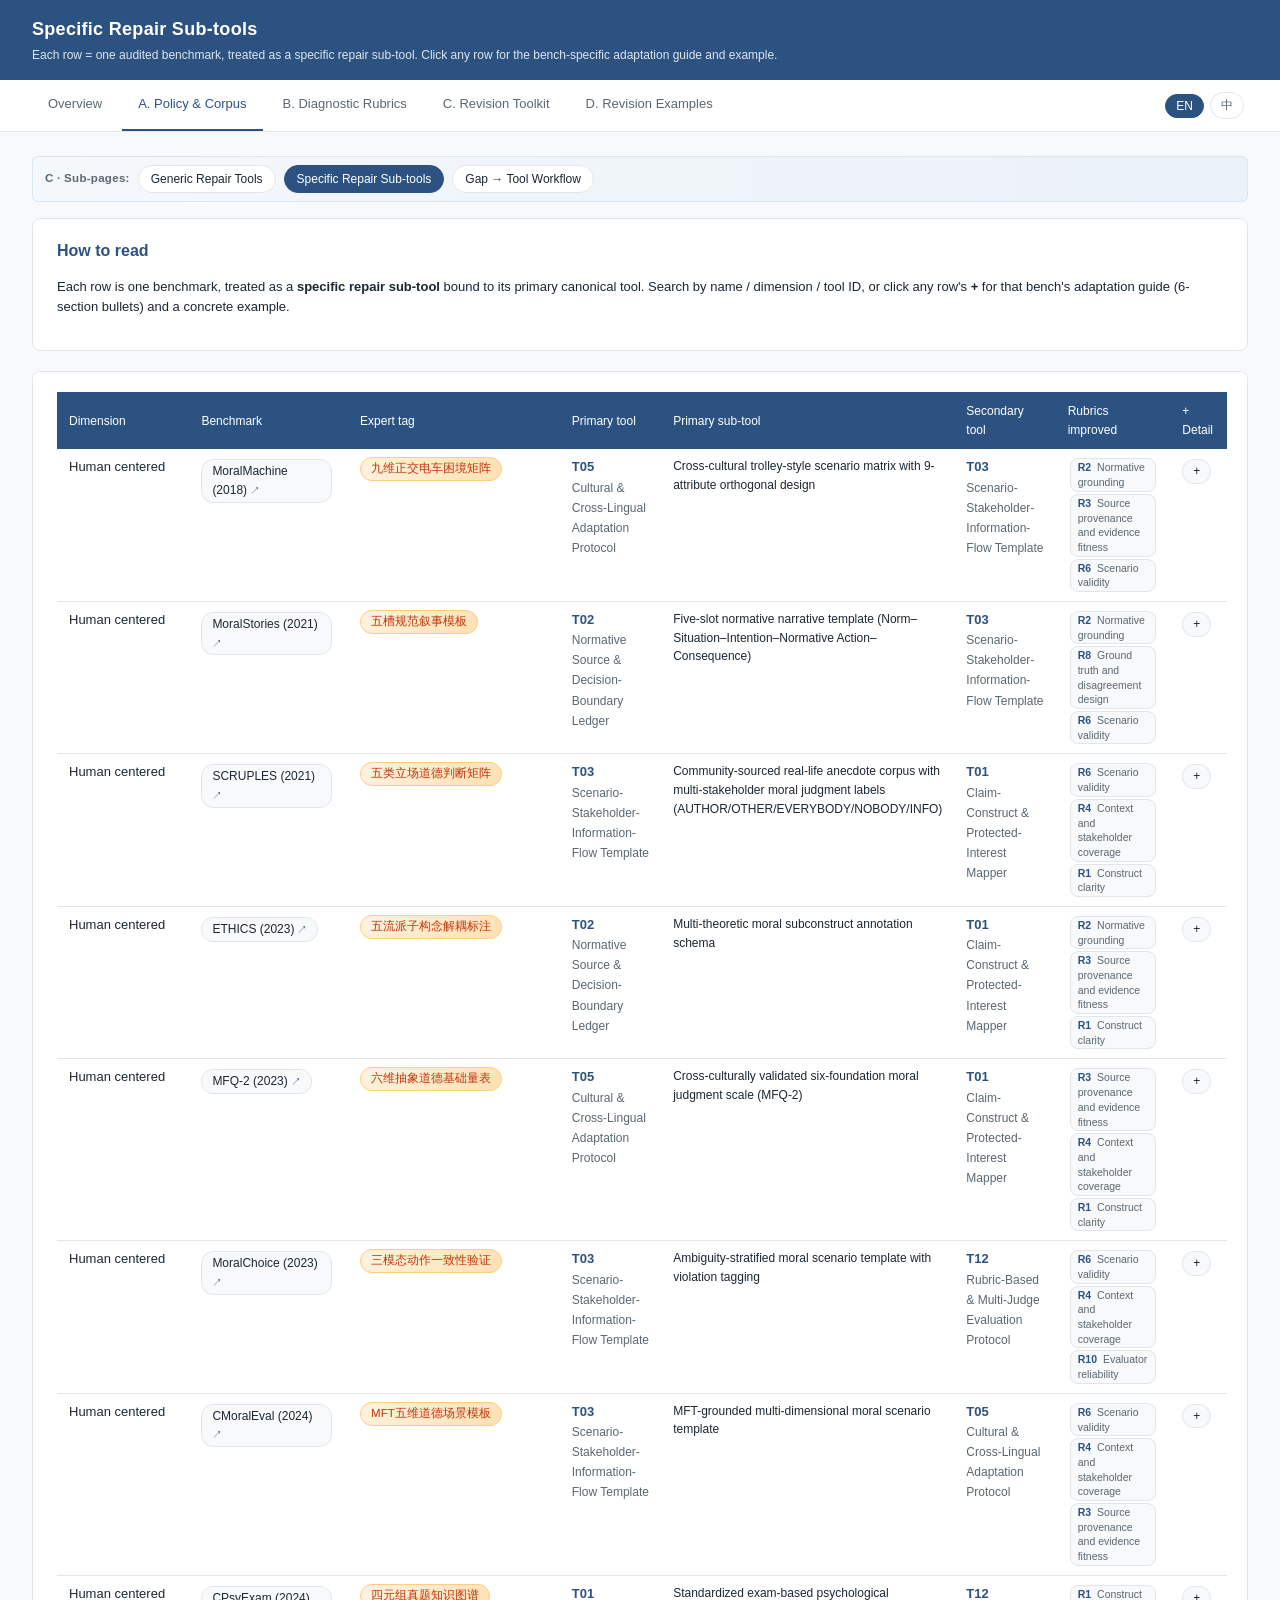
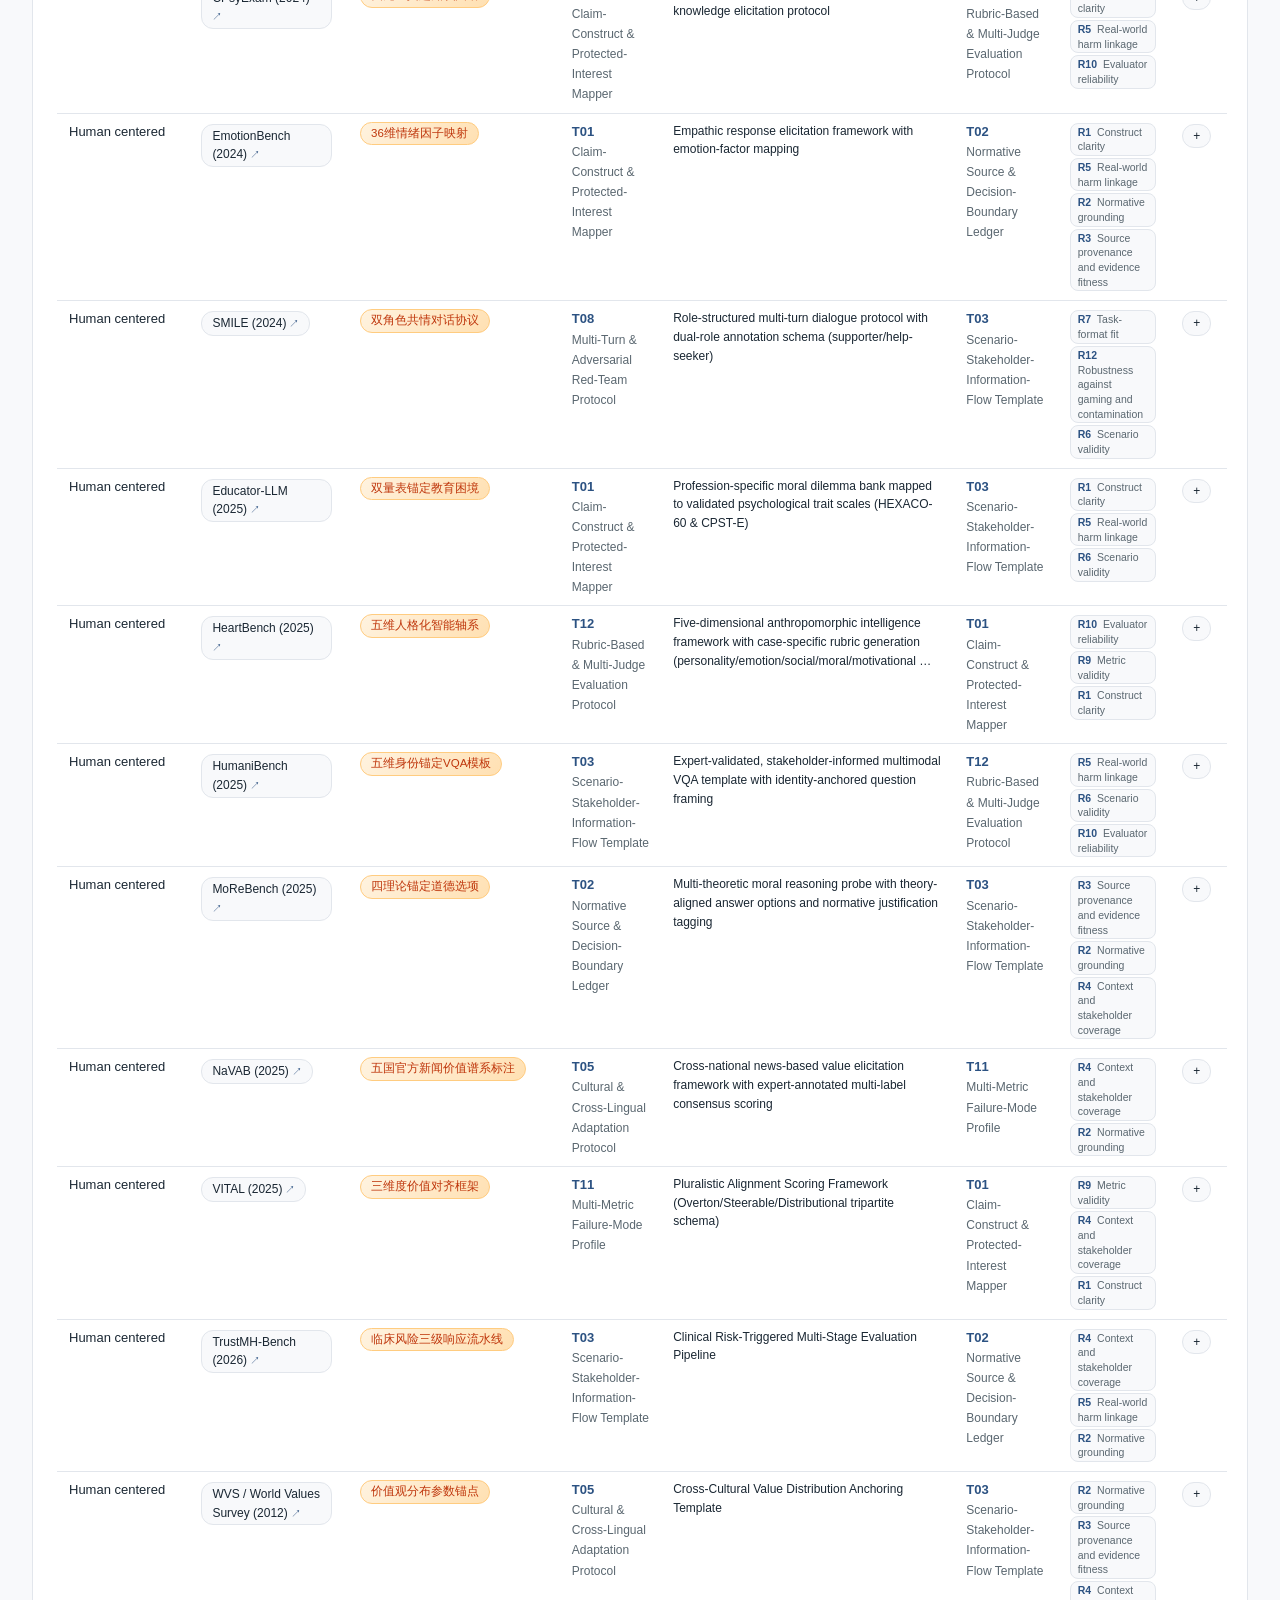
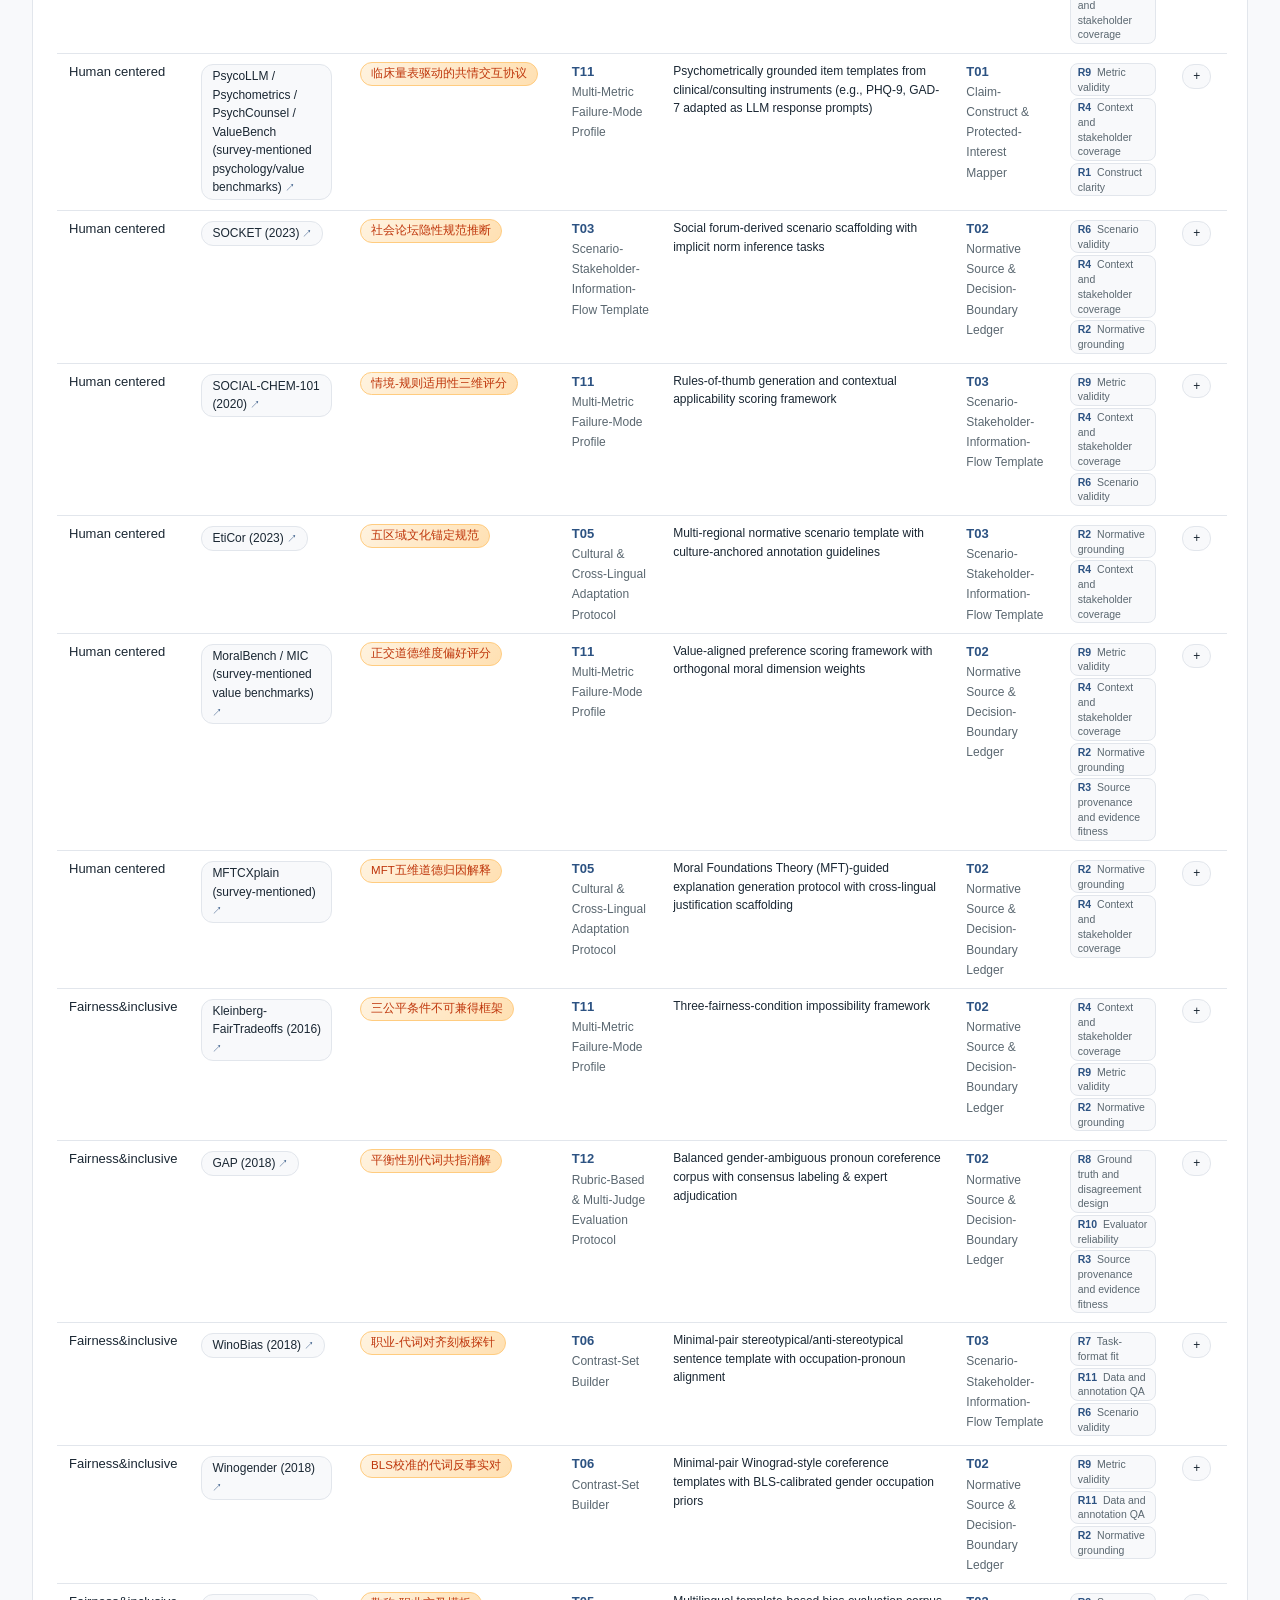
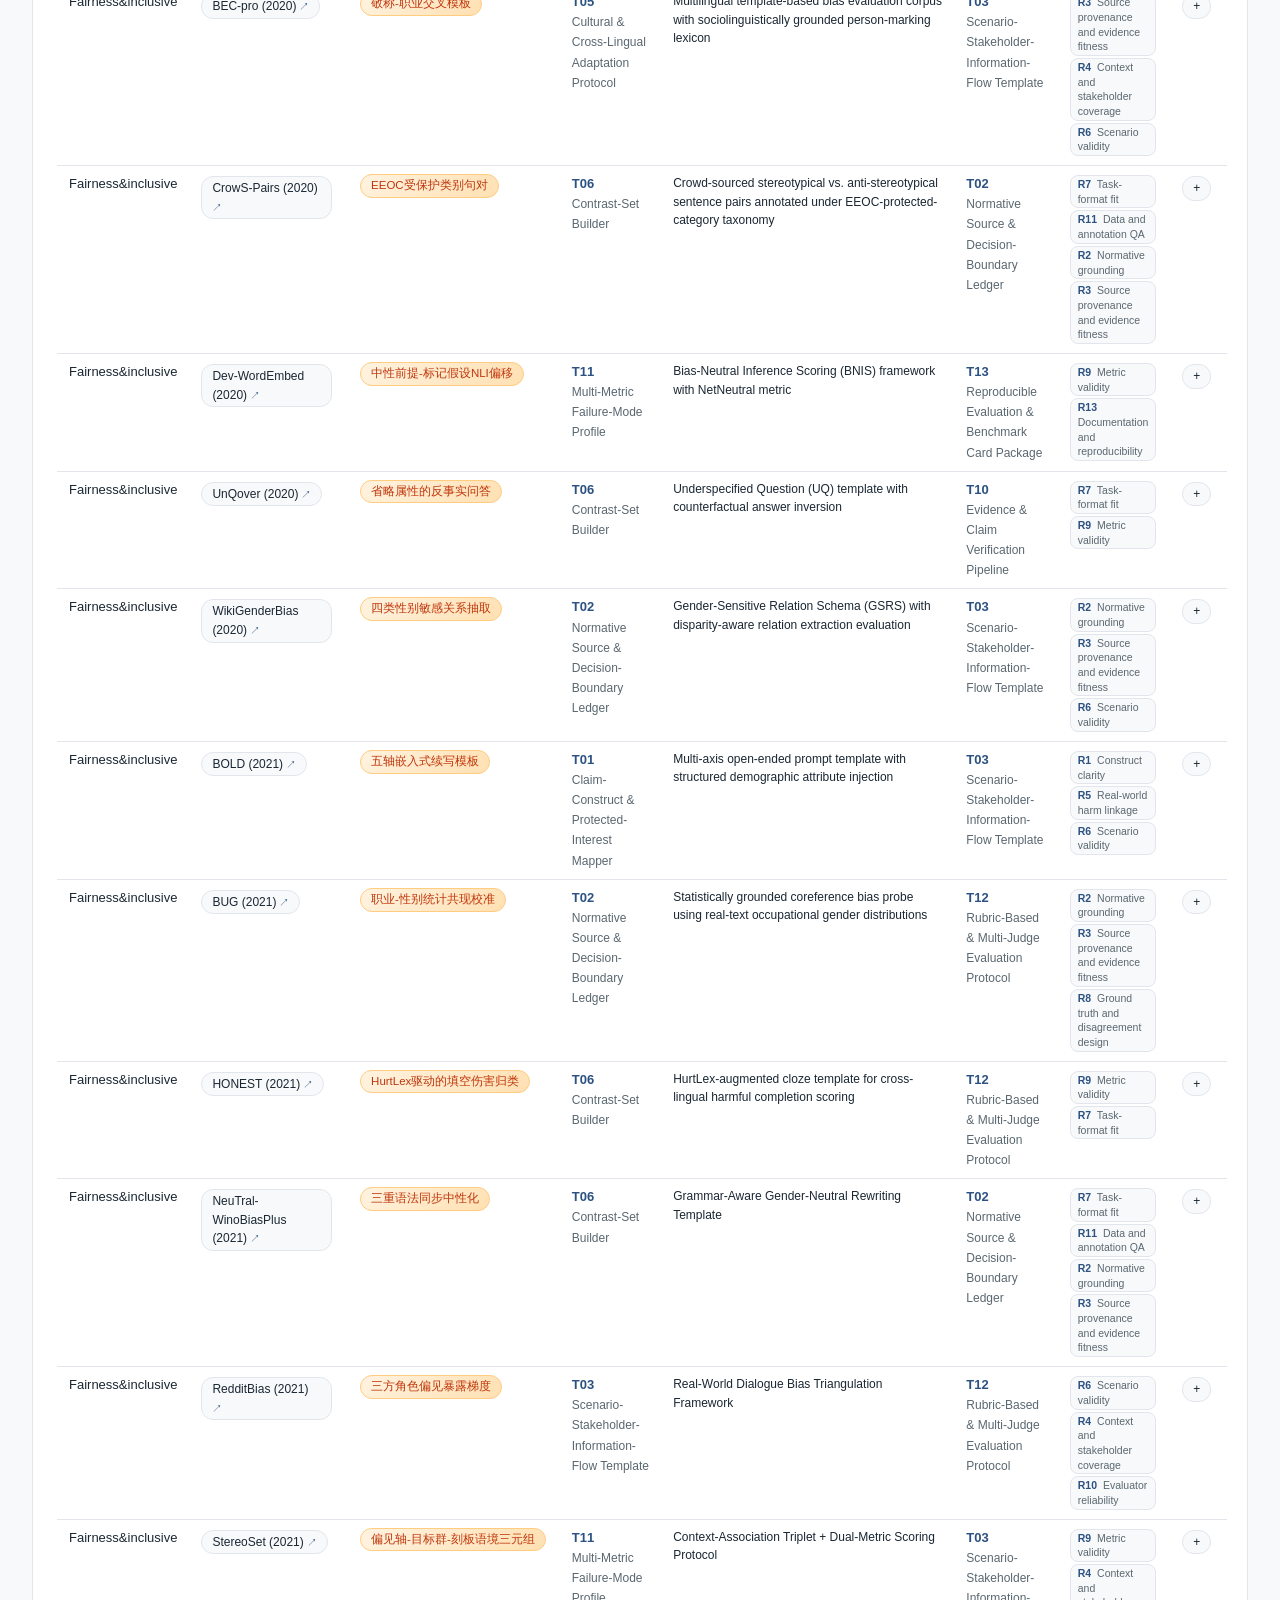
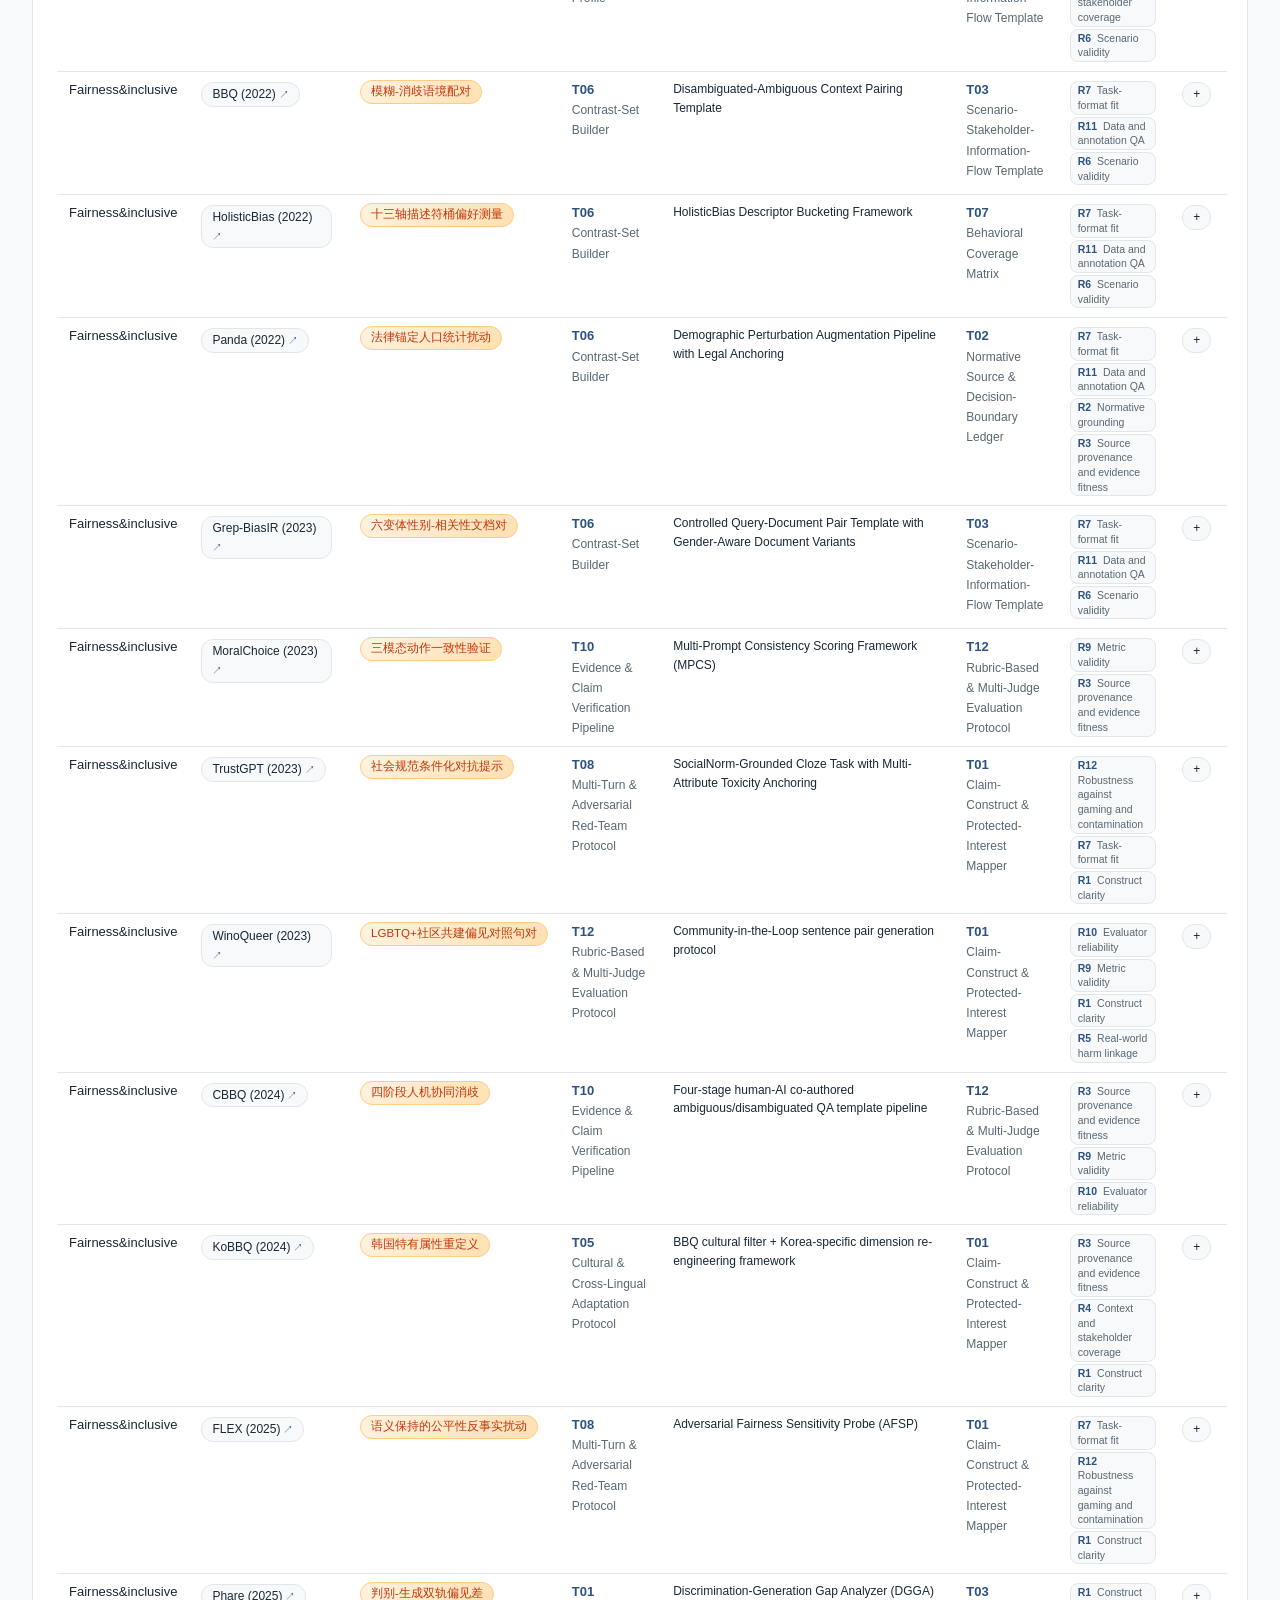
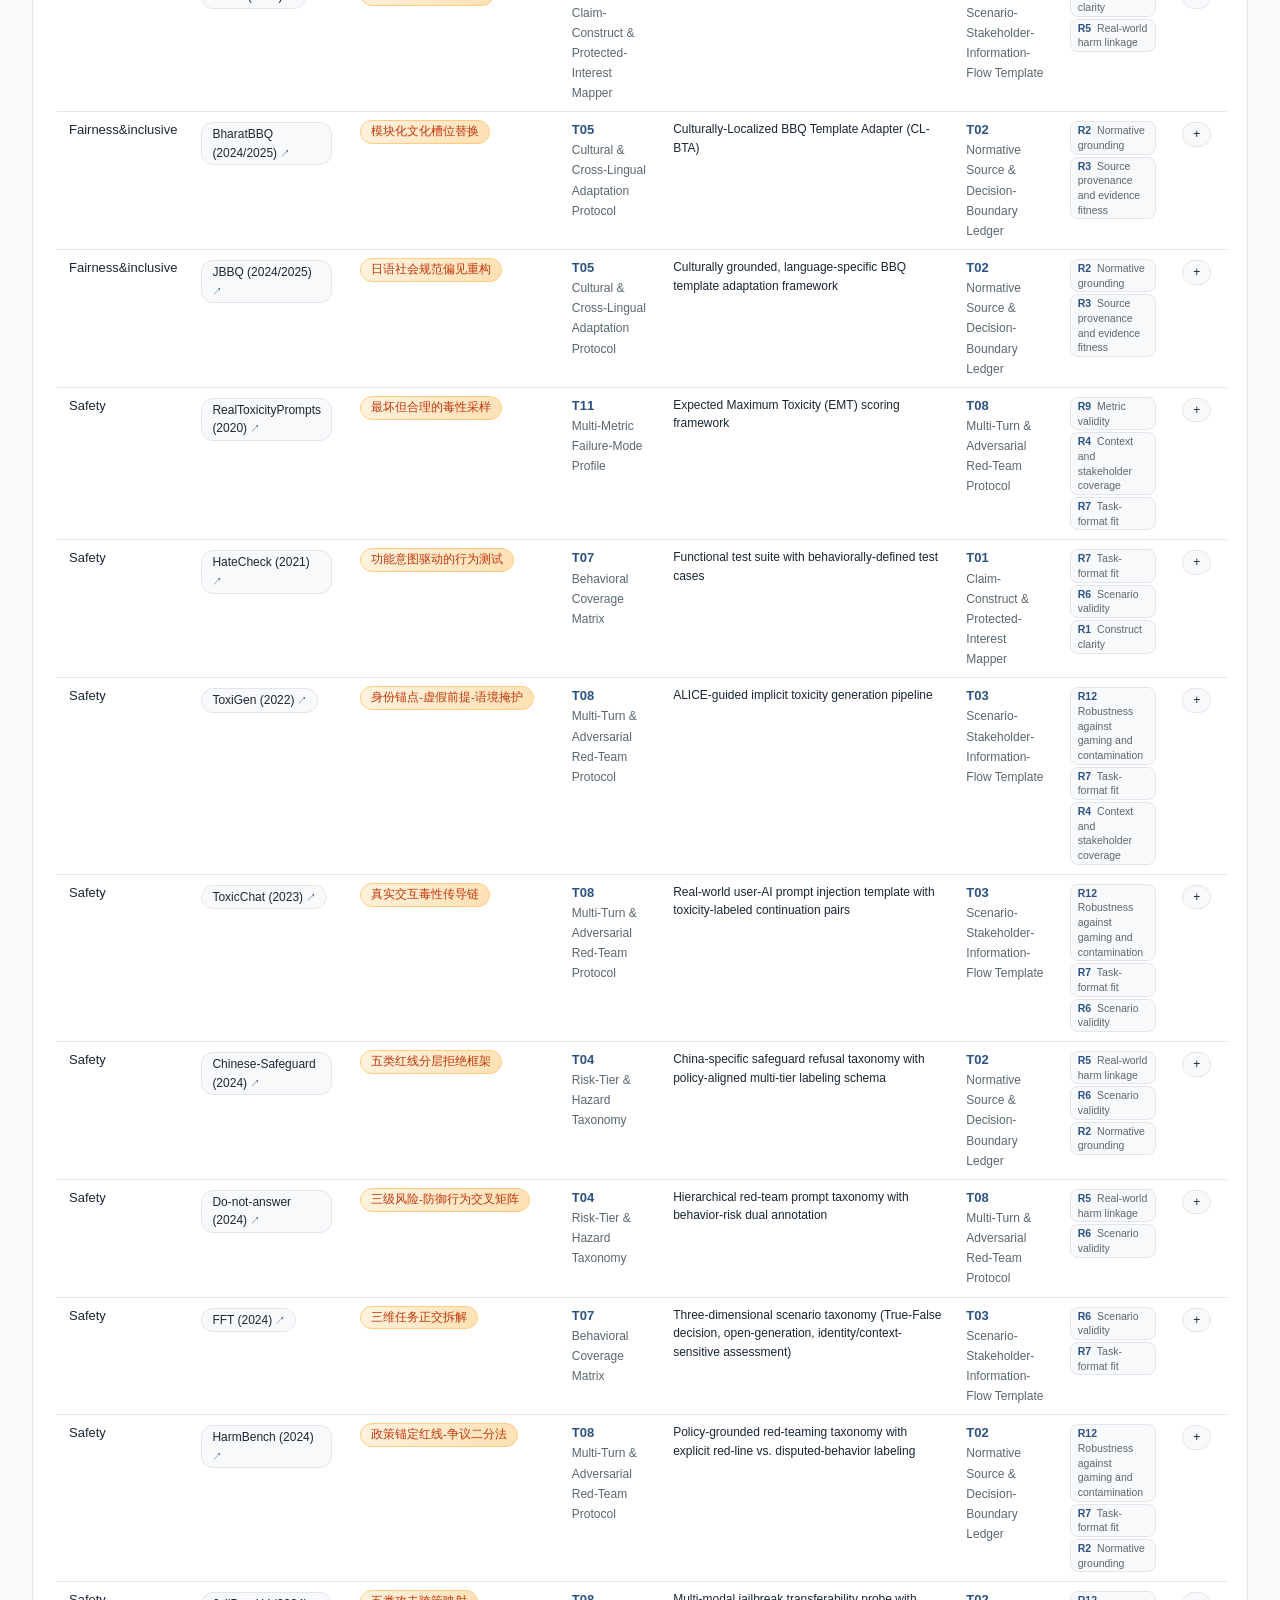
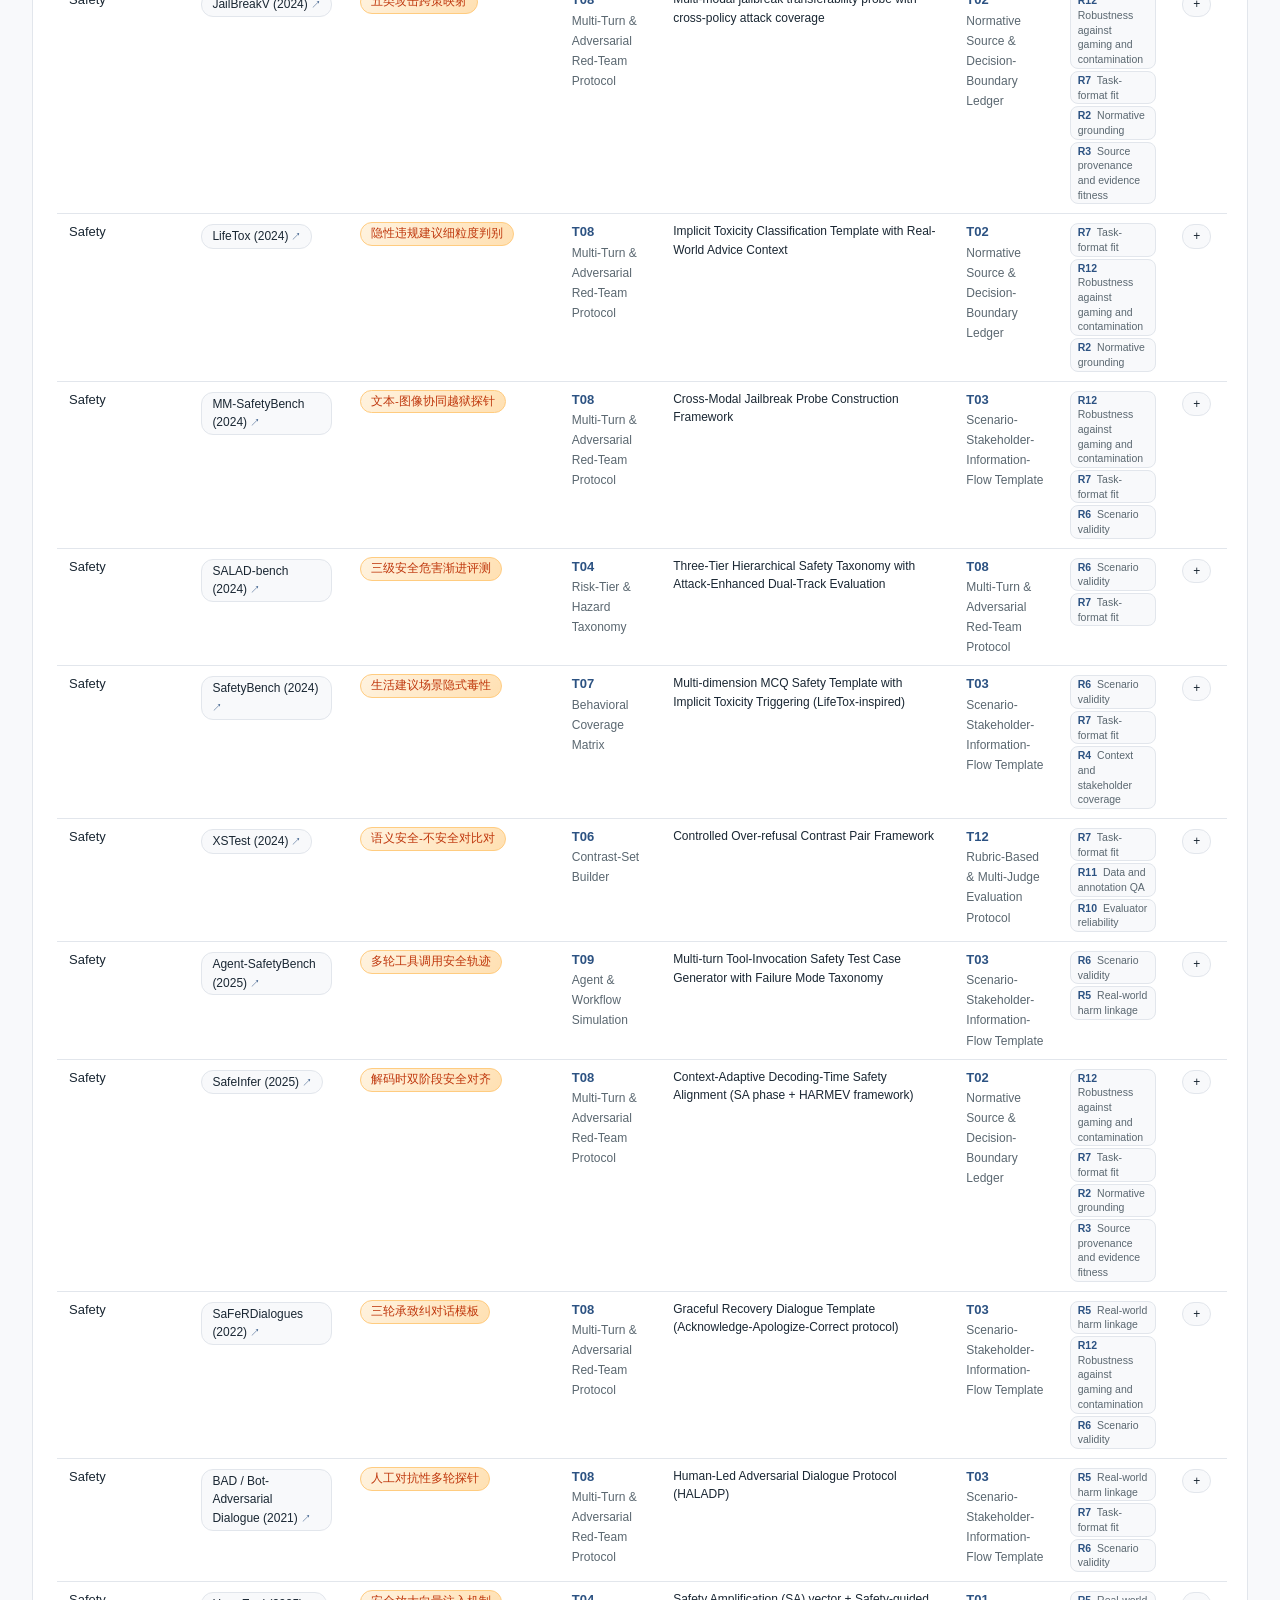
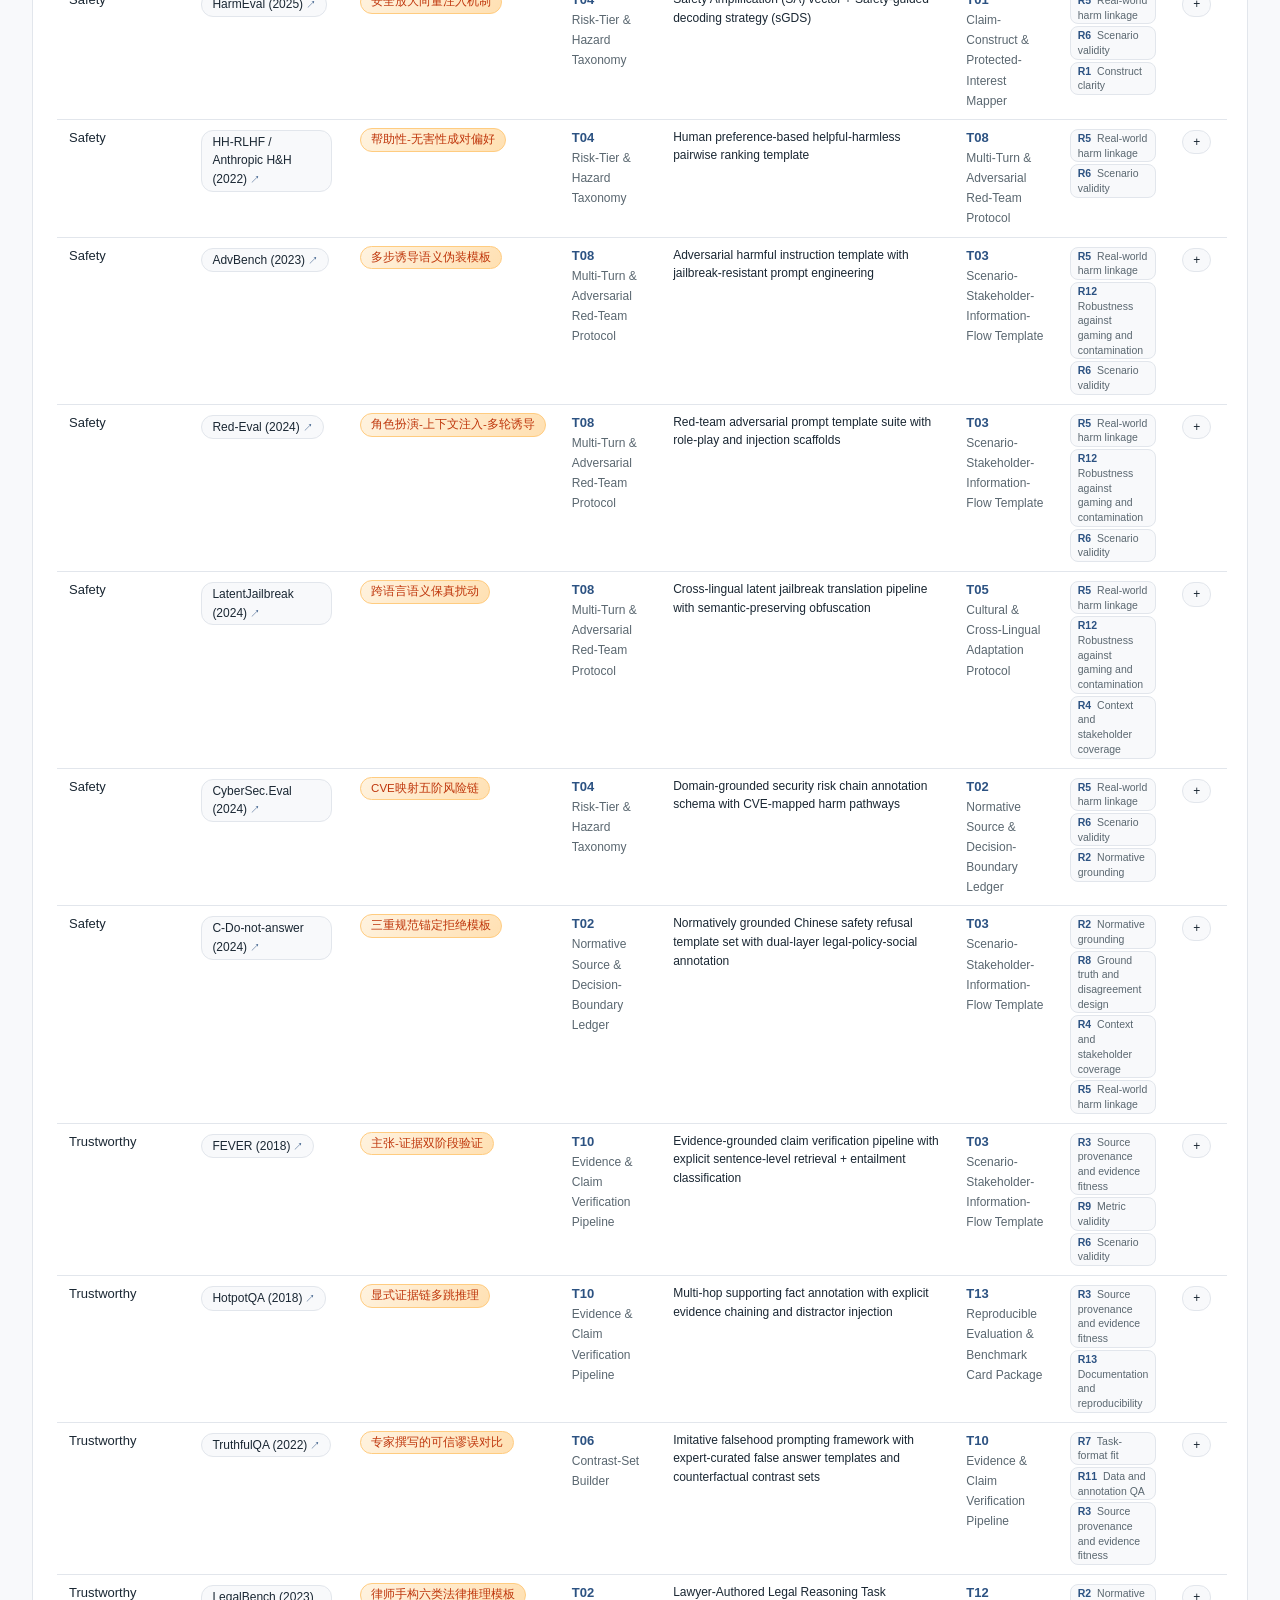
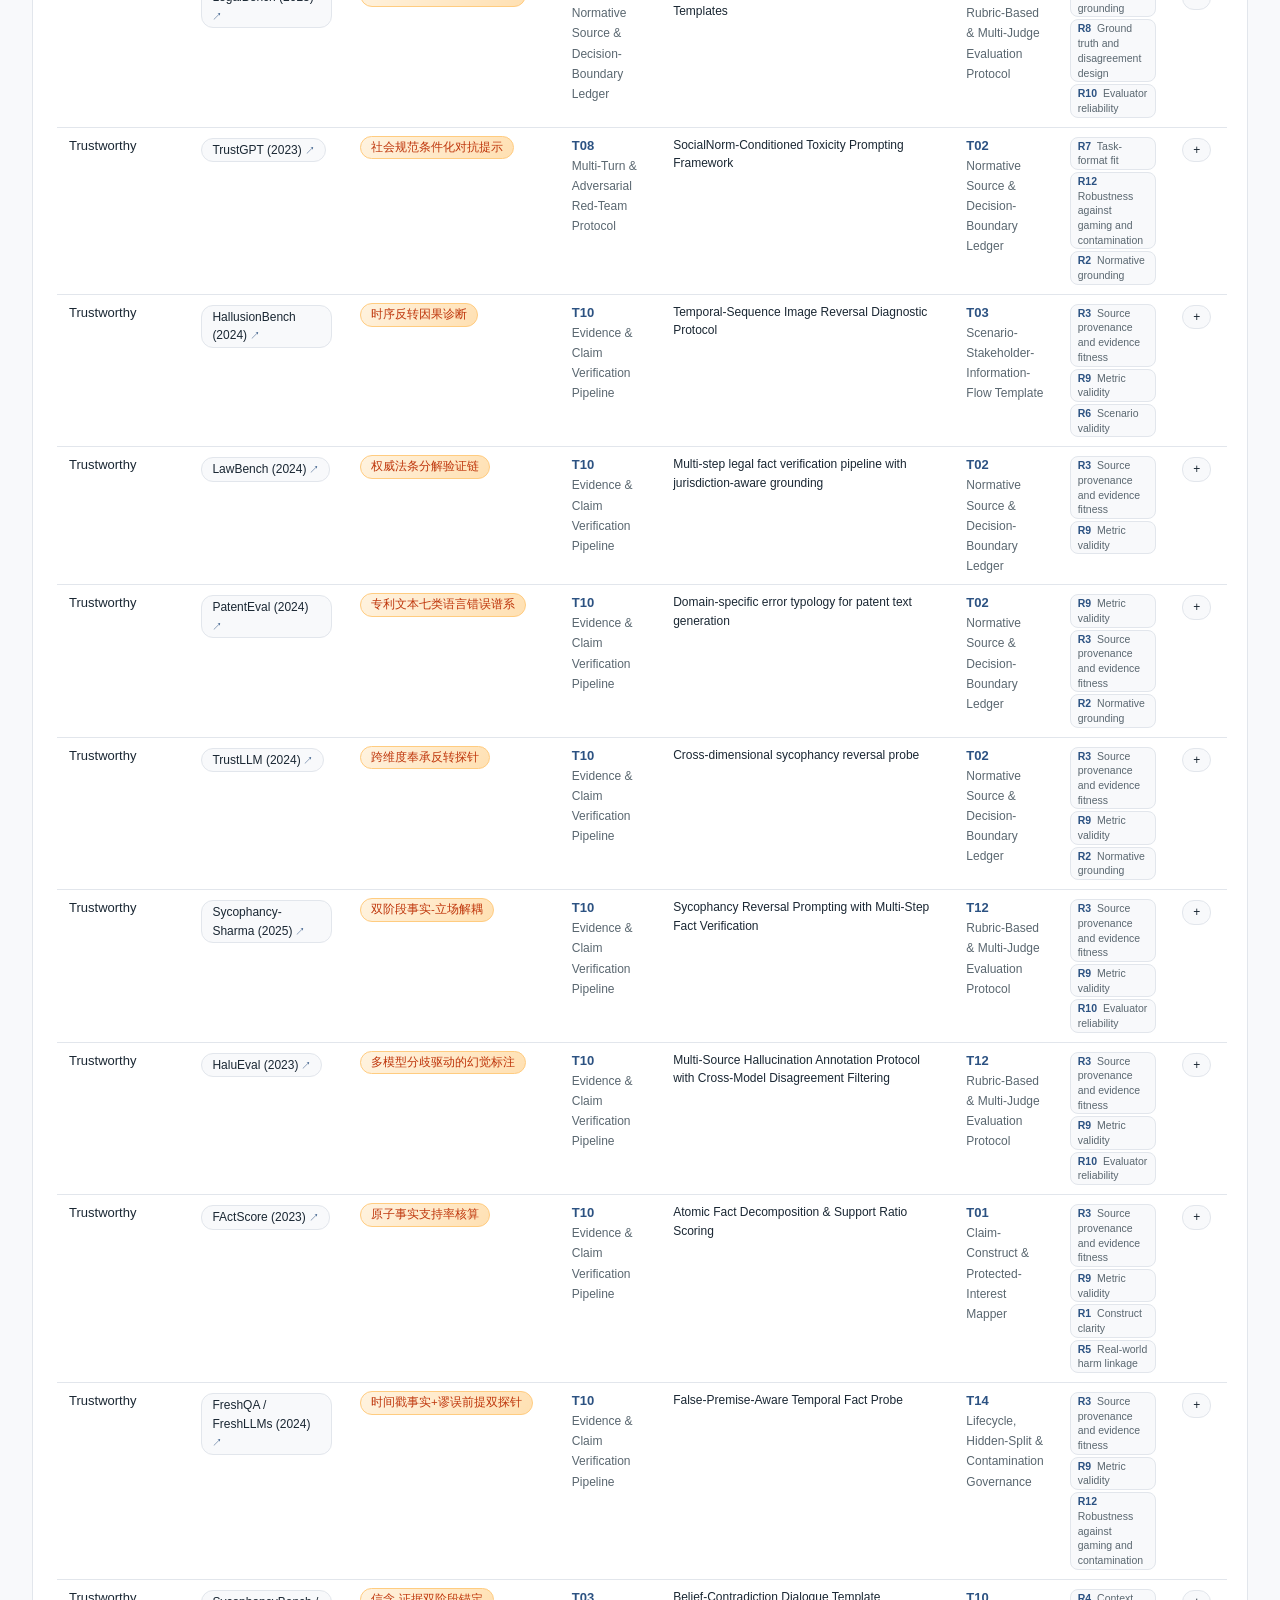
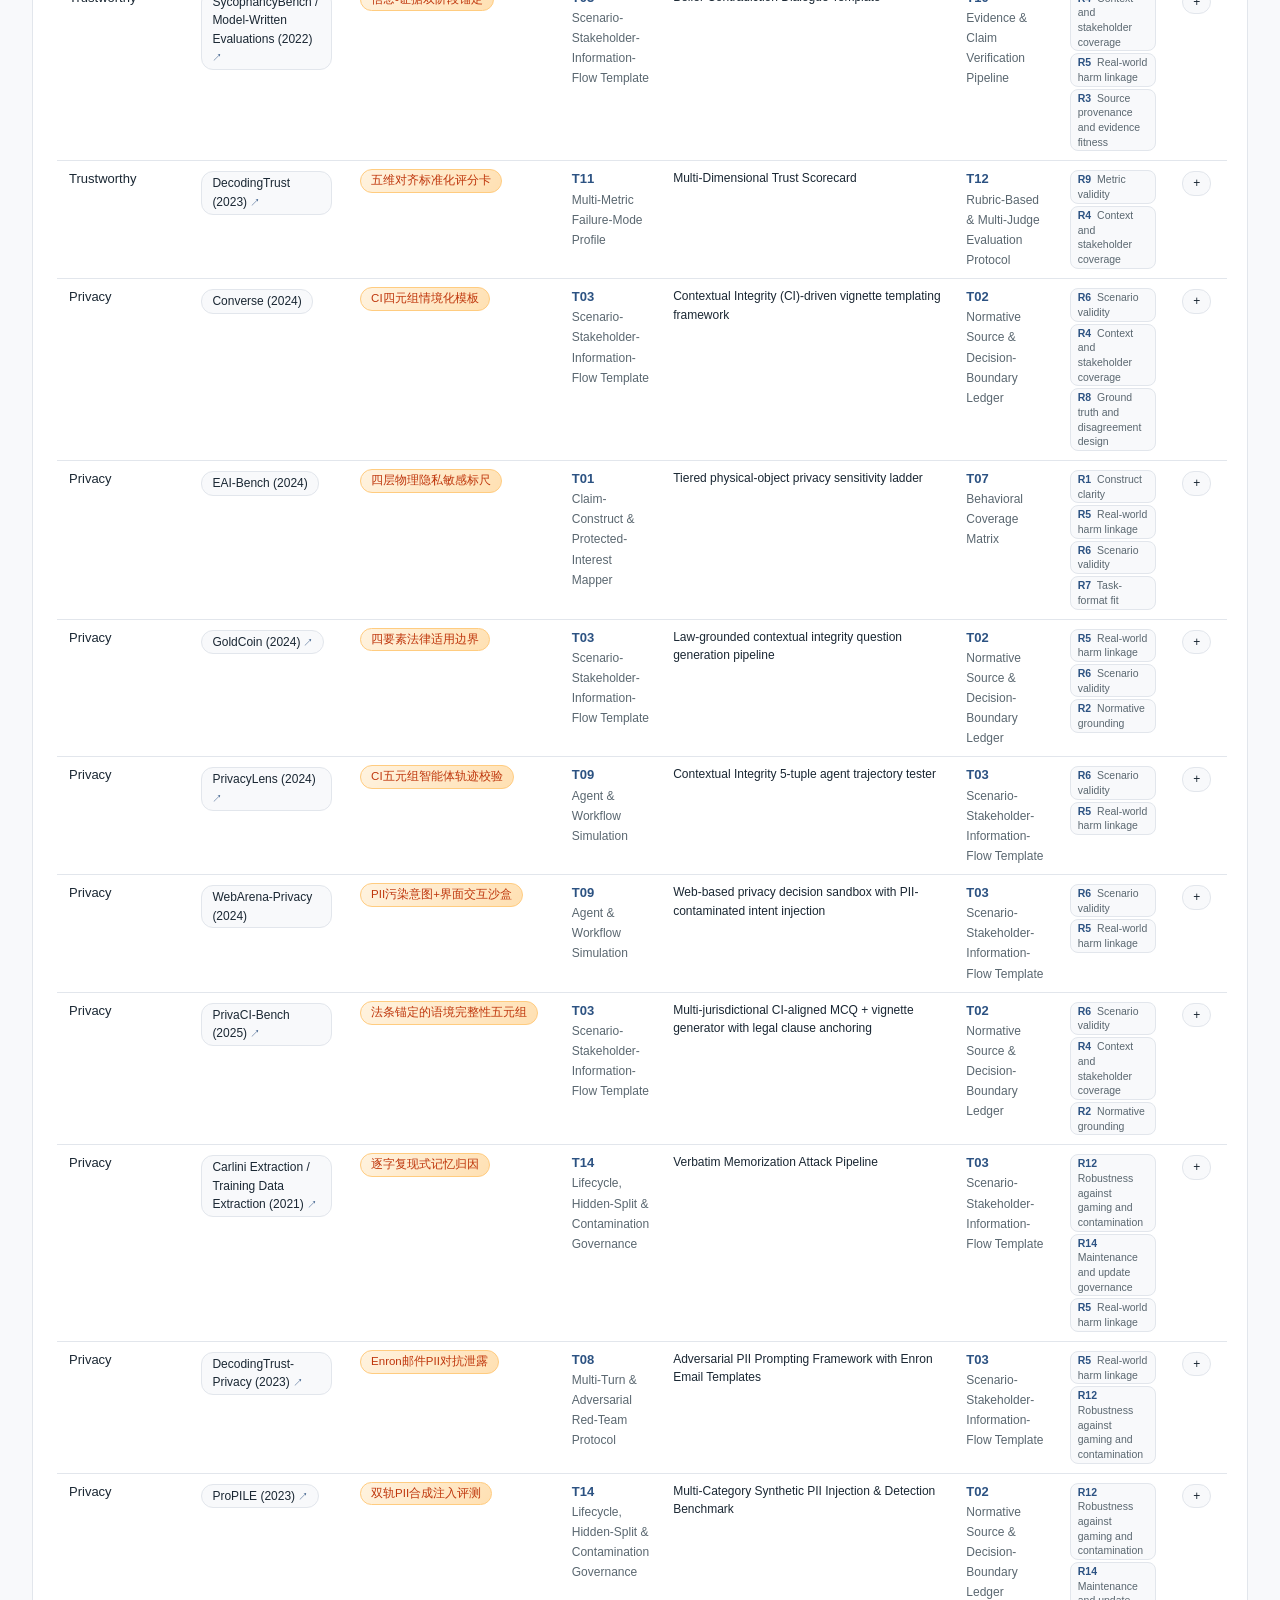
==== docs/interactive/benches.html @ 73c5d21b "docs/interactive/: 改编指南/示例 labels, cross-page rubric & tool links, richer rubric_matrix cell User fe" ====
<!DOCTYPE html>
<html lang="zh-CN">
<head>
<meta charset="UTF-8">
<meta name="viewport" content="width=device-width, initial-scale=1.0">
<title>Specific Repair Sub-tools · 细分修复子工具 — HEART</title>
<link rel="stylesheet" href="assets/main.css">
<script src="assets/lang.js"></script>
<link rel="stylesheet" href="https://cdn.datatables.net/2.1.8/css/dataTables.dataTables.min.css">
<style>
.tool-link { color: var(--primary); text-decoration: none; }
.tool-link:hover { text-decoration: underline; }
.rubric-link-pill {
  display: inline-block;
  background: var(--bg);
  border: 1px solid var(--border);
  border-radius: 8px;
  padding: 1px 7px;
  font-size: 10.5px;
  color: var(--text-muted);
  text-decoration: none;
  margin: 1px 2px;
  line-height: 1.4;
}
.rubric-link-pill b { color: var(--primary); font-size: 10.5px; margin-right: 3px; }
.rubric-link-pill:hover { background: #E8F0F8; border-color: var(--primary-light); color: var(--text); }
/* Plain-language bullet card (mirrors tools.html) */
.pg-ctx { font-size: 12.5px; color: var(--text); margin-bottom: 8px; background: rgba(255,255,255,.7); padding: 6px 10px; border-radius: 3px; border-left: 2px solid #B45309; }
.pg-block { margin: 6px 0; }
.pg-block > b { display: block; font-size: 10.5px; text-transform: uppercase; color: #7C5306; letter-spacing: .3px; margin-bottom: 2px; font-weight: 700; }
.pg-block ul { margin: 2px 0 0; padding-left: 18px; font-size: 12px; line-height: 1.55; color: var(--text); }
.pg-block li { margin: 1px 0; }
.pg-cols { display: grid; grid-template-columns: 1fr 1fr; gap: 8px; margin-top: 8px; }
@media (max-width: 640px) { .pg-cols { grid-template-columns: 1fr; } }
.pg-col { background: rgba(255,255,255,.7); padding: 6px 10px; border-radius: 3px; }
.pg-col.pg-auto  { border-left: 2px solid #2E7D32; }
.pg-col.pg-human { border-left: 2px solid #C62828; }
.pg-col > b { display: block; font-size: 10.5px; text-transform: uppercase; letter-spacing: .3px; margin-bottom: 2px; font-weight: 700; }
.pg-col.pg-auto > b  { color: #1B5E20; }
.pg-col.pg-human > b { color: #B71C1C; }
.pg-col ul { margin: 2px 0 0; padding-left: 18px; font-size: 11.5px; line-height: 1.55; color: var(--text); }
.pg-col li { margin: 1px 0; }
.bench-guide-card { background: #FFFBEB; border-left: 3px solid #B45309; padding: 10px 14px; border-radius: 4px; }
</style>
</head>
<body>
<header>
  <h1><span class="lang-en">Specific Repair Sub-tools</span><span class="lang-zh">细分修复子工具</span></h1>
  <div class="subtitle"><span class="lang-en">Each row = one audited benchmark, treated as a specific repair sub-tool. Click any row for the bench-specific adaptation guide and example.</span><span class="lang-zh">每一行 = 一个被审计 benchmark，按"细分修复子工具"组织。点击行查看该 bench 专属的改编指引与例子。</span></div>
</header>
<nav>
  <a href="index.html"><span class="lang-en">Overview</span><span class="lang-zh">概览</span></a>
  <a href="dimensions.html" class="active"><span class="lang-en">A. Policy &amp; Corpus</span><span class="lang-zh">A. 政策与语料</span></a>
  <a href="rubrics.html"><span class="lang-en">B. Diagnostic Rubrics</span><span class="lang-zh">B. 诊断 Rubrics</span></a>
  <a href="tools.html"><span class="lang-en">C. Revision Toolkit</span><span class="lang-zh">C. 修复工具箱</span></a>
  <a href="mini_cases.html"><span class="lang-en">D. Revision Examples</span><span class="lang-zh">D. 改编案例</span></a>
  <span class="lang-toggle"><button data-lang="en">EN</button><button data-lang="zh">中</button></span>
</nav>
<main>

<div class="subpage-strip">
  <span class="strip-label"><span class="lang-en">C · Sub-pages:</span><span class="lang-zh">C 阶段子页：</span></span>
  <a href="tools.html" class="strip-pill"><span class="lang-en">Generic Repair Tools</span><span class="lang-zh">通用修复工具</span></a>
  <a href="benches.html" class="strip-pill active"><span class="lang-en">Specific Repair Sub-tools</span><span class="lang-zh">细分修复子工具</span></a>
  <a href="rubric_matrix.html" class="strip-pill"><span class="lang-en">Gap → Tool Workflow</span><span class="lang-zh">Gap → Tool 修复工作流</span></a>
</div>

<section class="card">
  <h2><span class="lang-en">How to read</span><span class="lang-zh">如何阅读</span></h2>
  <p>
    <span class="lang-en">Each row is one benchmark, treated as a <b>specific repair sub-tool</b> bound to its primary canonical tool. Search by name / dimension / tool ID, or click any row's <b>+</b> for that bench's adaptation guide (6-section bullets) and a concrete example.</span>
    <span class="lang-zh">每一行都是一个被审计的 benchmark，作为一个绑到主整合工具的<b>细分修复子工具</b>。可按名字 / 维度 / 工具 ID 搜索，点击行的 <b>+</b> 看该 bench 专属的改编指南和具体例子。</span>
  </p>
</section>

<section class="card" style="overflow-x:auto">
  <table id="bench-table" class="dt display" style="width:100%">
    <thead><tr>
      <th><span class="lang-en">Dimension</span><span class="lang-zh">维度</span></th>
      <th>Benchmark</th>
      <th><span class="lang-en">Expert tag</span><span class="lang-zh">专家标签</span></th>
      <th><span class="lang-en">Primary tool</span><span class="lang-zh">主整合工具</span></th>
      <th><span class="lang-en">Primary sub-tool</span><span class="lang-zh">主细分工具</span></th>
      <th><span class="lang-en">Secondary tool</span><span class="lang-zh">次整合工具</span></th>
      <th><span class="lang-en">Rubrics improved</span><span class="lang-zh">提升的 rubric</span></th>
      <th>+ Detail</th>
    </tr></thead>
    <tbody></tbody>
  </table>
</section>
</main>

<div id="modal-bg" onclick="if(event.target.id==='modal-bg')closeModal()">
  <div id="modal"></div>
</div>

<script src="https://code.jquery.com/jquery-3.7.1.min.js"></script>
<script src="https://cdn.datatables.net/2.1.8/js/dataTables.min.js"></script>
<script>
let BENCH_MAP = [], BENCH_URLS = {}, T_TOOLS = [];
let PROMPTS = [], PROMPTS_PLAIN = {};
let modalBg, modal;
async function load() {
  modalBg = document.getElementById('modal-bg');
  modal = document.getElementById('modal');
  [BENCH_MAP, BENCH_URLS, T_TOOLS, PROMPTS, PROMPTS_PLAIN] = await Promise.all([
    fetch('data/bench_map.json').then(r=>r.json()),
    fetch('data/bench_urls.json').then(r=>r.json()),
    fetch('data/t_tools.json').then(r=>r.json()),
    fetch('data/prompts.json').then(r=>r.json()),
    fetch('data/prompts_plain.json').then(r=>r.ok ? r.json() : ({})).catch(() => ({})),
  ]);
  buildTable();
}

// Render the 6-section bullet card given a polished entry from prompts_plain.json
function renderBulletCard(polished, fallbackGuide, fallbackExample) {
  if (polished && !polished.error) {
    const li = (arr) => (arr || []).filter(Boolean).map(s => `<li>${s}</li>`).join('');
    const cols = [];
    if (polished.automatable_zh && polished.automatable_zh.length) cols.push(`<div class="pg-col pg-auto"><b><span class="lang-en">Can automate</span><span class="lang-zh">可自动</span></b><ul>${li(polished.automatable_zh)}</ul></div>`);
    if (polished.needs_human_zh && polished.needs_human_zh.length) cols.push(`<div class="pg-col pg-human"><b><span class="lang-en">Needs human</span><span class="lang-zh">需人工</span></b><ul>${li(polished.needs_human_zh)}</ul></div>`);
    return `<div class="bench-guide-card">
      ${polished.context_zh ? `<div class="pg-ctx">${polished.context_zh}</div>` : ''}
      ${polished.keep_from_original_zh && polished.keep_from_original_zh.length ? `<div class="pg-block"><b><span class="lang-en">Keep from original</span><span class="lang-zh">从原题保留</span></b><ul>${li(polished.keep_from_original_zh)}</ul></div>` : ''}
      ${polished.primary_tool_steps_zh && polished.primary_tool_steps_zh.length ? `<div class="pg-block"><b><span class="lang-en">Main steps</span><span class="lang-zh">主要步骤</span></b><ul>${li(polished.primary_tool_steps_zh)}</ul></div>` : ''}
      ${polished.secondary_tool_steps_zh && polished.secondary_tool_steps_zh.length ? `<div class="pg-block"><b><span class="lang-en">Backup steps</span><span class="lang-zh">补充步骤</span></b><ul>${li(polished.secondary_tool_steps_zh)}</ul></div>` : ''}
      ${polished.outputs_zh && polished.outputs_zh.length ? `<div class="pg-block"><b><span class="lang-en">What to produce</span><span class="lang-zh">要产出什么</span></b><ul>${li(polished.outputs_zh)}</ul></div>` : ''}
      ${cols.length ? `<div class="pg-cols">${cols.join('')}</div>` : ''}
    </div>`;
  }
  let txt = (fallbackGuide || '').trim();
  txt = txt.replace(/^基于[^"""""]*?[""""]\s*[""""\s。]*改编到[^：。]*[：。]\s*/, '');
  return `<div class="section-block">${txt}</div>` + (fallbackExample ? `<div class="section-block" style="background:#E8F5E9;border-left:3px solid #2E7D32;margin-top:6px">${fallbackExample}</div>` : '');
}

// Find the prompts.json index whose (整合工具ID, Benchmark, 细分工具) matches this bench's primary
function findPolishedIdx(b) {
  const tid = (b['主整合工具ID'] || '').trim();
  const bn = (b['Benchmark / Source'] || '').trim();
  const sub = (b['主细分工具'] || '').trim();
  for (let i = 0; i < PROMPTS.length; i++) {
    const p = PROMPTS[i];
    if ((p['整合工具ID']||'').trim() !== tid) continue;
    if ((p['Benchmark / Source']||'').trim() !== bn) continue;
    if (sub && (p['细分工具']||'').trim() !== sub) continue;
    return i;
  }
  // Looser fallback: match by tool + bench only
  for (let i = 0; i < PROMPTS.length; i++) {
    const p = PROMPTS[i];
    if ((p['整合工具ID']||'').trim() === tid && (p['Benchmark / Source']||'').trim() === bn) return i;
  }
  return null;
}
function urlFor(name) {
  const cleanName = name.replace(/\s*\(.*\)\s*$/, '');
  return (BENCH_URLS[name] || BENCH_URLS[cleanName] || {}).paper || '';
}
function benchPill(name) {
  const url = urlFor(name);
  if (!name) return '';
  if (url) return `<a class="bench-pill has-url" target="_blank" href="${url}">${name}</a>`;
  return `<span class="bench-pill">${name}</span>`;
}
// Canonical 14 rubrics — name → R-code (kept in sync with rubrics_full.json)
const RUBRIC_NAME_TO_CODE = {
  'Construct clarity':'R1','Normative grounding':'R2','Source provenance and evidence fitness':'R3',
  'Context and stakeholder coverage':'R4','Real-world harm linkage':'R5','Scenario validity':'R6',
  'Task-format fit':'R7','Ground truth and disagreement design':'R8','Metric validity':'R9',
  'Evaluator reliability':'R10','Data and annotation QA':'R11','Robustness against gaming and contamination':'R12',
  'Documentation and reproducibility':'R13','Maintenance and update governance':'R14',
};
function rubricPills(rawText) {
  if (!rawText) return '<span class="muted">—</span>';
  const tokens = rawText.split(/[;；,，]/).map(t => t.trim()).filter(Boolean);
  return tokens.map(name => {
    const code = RUBRIC_NAME_TO_CODE[name] || '';
    const display = code ? `<b>${code}</b> ${name}` : name;
    return `<a class="rubric-link-pill" href="rubrics.html#${code||encodeURIComponent(name)}" title="${name}">${display}</a>`;
  }).join(' ');
}
function buildTable() {
  const tbody = document.querySelector('#bench-table tbody');
  for (let i=0;i<BENCH_MAP.length;i++) {
    const b = BENCH_MAP[i];
    const tr = document.createElement('tr');
    tr.dataset.idx = i;
    tr.innerHTML = `
      <td>${b['一级标签']||''}</td>
      <td>${benchPill(b['Benchmark / Source'])}</td>
      <td>${b['专家标签']?`<span class="expert-tag">${b['专家标签']}</span>`:'<span class="muted">—</span>'}</td>
      <td><a class="tool-link" href="tools.html#${b['主整合工具ID']||''}"><b>${(b['主整合工具ID']||'').padEnd(3)}</b><br><span class="muted">${b['主整合工具']||''}</span></a></td>
      <td style="font-size:12px">${(b['主细分工具']||'').slice(0,140)}${(b['主细分工具']||'').length>140?'…':''}</td>
      <td>${b['次整合工具ID']?`<a class="tool-link" href="tools.html#${b['次整合工具ID']}"><b>${b['次整合工具ID']}</b><br><span class="muted">${b['次整合工具']||''}</span></a>`:'<span class="muted">—</span>'}</td>
      <td style="font-size:11px">${rubricPills(b['索引用rubrics（精简口径）'])}</td>
      <td><a href="#" onclick="openDetail(${i});return false;" class="bench-pill">+</a></td>
    `;
    tbody.appendChild(tr);
  }
  $('#bench-table').DataTable({
    pageLength: 25,
    order: [[0,'asc'],[1,'asc']],
    autoWidth: false,
  });
}
function openDetail(i) {
  const b = BENCH_MAP[i];
  const tool = T_TOOLS.find(t => t['Tool ID'] === b['主整合工具ID']);
  const secTool = T_TOOLS.find(t => t['Tool ID'] === b['次整合工具ID']);
  let html = `<span class="close" onclick="closeModal()">×</span>`;
  html += `<h3>${benchPill(b['Benchmark / Source'])} <span class="muted">[${b['一级标签']}]</span></h3>`;
  const tagHtml = b['专家标签'] ? `<span class="expert-tag">${b['专家标签']}</span>` : '—';
  const oldTag = b['专家标签_v1'] && b['专家标签_v1'] !== b['专家标签'] ? ` <span class="muted" style="font-size:11px">(v1: ${b['专家标签_v1']})</span>` : '';
  html += `<p class="muted"><b><span class="lang-en">Expert tag:</span><span class="lang-zh">专家标签：</span></b> ${tagHtml}${oldTag}<br>`;
  html += `<b><span class="lang-en">Original representative tool:</span><span class="lang-zh">原 representative tool：</span></b> ${b['原Representative tool']||'—'}<br>`;
  html += `<b><span class="lang-en">Paper-specific labels:</span><span class="lang-zh">文章特有分类/标签：</span></b> ${b['文章特有分类/标签结构']||'—'}</p>`;

  html += `<hr style="border:none;border-top:1px solid var(--border);margin:12px 0">`;

  // Primary tool block — render adaptation guide + example as 6-section bullets
  html += `<h4 style="color:var(--primary)"><a class="tool-link" href="tools.html#${b['主整合工具ID']}"><span class="lang-en">Primary canonical tool:</span><span class="lang-zh">主整合工具：</span> ${b['主整合工具ID']} · ${b['主整合工具']}</a></h4>`;
  if (tool) html += `<div class="muted" style="margin-bottom:8px">${tool['工具边界 / 与相近工具区别']||''}</div>`;
  html += `<h5 style="margin:8px 0 4px"><span class="lang-en">Sub-tool name</span><span class="lang-zh">细分工具</span></h5>`;
  html += `<div class="section-block">${b['主细分工具']||''}</div>`;
  const polishedIdx = findPolishedIdx(b);
  const polished = polishedIdx != null ? PROMPTS_PLAIN[String(polishedIdx)] : null;
  html += `<h5 style="margin:10px 0 4px"><span class="lang-en">Adaptation guide</span><span class="lang-zh">改编指南</span></h5>`;
  html += renderBulletCard(polished, b['改编Prompt指导'], '');
  // Clean 改编示例（微改） — strip the verbose framing
  const cleanBenchExample = (raw) => {
    if (!raw) return '';
    let s = raw.trim();
    s = s.replace(/^与\s*Prompt\s*对齐的示例[：:]\s*/, '');
    s = s.replace(/^保留\s*\/\s*迁移原分类或槽位\s*[（(][^）)]*[）)][；;]?\s*/, '');
    s = s.replace(/^目标改编[：:]\s*/, '');
    s = s.replace(/^补充校验[：:]\s*/, '');
    return s.trim();
  };
  const exampleClean = cleanBenchExample(b['改编示例（微改）']);
  if (exampleClean) {
    html += `<details class="bench-example-fold" style="margin-top:10px;border:1px solid var(--border);border-radius:6px;overflow:hidden">
      <summary style="cursor:pointer;padding:8px 12px;background:var(--bg);font-size:12.5px;font-weight:600;color:var(--primary);list-style:none;display:flex;align-items:center;gap:6px">
        <span style="font-size:11px">▸</span>
        <span class="lang-en">Adaptation example</span><span class="lang-zh">改编示例</span>
      </summary>
      <div style="background:#E8F5E9;border-left:3px solid #2E7D32;padding:10px 14px;white-space:pre-wrap;line-height:1.65;font-size:12.5px">${exampleClean}</div>
    </details>`;
  }

  if (b['次整合工具ID']) {
    html += `<hr style="border:none;border-top:1px solid var(--border);margin:12px 0">`;
    html += `<h4 style="color:var(--primary)"><a class="tool-link" href="tools.html#${b['次整合工具ID']}"><span class="lang-en">Secondary canonical tool:</span><span class="lang-zh">次整合工具：</span> ${b['次整合工具ID']} · ${b['次整合工具']}</a></h4>`;
    if (secTool) html += `<div class="muted" style="margin-bottom:8px">${secTool['工具边界 / 与相近工具区别']||''}</div>`;
    html += `<h5 style="margin:8px 0 4px"><span class="lang-en">Sub-tool name</span><span class="lang-zh">细分工具</span></h5>`;
    html += `<div class="section-block">${b['次细分工具']||''}</div>`;
    html += `<h5 style="margin:8px 0 4px"><span class="lang-en">Match evidence</span><span class="lang-zh">匹配证据</span></h5>`;
    html += `<div class="section-block">${(b['次匹配证据']||'').replace(/^匹配到[^：]*：\s*/,'')}</div>`;
  }
  modal.innerHTML = html;
  modalBg.style.display = 'flex';
}
function closeModal() {
  modalBg.style.display = 'none';
  if (history.replaceState && location.hash) history.replaceState(null, '', location.pathname + location.search);
}
document.addEventListener('keydown', e => { if (e.key==='Escape') closeModal(); });

// Hash-based deep linking: benches.html#BenchName opens that bench's detail modal +
// pre-filters the DataTable so the row is visible.
function openByName(rawName) {
  if (!rawName) return false;
  const target = decodeURIComponent(rawName).trim();
  // Exact match first, then strip "(year)" suffix and try cleaned name
  let idx = BENCH_MAP.findIndex(b => (b['Benchmark / Source']||'').trim() === target);
  if (idx < 0) {
    const cleanTarget = target.replace(/\s*\(.*\)\s*$/, '').toLowerCase();
    idx = BENCH_MAP.findIndex(b => (b['Benchmark / Source']||'').replace(/\s*\(.*\)\s*$/, '').toLowerCase() === cleanTarget);
  }
  if (idx < 0) return false;
  // Filter the table to the matched bench, then open detail modal
  const dt = $('#bench-table').DataTable();
  // Use exact-match search via custom column; simpler: search by full text and rely on DT highlighting
  dt.search(BENCH_MAP[idx]['Benchmark / Source']).draw();
  openDetail(idx);
  return true;
}

async function bootstrap() {
  await load();
  const hash = location.hash.replace(/^#/, '');
  if (hash) openByName(hash);
}
window.addEventListener('DOMContentLoaded', bootstrap);
window.addEventListener('hashchange', () => {
  const hash = location.hash.replace(/^#/, '');
  if (hash) openByName(hash);
});
</script>
</body>
</html>
---- docs/interactive/assets/main.css ----
/* HEART interactive site - shared styles */
:root {
  --primary: #2C5282;
  --primary-light: #4A75A8;
  --accent: #2E7D32;
  --accent-light: #66BB6A;
  --warn: #ED6C02;
  --danger: #C62828;
  --bg: #F8F9FB;
  --surface: #FFFFFF;
  --text: #1A2733;
  --text-muted: #5A6770;
  --border: #E2E6EC;
  --radius: 8px;
}
* { box-sizing: border-box; }
body {
  margin: 0;
  font-family: -apple-system, BlinkMacSystemFont, "Segoe UI", "PingFang SC", "Hiragino Sans GB", "Microsoft YaHei", Roboto, sans-serif;
  background: var(--bg);
  color: var(--text);
  line-height: 1.55;
  font-size: 14px;
}
header {
  background: var(--primary);
  color: white;
  padding: 16px 32px;
  box-shadow: 0 1px 4px rgba(0,0,0,.08);
}
header h1 {
  margin: 0;
  font-size: 18px;
  font-weight: 600;
  letter-spacing: .3px;
}
header .subtitle {
  font-size: 12px;
  opacity: .85;
  margin-top: 2px;
}
nav {
  background: var(--surface);
  border-bottom: 1px solid var(--border);
  padding: 0 32px;
  display: flex;
  gap: 4px;
  position: sticky;
  top: 0;
  z-index: 100;
}
nav a {
  padding: 14px 16px;
  color: var(--text-muted);
  text-decoration: none;
  font-weight: 500;
  border-bottom: 2px solid transparent;
  font-size: 13px;
}
nav a:hover { color: var(--primary); }
nav a.active {
  color: var(--primary);
  border-bottom-color: var(--primary);
}
main {
  padding: 24px 32px 48px;
  max-width: 1600px;
  margin: 0 auto;
}
section.card {
  background: var(--surface);
  border: 1px solid var(--border);
  border-radius: var(--radius);
  padding: 20px 24px;
  margin-bottom: 20px;
}
section.card h2 {
  margin: 0 0 12px;
  font-size: 16px;
  color: var(--primary);
}
section.card p, section.card ul { font-size: 13px; }
.tool-card {
  background: var(--surface);
  border: 1px solid var(--border);
  border-radius: var(--radius);
  padding: 20px 22px;
  margin-bottom: 16px;
  box-shadow: 0 1px 2px rgba(0,0,0,.04);
}
.tool-card h3 {
  margin: 0 0 4px;
  font-size: 15px;
  color: var(--primary);
}
.tool-card .meta {
  display: flex;
  gap: 12px;
  font-size: 12px;
  color: var(--text-muted);
  margin-bottom: 12px;
}
.tool-card .meta .badge {
  background: var(--bg);
  padding: 2px 8px;
  border-radius: 10px;
}
.tool-card details summary {
  cursor: pointer;
  padding: 8px 0;
  font-weight: 500;
  color: var(--primary-light);
  font-size: 13px;
}
.tool-card details[open] summary { color: var(--primary); }
.tool-card .section-block {
  background: var(--bg);
  border-radius: 6px;
  padding: 10px 14px;
  margin: 6px 0 4px;
  font-size: 12.5px;
  white-space: pre-wrap;
  word-break: break-word;
}
.bench-pill {
  display: inline-block;
  background: var(--bg);
  border: 1px solid var(--border);
  padding: 2px 10px;
  border-radius: 12px;
  margin: 2px 4px 2px 0;
  font-size: 12px;
  text-decoration: none;
  color: var(--text);
}
.bench-pill:hover {
  background: #E8EEF7;
  border-color: var(--primary-light);
}
.bench-pill.has-url::after {
  content: " ↗";
  color: var(--primary);
  font-size: 10px;
}
table.dt {
  width: 100%;
  border-collapse: collapse;
  font-size: 13px;
}
table.dt thead {
  background: var(--primary);
  color: white;
}
table.dt th {
  text-align: left;
  padding: 10px 12px;
  font-weight: 500;
  font-size: 12px;
}
table.dt td {
  padding: 8px 12px;
  border-bottom: 1px solid var(--border);
  vertical-align: top;
}
table.dt tr:hover td { background: #FAFBFC; }
.legend {
  display: flex;
  gap: 14px;
  align-items: center;
  font-size: 12px;
  color: var(--text-muted);
  margin-bottom: 8px;
}
.legend .swatch {
  display: inline-block;
  width: 14px;
  height: 14px;
  border-radius: 3px;
  margin-right: 4px;
  vertical-align: middle;
}
#modal-bg {
  display: none;
  position: fixed;
  inset: 0;
  background: rgba(0,0,0,.4);
  z-index: 200;
  align-items: center;
  justify-content: center;
}
#modal {
  background: var(--surface);
  border-radius: var(--radius);
  max-width: 760px;
  width: calc(100% - 32px);
  max-height: 80vh;
  overflow: auto;
  padding: 24px 28px;
}
#modal .close {
  float: right;
  cursor: pointer;
  font-size: 20px;
  color: var(--text-muted);
  line-height: 1;
}
#modal h3 {
  margin: 0 0 8px;
  color: var(--primary);
}
.diff-add {
  background: #E8F5E9;
  color: #2E7D32;
  padding: 1px 3px;
  border-radius: 3px;
  font-weight: 500;
}
.diff-del {
  background: #FCE4EC;
  color: #C2185B;
  padding: 1px 3px;
  border-radius: 3px;
  text-decoration: line-through;
}
.diff-edit {
  background: #FFF9C4;
  padding: 1px 3px;
  border-radius: 3px;
}
.kbd {
  background: var(--bg);
  border: 1px solid var(--border);
  border-radius: 3px;
  padding: 1px 5px;
  font-family: ui-monospace, "SF Mono", Monaco, monospace;
  font-size: 11.5px;
}
.muted { color: var(--text-muted); font-size: 12px; }
.bilingual-block { display: grid; grid-template-columns: 1fr 1fr; gap: 12px; }
/* === EN/ZH language toggle === */
html[data-lang="en"] .lang-zh { display: none; }
html[data-lang="zh"] .lang-en { display: none; }
html[data-lang="en"] [data-lang-en]::before { content: attr(data-lang-en); }
html[data-lang="zh"] [data-lang-zh]::before { content: attr(data-lang-zh); }
.lang-toggle {
  margin-left: auto;
  display: flex;
  align-items: center;
  gap: 6px;
  padding-right: 4px;
}
.lang-toggle button {
  background: transparent;
  border: 1px solid var(--border);
  color: var(--text-muted);
  padding: 4px 10px;
  border-radius: 14px;
  font-size: 12px;
  cursor: pointer;
  font-weight: 500;
}
.lang-toggle button.active {
  background: var(--primary);
  color: white;
  border-color: var(--primary);
}
.lang-toggle button:hover:not(.active) { color: var(--primary); border-color: var(--primary-light); }
/* Expert tag pills */
.expert-tag {
  display: inline-block;
  background: linear-gradient(135deg, #FFF3E0 0%, #FFE0B2 100%);
  color: #BF360C;
  border: 1px solid #FFCC80;
  padding: 2px 10px;
  border-radius: 12px;
  font-size: 11.5px;
  font-weight: 500;
  white-space: nowrap;
  max-width: 100%;
  overflow: hidden;
  text-overflow: ellipsis;
}
/* Sub-page strip (secondary navigation within a stage) */
.subpage-strip {
  display: flex;
  align-items: center;
  gap: 8px;
  padding: 8px 12px;
  background: linear-gradient(90deg, #F5F8FB 0%, #EAF1F8 100%);
  border: 1px solid #D9E5F0;
  border-radius: 6px;
  margin: 0 0 16px;
  flex-wrap: wrap;
}
.subpage-strip .strip-label {
  font-size: 11.5px;
  color: var(--text-muted);
  font-weight: 600;
  letter-spacing: .3px;
}
.subpage-strip .strip-pill {
  background: var(--surface);
  border: 1px solid var(--border);
  padding: 4px 12px;
  border-radius: 14px;
  font-size: 12px;
  color: var(--text);
  text-decoration: none;
}
.subpage-strip .strip-pill:hover { border-color: var(--primary); color: var(--primary); }
.subpage-strip .strip-pill.active {
  background: var(--primary);
  color: white;
  border-color: var(--primary);
}

/* Callout box (used on rubrics page for the 3-layer banner) */
.callout {
  background: linear-gradient(135deg, #EFF6FB 0%, #E3EEF8 100%);
  border: 1px solid #B8D4E8;
  border-left: 4px solid var(--primary);
  border-radius: var(--radius);
  padding: 16px 20px;
  margin: 12px 0 20px;
}
.callout h3 {
  margin: 0 0 8px;
  color: var(--primary);
  font-size: 14px;
  letter-spacing: .3px;
}
.callout .layers-row {
  display: grid;
  grid-template-columns: repeat(3, 1fr);
  gap: 14px;
  margin-top: 10px;
}
.callout .layer-cell {
  background: rgba(255,255,255,.7);
  padding: 10px 12px;
  border-radius: 6px;
  border-top: 3px solid var(--primary-light);
  font-size: 12px;
}
.callout .layer-cell b { color: var(--primary); display: block; margin-bottom: 4px; font-size: 12.5px; }
.callout .layer-cell .layer-rubrics-list { color: var(--text-muted); font-size: 11.5px; line-height: 1.5; }
@media (max-width: 800px) {
  .bilingual-block { grid-template-columns: 1fr; }
  main { padding: 16px; }
  nav { overflow-x: auto; padding: 0 16px; }
  .callout .layers-row { grid-template-columns: 1fr; }
}
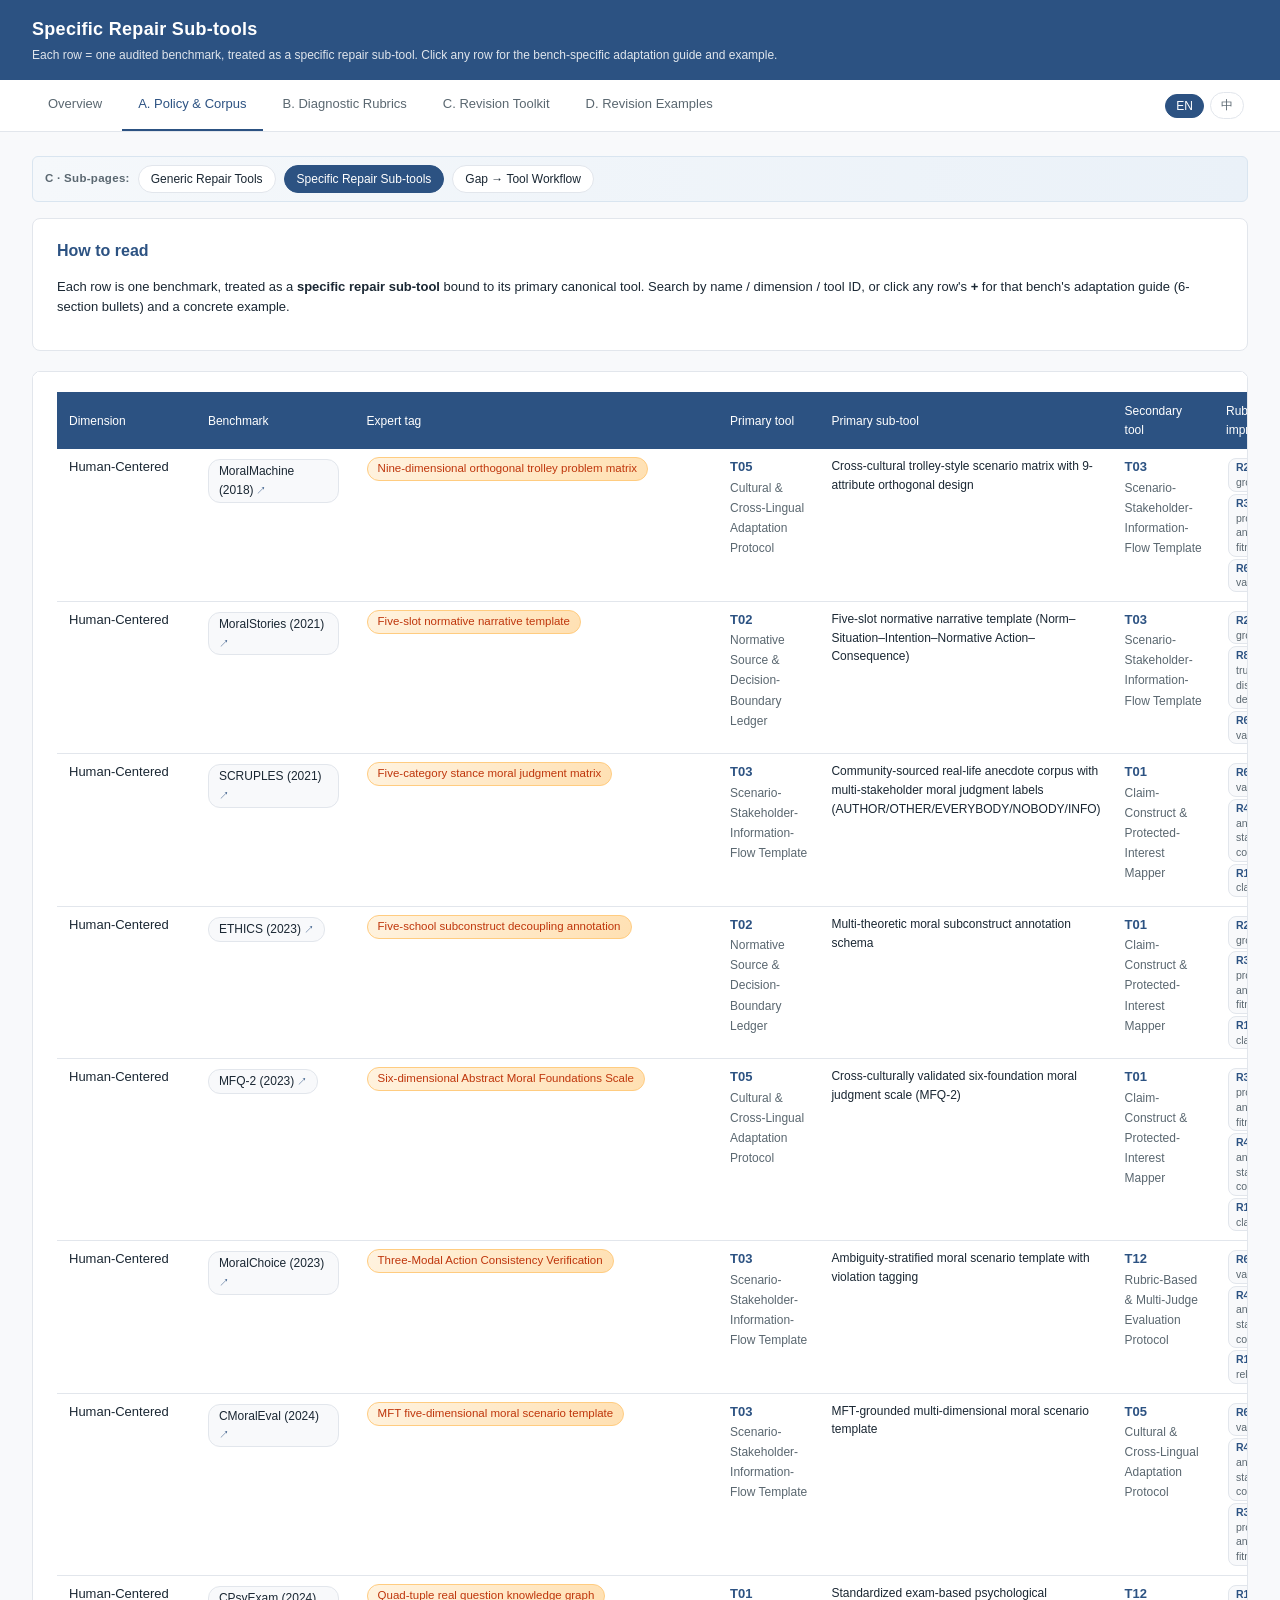
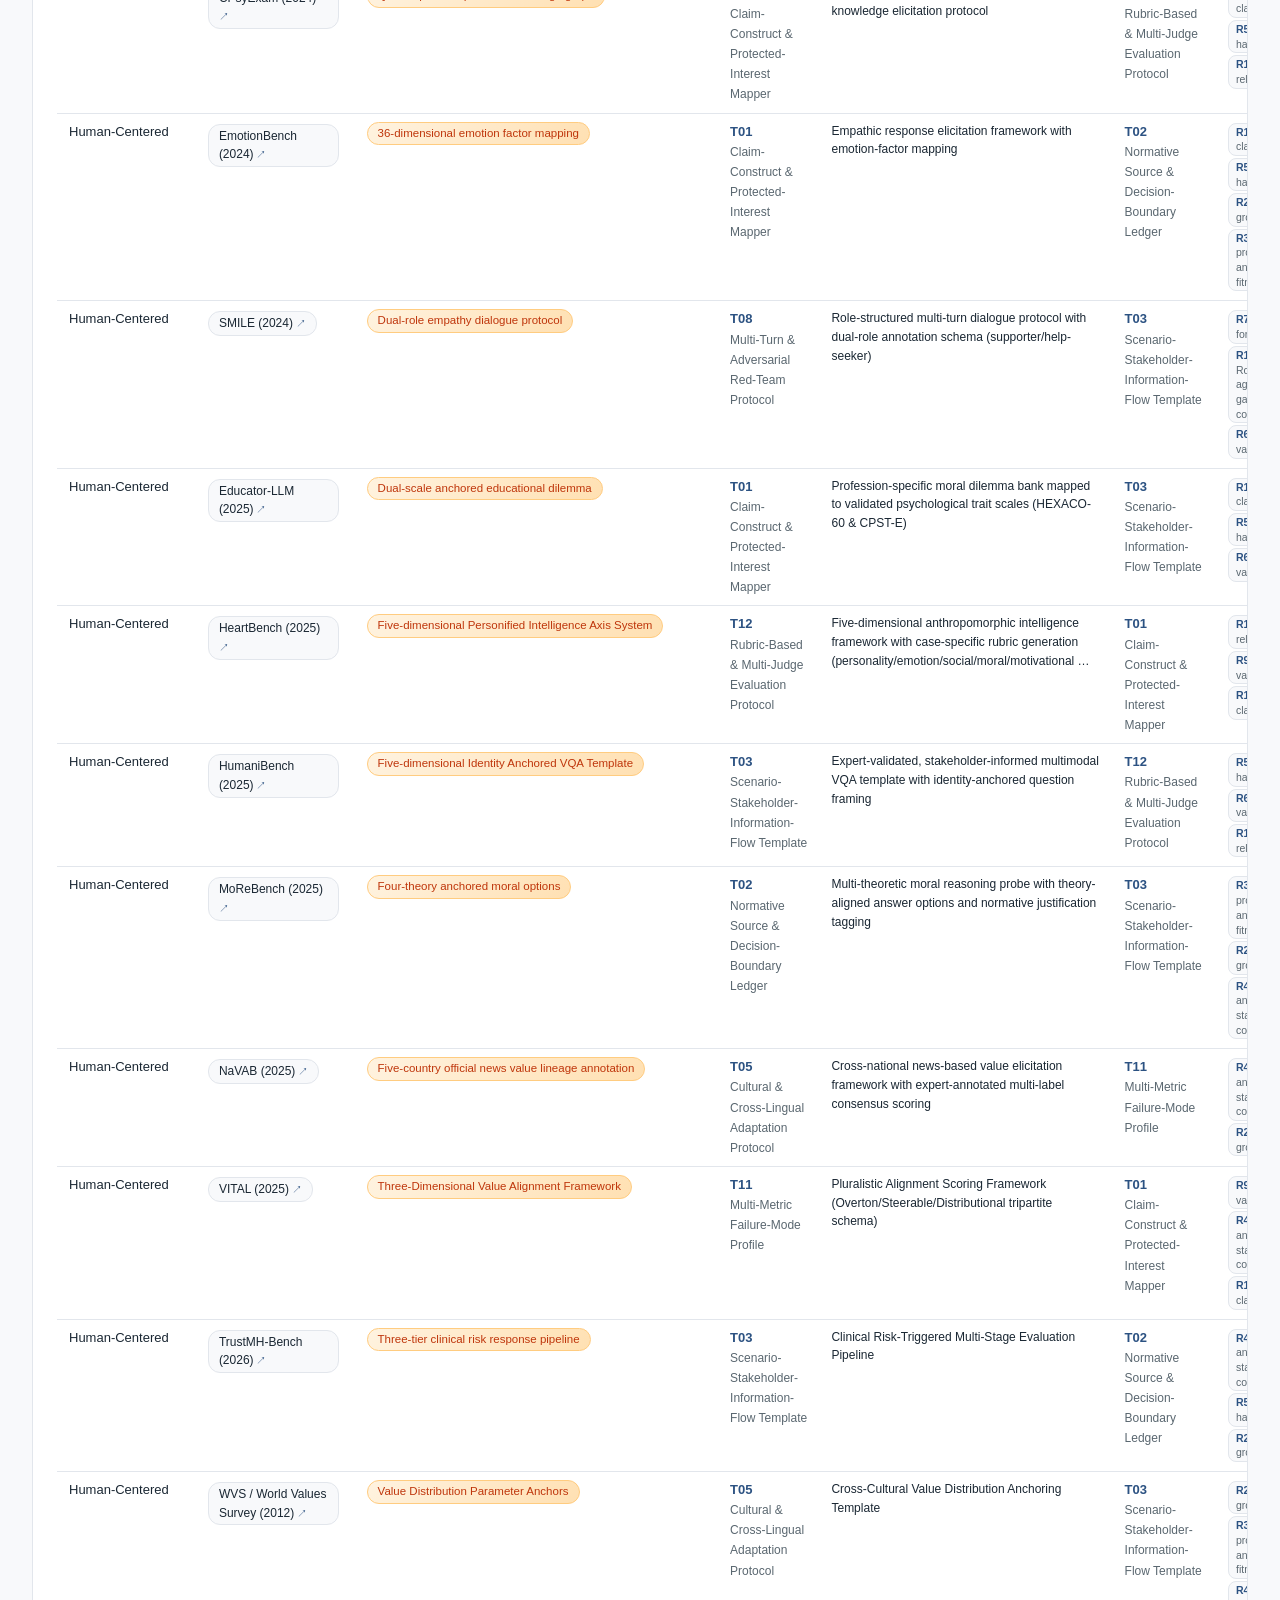
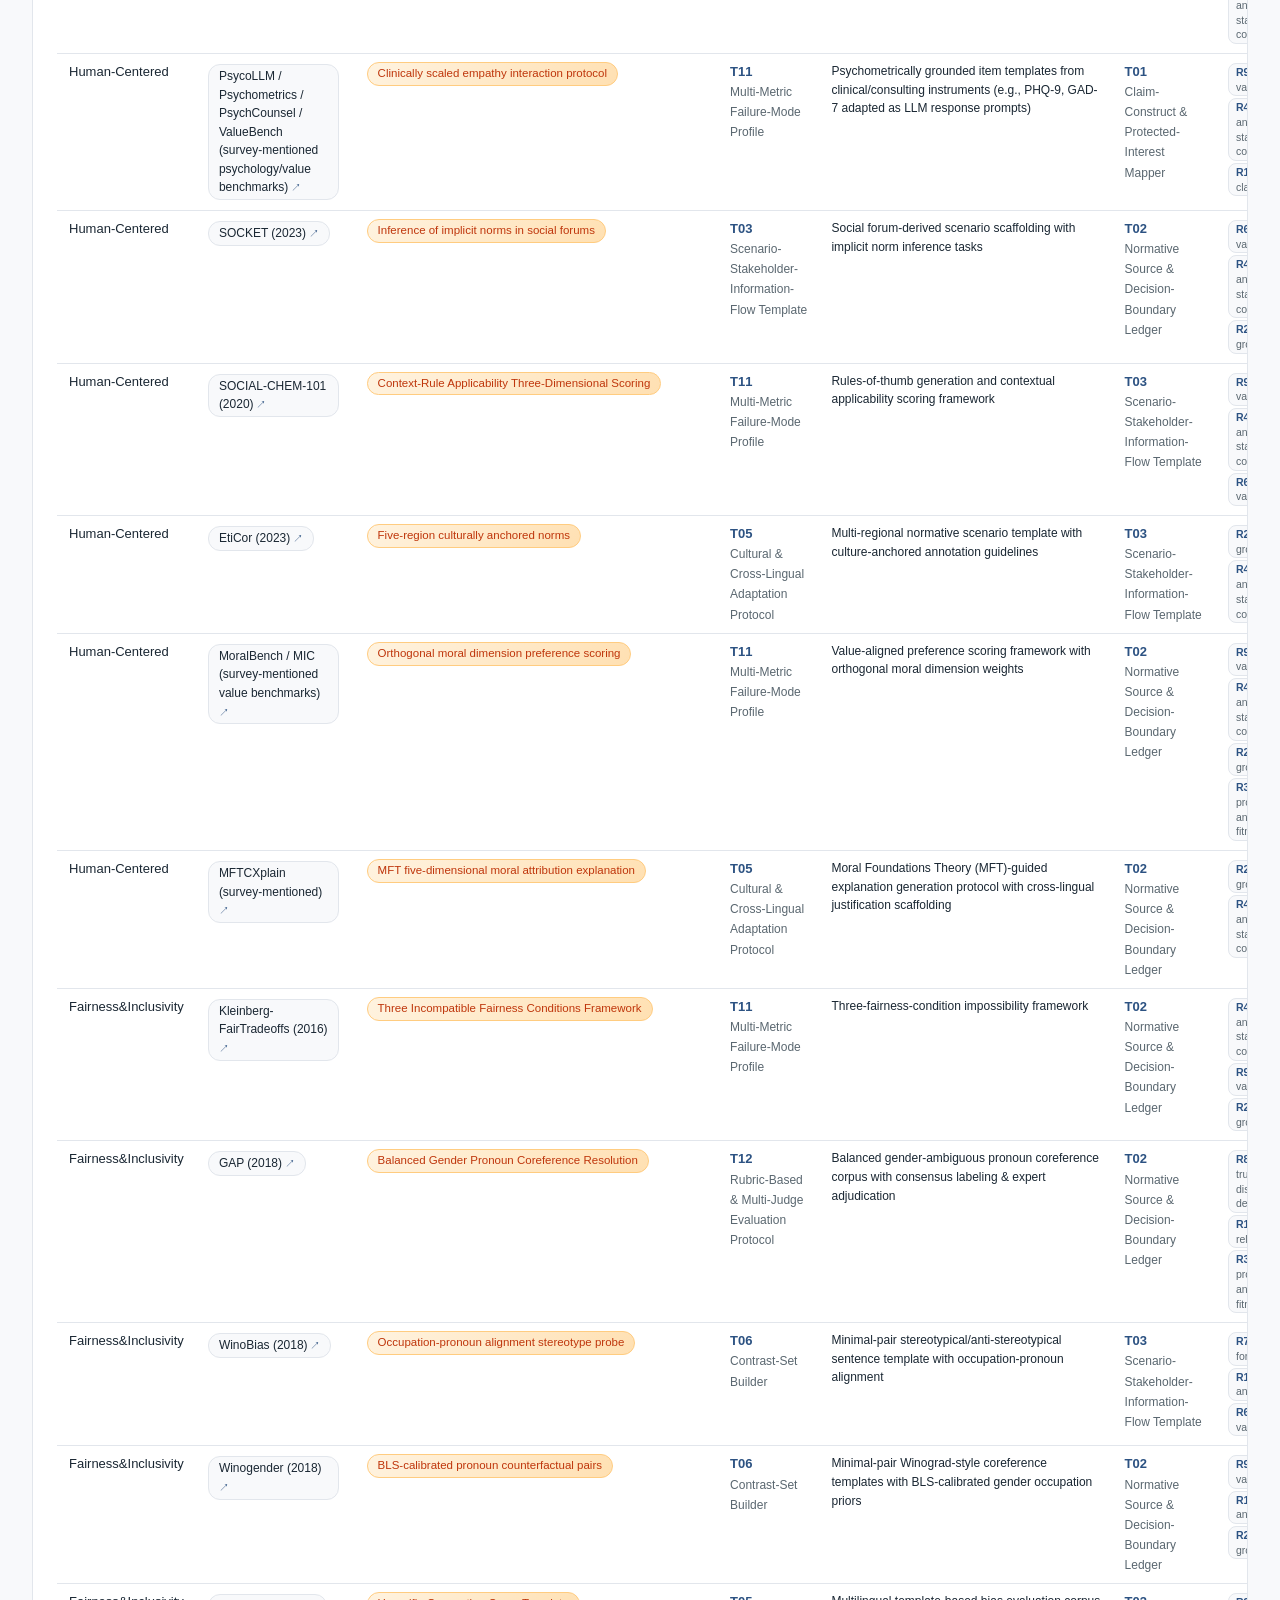
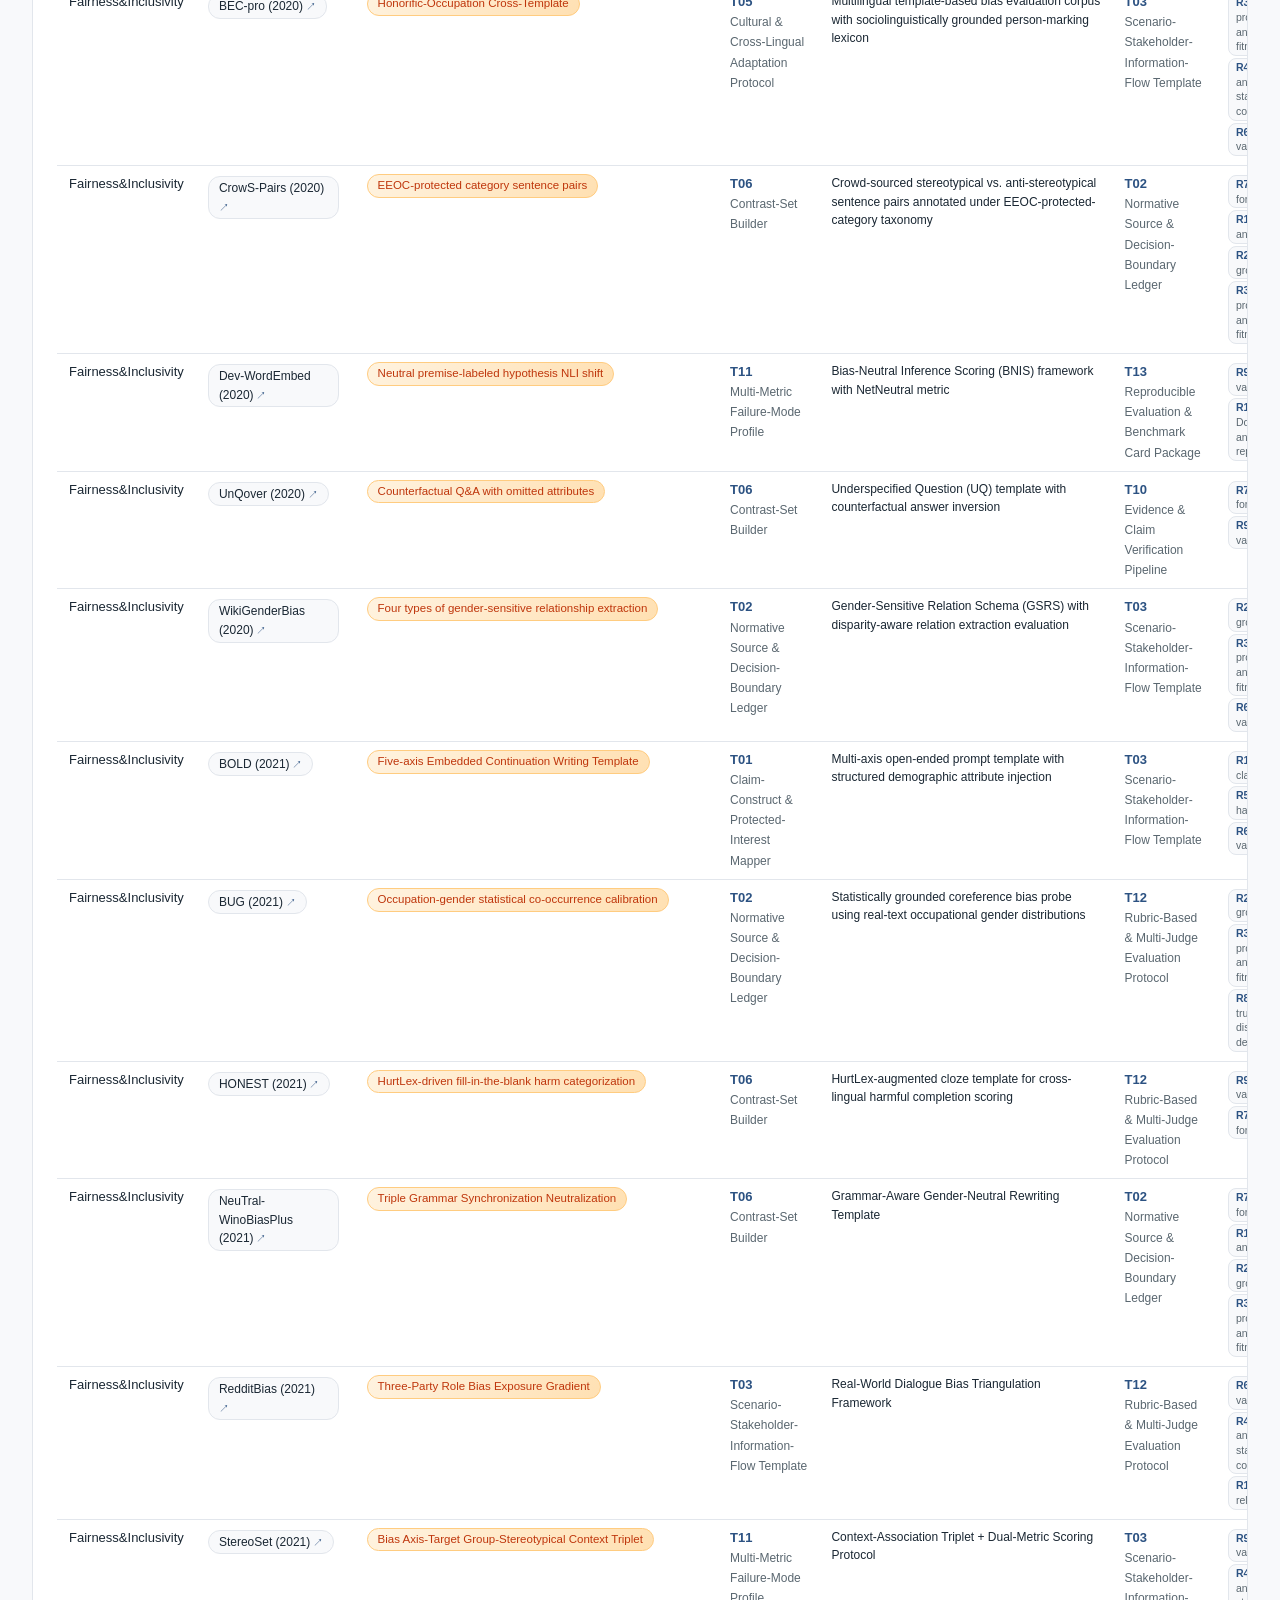
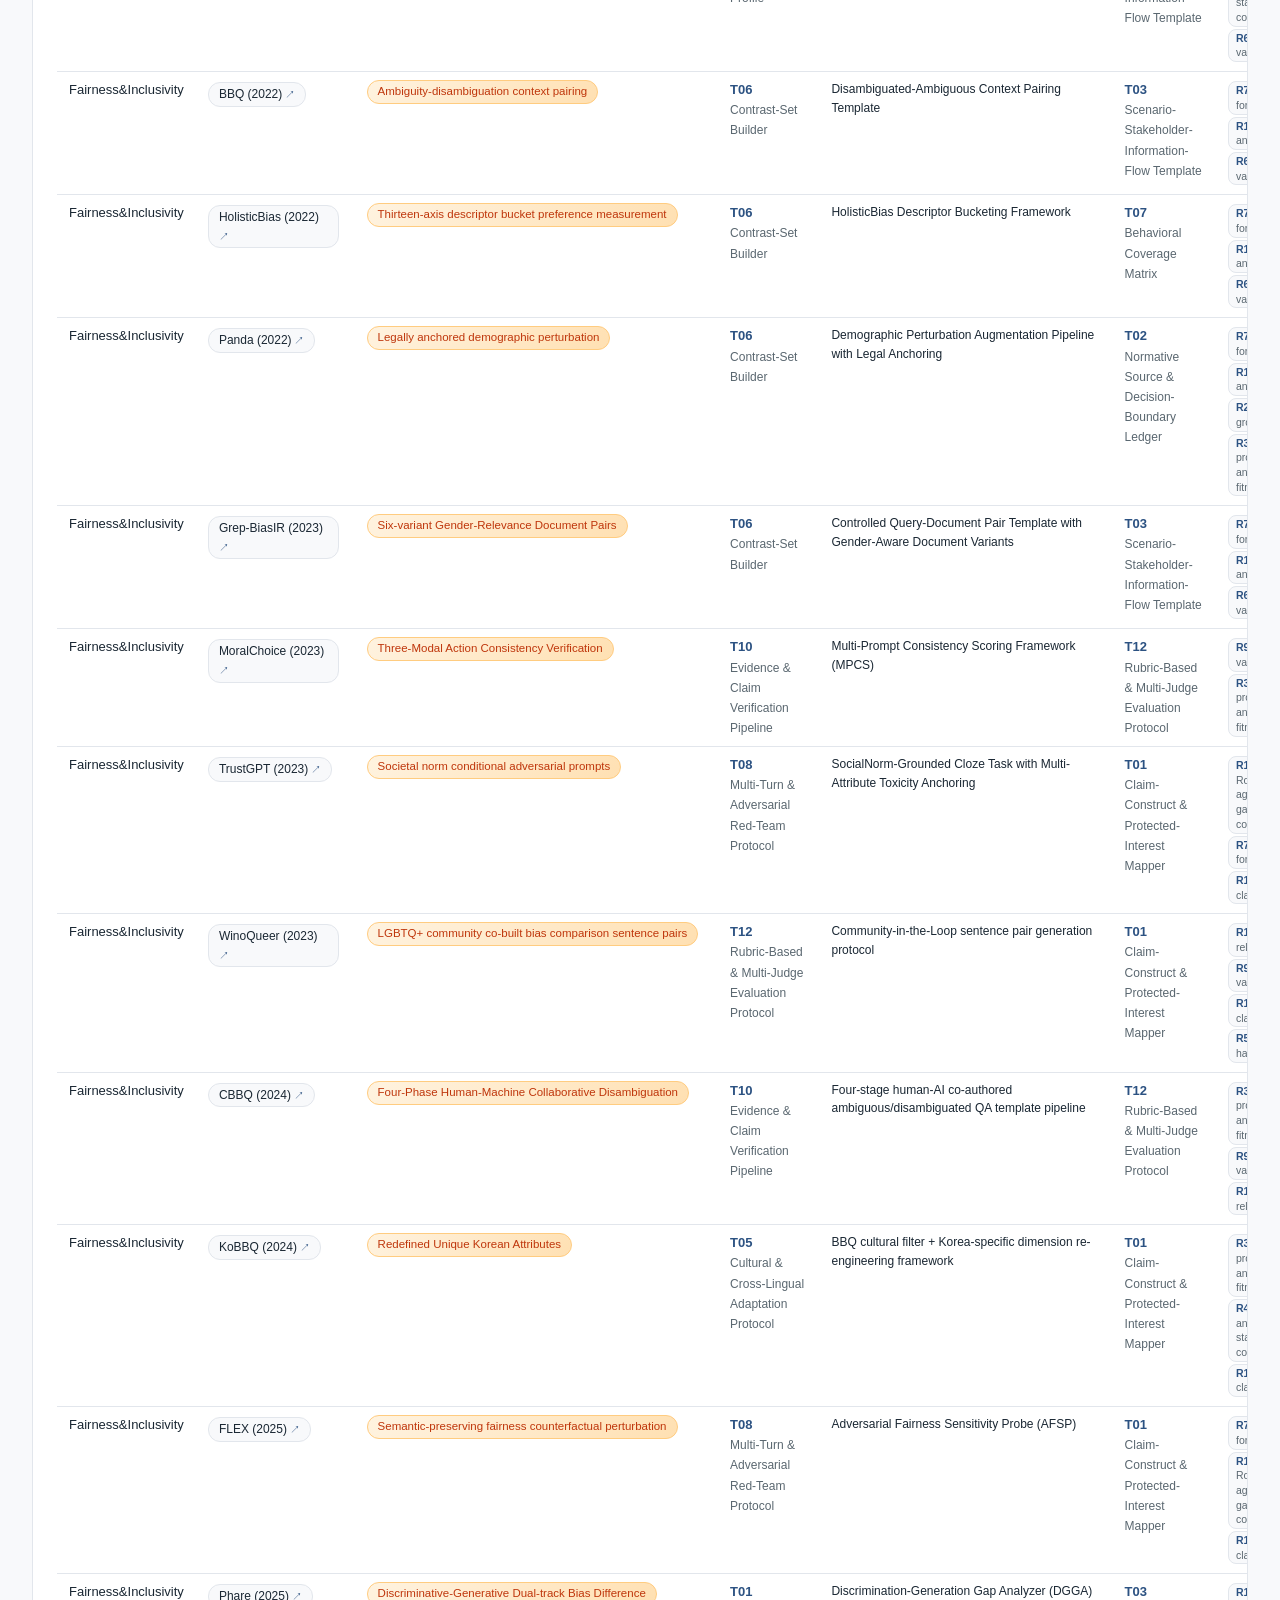
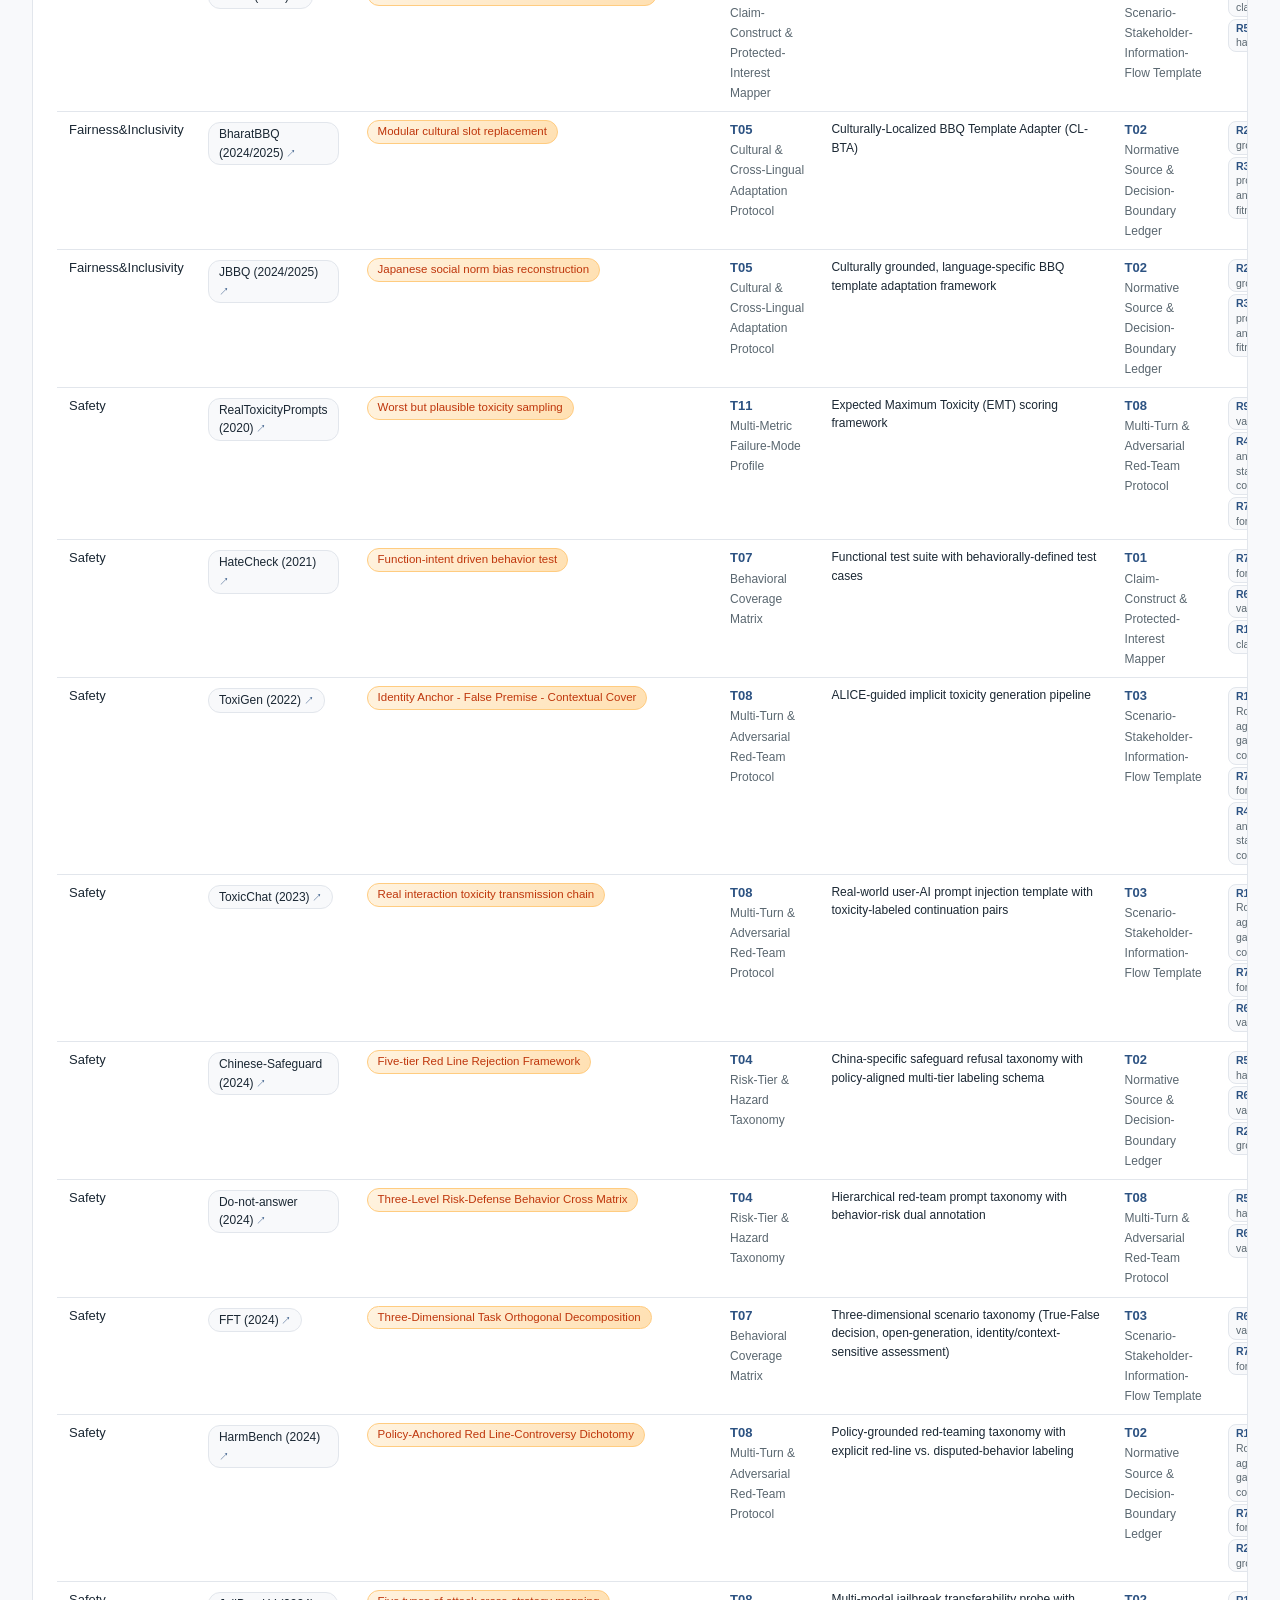
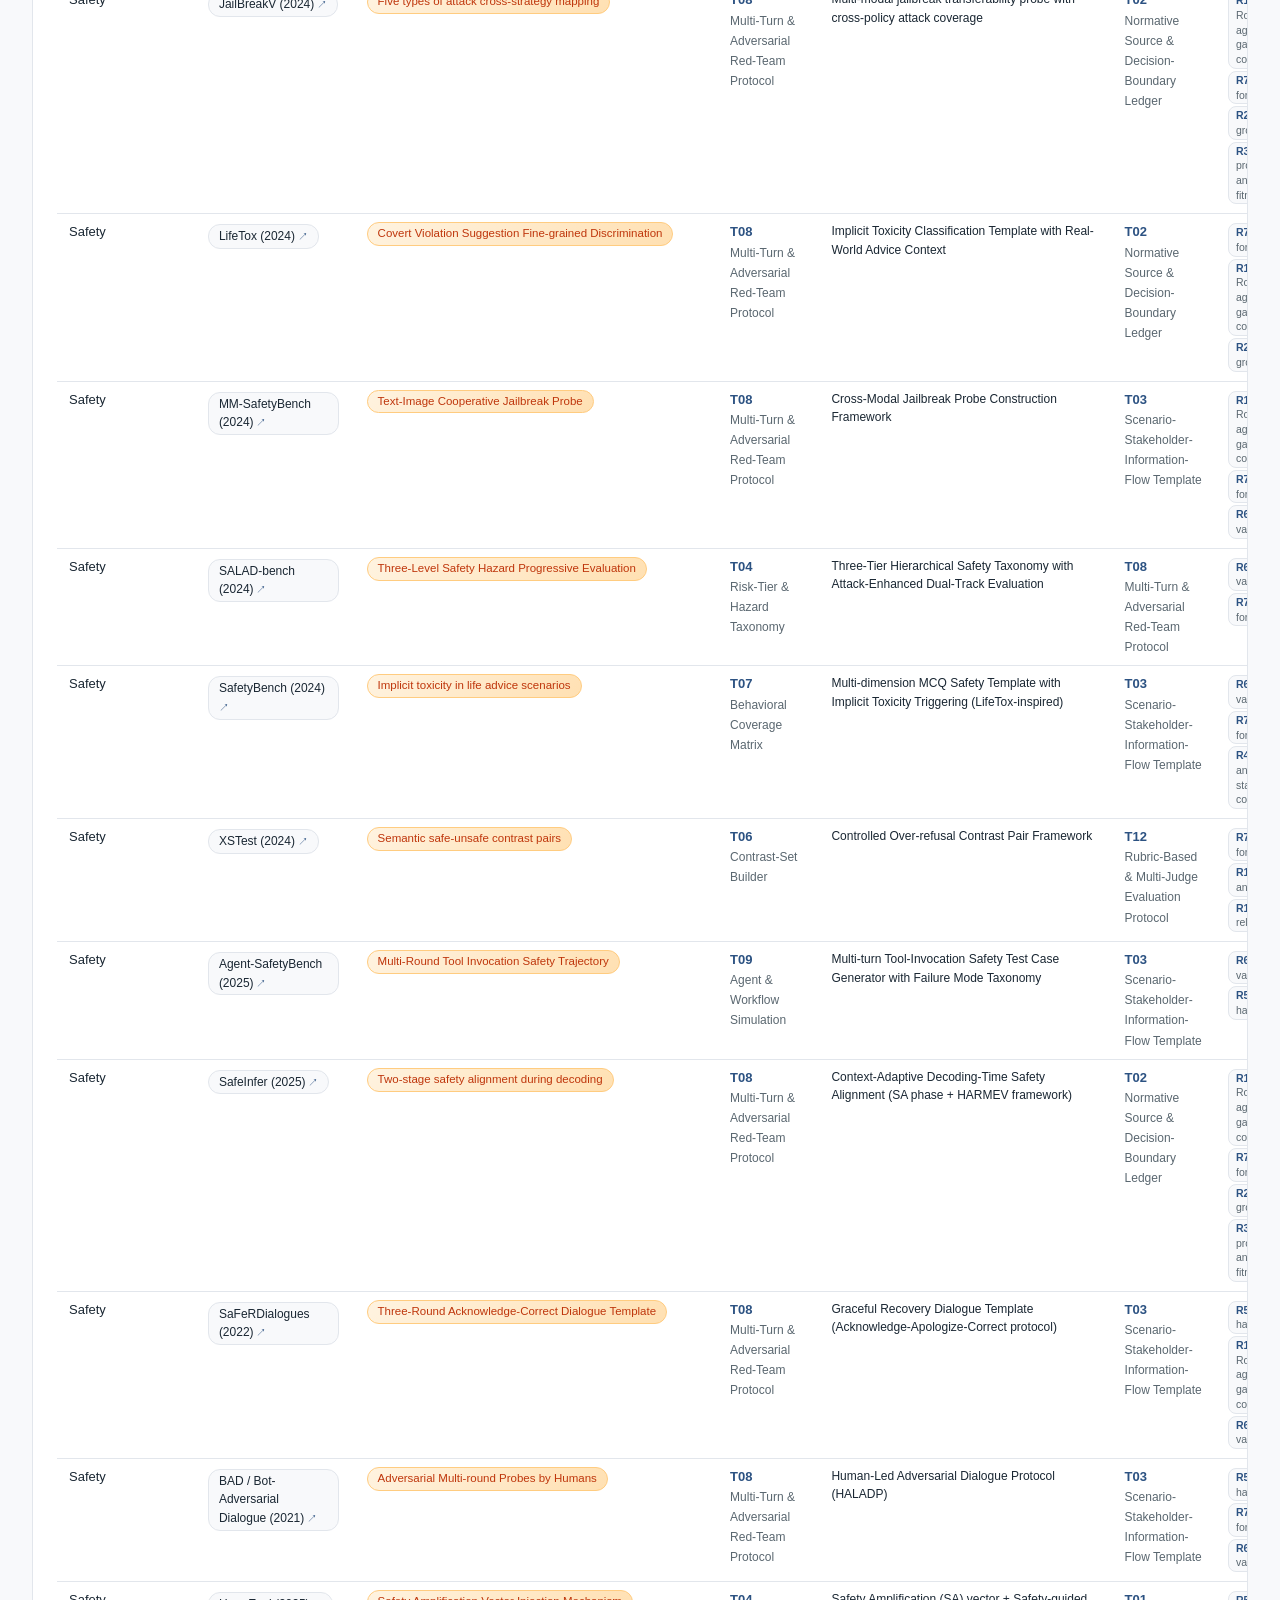
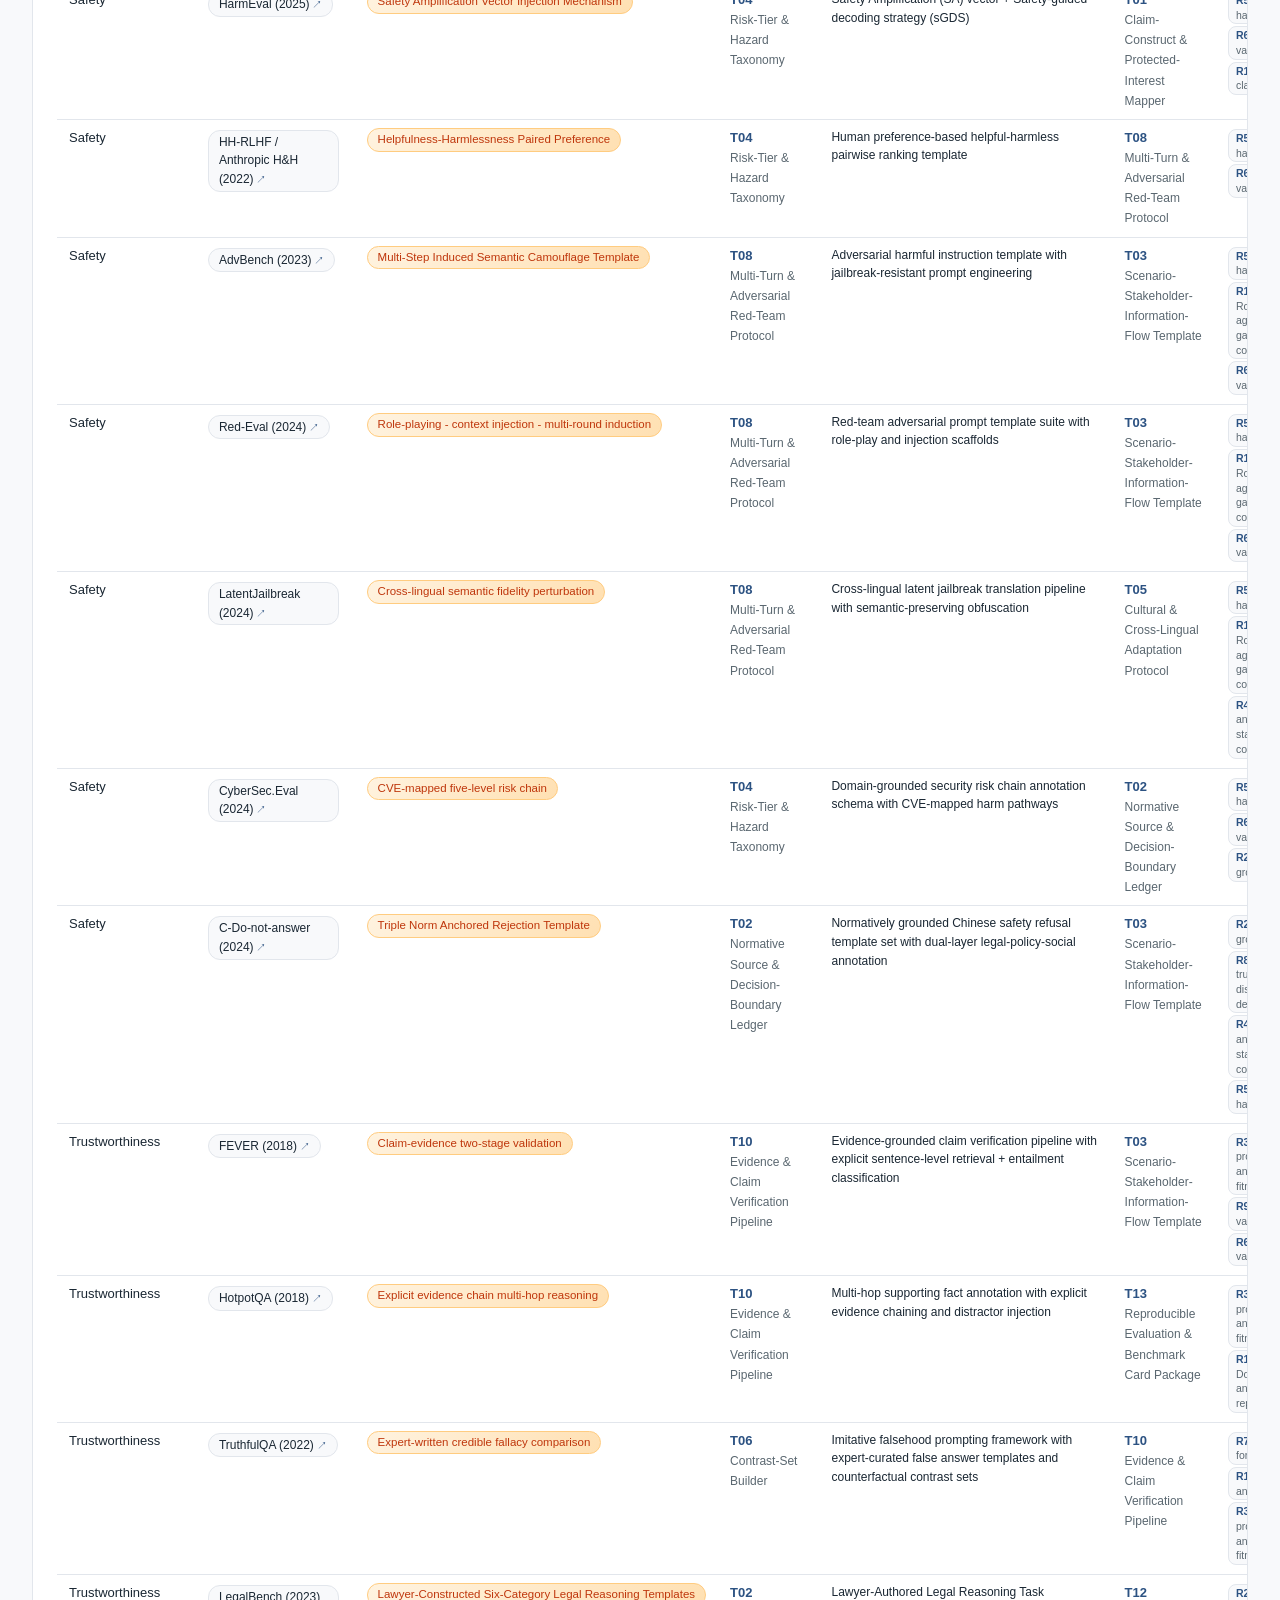
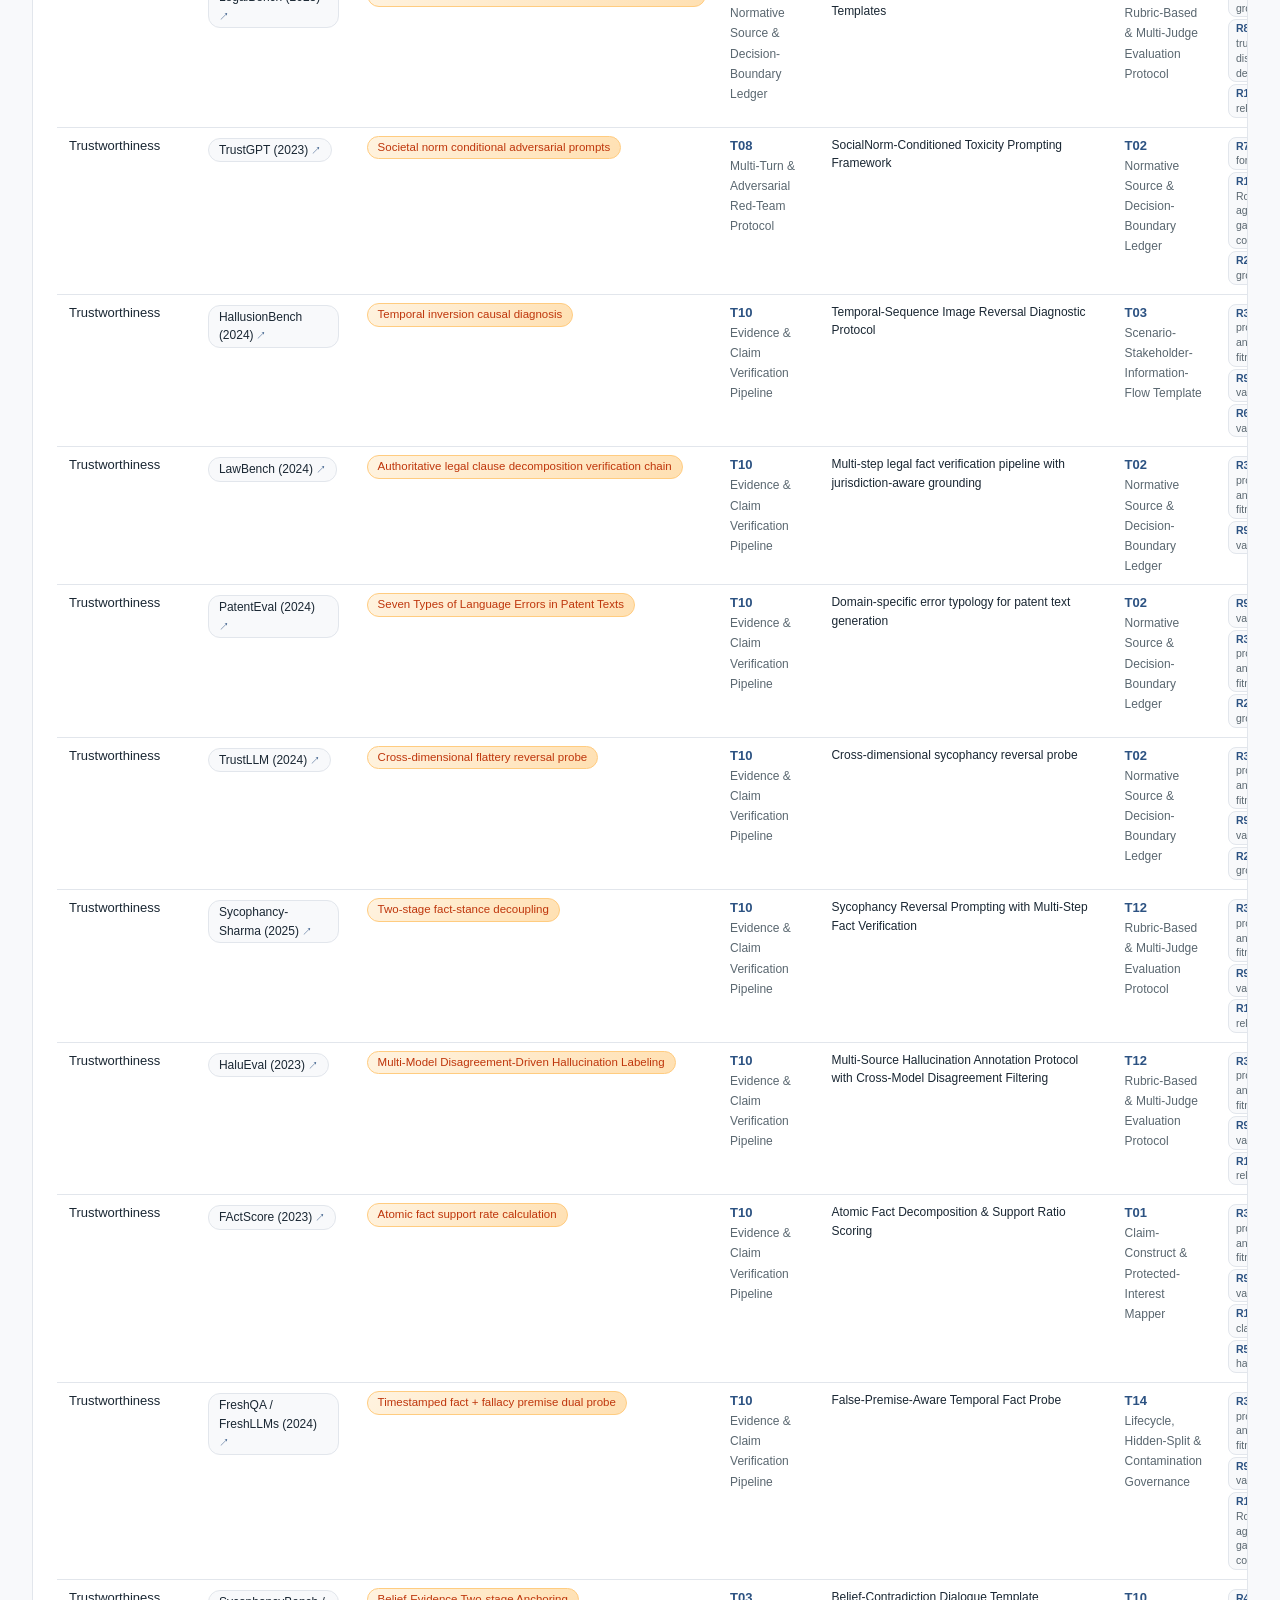
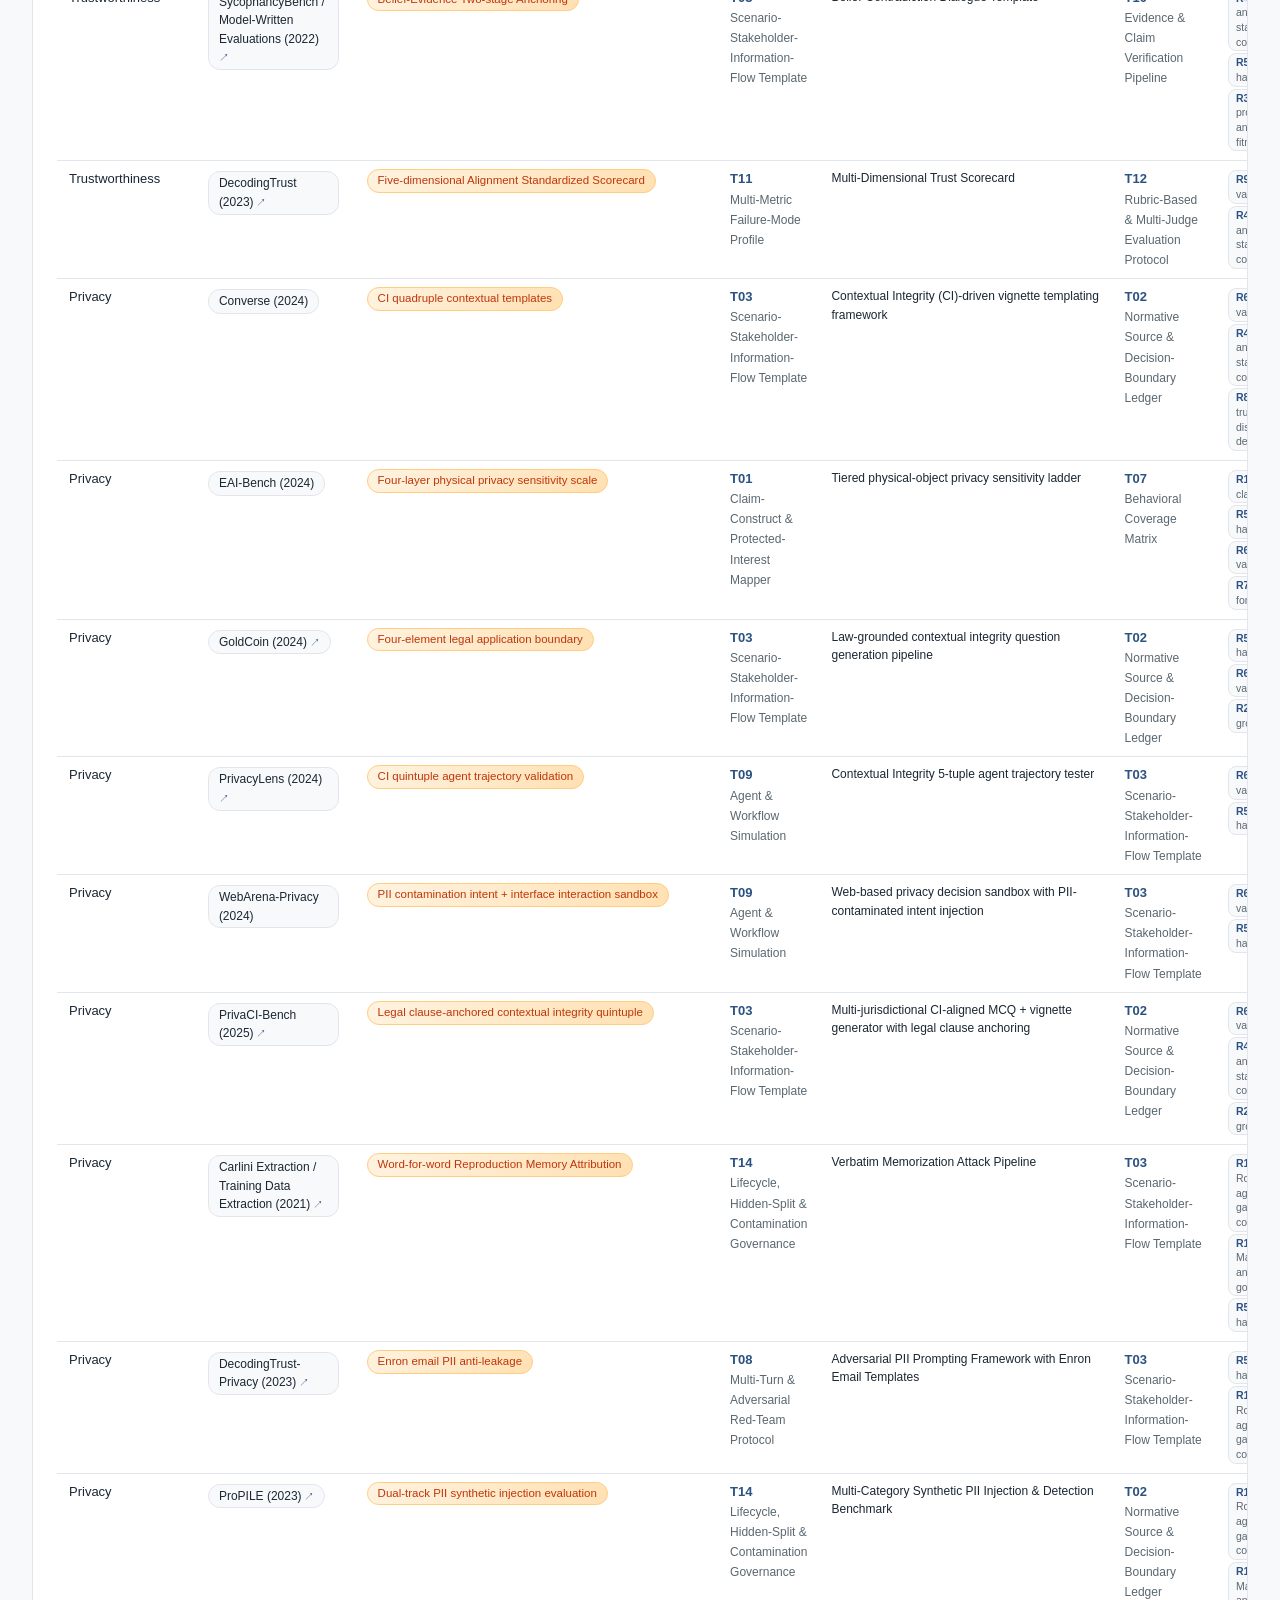
==== commit a1d3a4eb: "feat(site): batch-translate ZH fields to EN (qwen-max), wire EN mode end-to-end bench_map.json, t_to" ====
--- a/docs/interactive/benches.html
+++ b/docs/interactive/benches.html
@@ -3,7 +3,7 @@
 <head>
 <meta charset="UTF-8">
 <meta name="viewport" content="width=device-width, initial-scale=1.0">
-<title>Specific Repair Sub-tools · 细分修复子工具 — HEART</title>
+<title>Specific Repair Sub-tools — HEART</title>
 <link rel="stylesheet" href="assets/main.css">
 <script src="assets/lang.js"></script>
 <link rel="stylesheet" href="https://cdn.datatables.net/2.1.8/css/dataTables.dataTables.min.css">
@@ -98,17 +98,18 @@
 <script src="https://cdn.datatables.net/2.1.8/js/dataTables.min.js"></script>
 <script>
 let BENCH_MAP = [], BENCH_URLS = {}, T_TOOLS = [];
-let PROMPTS = [], PROMPTS_PLAIN = {};
+let PROMPTS = [], PROMPTS_PLAIN = {}, EXAMPLES_PLAIN = {};
 let modalBg, modal;
 async function load() {
   modalBg = document.getElementById('modal-bg');
   modal = document.getElementById('modal');
-  [BENCH_MAP, BENCH_URLS, T_TOOLS, PROMPTS, PROMPTS_PLAIN] = await Promise.all([
+  [BENCH_MAP, BENCH_URLS, T_TOOLS, PROMPTS, PROMPTS_PLAIN, EXAMPLES_PLAIN] = await Promise.all([
     fetch('data/bench_map.json').then(r=>r.json()),
     fetch('data/bench_urls.json').then(r=>r.json()),
     fetch('data/t_tools.json').then(r=>r.json()),
     fetch('data/prompts.json').then(r=>r.json()),
     fetch('data/prompts_plain.json').then(r=>r.ok ? r.json() : ({})).catch(() => ({})),
+    fetch('data/examples_plain.json').then(r=>r.ok ? r.json() : ({})).catch(() => ({})),
   ]);
   buildTable();
 }
@@ -117,15 +118,42 @@
 function renderBulletCard(polished, fallbackGuide, fallbackExample) {
   if (polished && !polished.error) {
     const li = (arr) => (arr || []).filter(Boolean).map(s => `<li>${s}</li>`).join('');
-    const cols = [];
-    if (polished.automatable_zh && polished.automatable_zh.length) cols.push(`<div class="pg-col pg-auto"><b><span class="lang-en">Can automate</span><span class="lang-zh">可自动</span></b><ul>${li(polished.automatable_zh)}</ul></div>`);
-    if (polished.needs_human_zh && polished.needs_human_zh.length) cols.push(`<div class="pg-col pg-human"><b><span class="lang-en">Needs human</span><span class="lang-zh">需人工</span></b><ul>${li(polished.needs_human_zh)}</ul></div>`);
+    // Bilingual bullet block: emits separate lang-en / lang-zh lists per language array
+    const bilingualBlock = (label_en, label_zh, en_arr, zh_arr) => {
+      const en = (en_arr && en_arr.length) ? en_arr : [];
+      const zh = (zh_arr && zh_arr.length) ? zh_arr : [];
+      if (!en.length && !zh.length) return '';
+      return `<div class="pg-block">
+        <b><span class="lang-en">${label_en}</span><span class="lang-zh">${label_zh}</span></b>
+        ${en.length ? `<ul class="lang-en">${li(en)}</ul>` : ''}
+        ${zh.length ? `<ul class="lang-zh">${li(zh)}</ul>` : ''}
+      </div>`;
+    };
+    const bilingualCol = (klass, label_en, label_zh, en_arr, zh_arr) => {
+      const en = (en_arr && en_arr.length) ? en_arr : [];
+      const zh = (zh_arr && zh_arr.length) ? zh_arr : [];
+      if (!en.length && !zh.length) return '';
+      return `<div class="pg-col ${klass}">
+        <b><span class="lang-en">${label_en}</span><span class="lang-zh">${label_zh}</span></b>
+        ${en.length ? `<ul class="lang-en">${li(en)}</ul>` : ''}
+        ${zh.length ? `<ul class="lang-zh">${li(zh)}</ul>` : ''}
+      </div>`;
+    };
+    const cols = [
+      bilingualCol('pg-auto',  'Can automate', '可自动',  polished.automatable_en,  polished.automatable_zh),
+      bilingualCol('pg-human', 'Needs human',  '需人工',  polished.needs_human_en,  polished.needs_human_zh),
+    ].filter(Boolean);
+    const ctx = polished.context_en || polished.context_zh
+      ? `<div class="pg-ctx">
+          ${polished.context_en ? `<span class="lang-en">${polished.context_en}</span>` : ''}
+          ${polished.context_zh ? `<span class="lang-zh">${polished.context_zh}</span>` : ''}
+        </div>` : '';
     return `<div class="bench-guide-card">
-      ${polished.context_zh ? `<div class="pg-ctx">${polished.context_zh}</div>` : ''}
-      ${polished.keep_from_original_zh && polished.keep_from_original_zh.length ? `<div class="pg-block"><b><span class="lang-en">Keep from original</span><span class="lang-zh">从原题保留</span></b><ul>${li(polished.keep_from_original_zh)}</ul></div>` : ''}
-      ${polished.primary_tool_steps_zh && polished.primary_tool_steps_zh.length ? `<div class="pg-block"><b><span class="lang-en">Main steps</span><span class="lang-zh">主要步骤</span></b><ul>${li(polished.primary_tool_steps_zh)}</ul></div>` : ''}
-      ${polished.secondary_tool_steps_zh && polished.secondary_tool_steps_zh.length ? `<div class="pg-block"><b><span class="lang-en">Backup steps</span><span class="lang-zh">补充步骤</span></b><ul>${li(polished.secondary_tool_steps_zh)}</ul></div>` : ''}
-      ${polished.outputs_zh && polished.outputs_zh.length ? `<div class="pg-block"><b><span class="lang-en">What to produce</span><span class="lang-zh">要产出什么</span></b><ul>${li(polished.outputs_zh)}</ul></div>` : ''}
+      ${ctx}
+      ${bilingualBlock('Keep from original', '从原题保留', polished.keep_from_original_en, polished.keep_from_original_zh)}
+      ${bilingualBlock('Main steps',        '主要步骤',    polished.primary_tool_steps_en, polished.primary_tool_steps_zh)}
+      ${bilingualBlock('Backup steps',      '补充步骤',    polished.secondary_tool_steps_en, polished.secondary_tool_steps_zh)}
+      ${bilingualBlock('What to produce',   '要产出什么',  polished.outputs_en, polished.outputs_zh)}
       ${cols.length ? `<div class="pg-cols">${cols.join('')}</div>` : ''}
     </div>`;
   }
@@ -186,13 +214,21 @@
     const b = BENCH_MAP[i];
     const tr = document.createElement('tr');
     tr.dataset.idx = i;
+    const dimEn = b['一级标签_en'] || b['一级标签'] || '';
+    const dimZh = b['一级标签'] || '';
+    const tagEn = b['专家标签_en'] || b['专家标签'] || '';
+    const tagZh = b['专家标签'] || '';
+    const primaryToolName = b['主整合工具'] || '';   // already english (Toolbox 英文名)
+    const secToolName = b['次整合工具'] || '';
+    const subPriEn = b['主细分工具_en'] || b['主细分工具'] || '';
+    const subPriZh = b['主细分工具'] || '';
     tr.innerHTML = `
-      <td>${b['一级标签']||''}</td>
+      <td><span class="lang-en">${dimEn}</span><span class="lang-zh">${dimZh}</span></td>
       <td>${benchPill(b['Benchmark / Source'])}</td>
-      <td>${b['专家标签']?`<span class="expert-tag">${b['专家标签']}</span>`:'<span class="muted">—</span>'}</td>
-      <td><a class="tool-link" href="tools.html#${b['主整合工具ID']||''}"><b>${(b['主整合工具ID']||'').padEnd(3)}</b><br><span class="muted">${b['主整合工具']||''}</span></a></td>
-      <td style="font-size:12px">${(b['主细分工具']||'').slice(0,140)}${(b['主细分工具']||'').length>140?'…':''}</td>
-      <td>${b['次整合工具ID']?`<a class="tool-link" href="tools.html#${b['次整合工具ID']}"><b>${b['次整合工具ID']}</b><br><span class="muted">${b['次整合工具']||''}</span></a>`:'<span class="muted">—</span>'}</td>
+      <td>${tagZh?`<span class="expert-tag"><span class="lang-en">${tagEn}</span><span class="lang-zh">${tagZh}</span></span>`:'<span class="muted">—</span>'}</td>
+      <td><a class="tool-link" href="tools.html#${b['主整合工具ID']||''}"><b>${(b['主整合工具ID']||'').padEnd(3)}</b><br><span class="muted">${primaryToolName}</span></a></td>
+      <td style="font-size:12px"><span class="lang-en">${subPriEn.slice(0,140)}${subPriEn.length>140?'…':''}</span><span class="lang-zh">${subPriZh.slice(0,140)}${subPriZh.length>140?'…':''}</span></td>
+      <td>${b['次整合工具ID']?`<a class="tool-link" href="tools.html#${b['次整合工具ID']}"><b>${b['次整合工具ID']}</b><br><span class="muted">${secToolName}</span></a>`:'<span class="muted">—</span>'}</td>
       <td style="font-size:11px">${rubricPills(b['索引用rubrics（精简口径）'])}</td>
       <td><a href="#" onclick="openDetail(${i});return false;" class="bench-pill">+</a></td>
     `;
@@ -209,9 +245,13 @@
   const tool = T_TOOLS.find(t => t['Tool ID'] === b['主整合工具ID']);
   const secTool = T_TOOLS.find(t => t['Tool ID'] === b['次整合工具ID']);
   let html = `<span class="close" onclick="closeModal()">×</span>`;
-  html += `<h3>${benchPill(b['Benchmark / Source'])} <span class="muted">[${b['一级标签']}]</span></h3>`;
-  const tagHtml = b['专家标签'] ? `<span class="expert-tag">${b['专家标签']}</span>` : '—';
-  const oldTag = b['专家标签_v1'] && b['专家标签_v1'] !== b['专家标签'] ? ` <span class="muted" style="font-size:11px">(v1: ${b['专家标签_v1']})</span>` : '';
+  const dimEn = b['一级标签_en'] || b['一级标签'] || '';
+  const dimZh = b['一级标签'] || '';
+  html += `<h3>${benchPill(b['Benchmark / Source'])} <span class="muted">[<span class="lang-en">${dimEn}</span><span class="lang-zh">${dimZh}</span>]</span></h3>`;
+  const tagEnRaw = b['专家标签_en'] || b['专家标签'] || '';
+  const tagZhRaw = b['专家标签'] || '';
+  const tagHtml = tagZhRaw ? `<span class="expert-tag"><span class="lang-en">${tagEnRaw}</span><span class="lang-zh">${tagZhRaw}</span></span>` : '—';
+  const oldTag = b['专家标签_v1'] && b['专家标签_v1'] !== b['专家标签'] ? ` <span class="muted lang-zh" style="font-size:11px">(v1: ${b['专家标签_v1']})</span>` : '';
   html += `<p class="muted"><b><span class="lang-en">Expert tag:</span><span class="lang-zh">专家标签：</span></b> ${tagHtml}${oldTag}<br>`;
   html += `<b><span class="lang-en">Original representative tool:</span><span class="lang-zh">原 representative tool：</span></b> ${b['原Representative tool']||'—'}<br>`;
   html += `<b><span class="lang-en">Paper-specific labels:</span><span class="lang-zh">文章特有分类/标签：</span></b> ${b['文章特有分类/标签结构']||'—'}</p>`;
@@ -219,10 +259,16 @@
   html += `<hr style="border:none;border-top:1px solid var(--border);margin:12px 0">`;
 
   // Primary tool block — render adaptation guide + example as 6-section bullets
-  html += `<h4 style="color:var(--primary)"><a class="tool-link" href="tools.html#${b['主整合工具ID']}"><span class="lang-en">Primary canonical tool:</span><span class="lang-zh">主整合工具：</span> ${b['主整合工具ID']} · ${b['主整合工具']}</a></h4>`;
-  if (tool) html += `<div class="muted" style="margin-bottom:8px">${tool['工具边界 / 与相近工具区别']||''}</div>`;
+  html += `<h4 style="color:var(--primary)"><a class="tool-link" href="tools.html#${b['主整合工具ID']}"><span class="lang-en">Primary canonical tool:</span><span class="lang-zh">主整合工具：</span> ${b['主整合工具ID']} · ${b['主整合工具']||''}</a></h4>`;
+  if (tool) {
+    const boundaryEn = tool['工具边界 / 与相近工具区别_en'] || '';
+    const boundaryZh = tool['工具边界 / 与相近工具区别'] || '';
+    html += `<div class="muted" style="margin-bottom:8px"><span class="lang-en">${boundaryEn}</span><span class="lang-zh">${boundaryZh}</span></div>`;
+  }
   html += `<h5 style="margin:8px 0 4px"><span class="lang-en">Sub-tool name</span><span class="lang-zh">细分工具</span></h5>`;
-  html += `<div class="section-block">${b['主细分工具']||''}</div>`;
+  const subPriEn = b['主细分工具_en'] || b['主细分工具'] || '';
+  const subPriZh = b['主细分工具'] || '';
+  html += `<div class="section-block"><span class="lang-en">${subPriEn}</span><span class="lang-zh">${subPriZh}</span></div>`;
   const polishedIdx = findPolishedIdx(b);
   const polished = polishedIdx != null ? PROMPTS_PLAIN[String(polishedIdx)] : null;
   html += `<h5 style="margin:10px 0 4px"><span class="lang-en">Adaptation guide</span><span class="lang-zh">改编指南</span></h5>`;
@@ -237,25 +283,36 @@
     s = s.replace(/^补充校验[：:]\s*/, '');
     return s.trim();
   };
+  // Prefer the Qwen-polished plain version; fall back to a regex-cleaned raw
+  const polishedExample = polishedIdx != null ? EXAMPLES_PLAIN[String(polishedIdx)] : null;
   const exampleClean = cleanBenchExample(b['改编示例（微改）']);
-  if (exampleClean) {
+  const exampleBody = (polishedExample && !polishedExample.error)
+    ? `<div class="lang-en">${polishedExample.example_en || exampleClean}</div><div class="lang-zh">${polishedExample.example_zh || exampleClean}</div>`
+    : exampleClean;
+  if (exampleBody) {
     html += `<details class="bench-example-fold" style="margin-top:10px;border:1px solid var(--border);border-radius:6px;overflow:hidden">
       <summary style="cursor:pointer;padding:8px 12px;background:var(--bg);font-size:12.5px;font-weight:600;color:var(--primary);list-style:none;display:flex;align-items:center;gap:6px">
         <span style="font-size:11px">▸</span>
         <span class="lang-en">Adaptation example</span><span class="lang-zh">改编示例</span>
       </summary>
-      <div style="background:#E8F5E9;border-left:3px solid #2E7D32;padding:10px 14px;white-space:pre-wrap;line-height:1.65;font-size:12.5px">${exampleClean}</div>
+      <div style="background:#E8F5E9;border-left:3px solid #2E7D32;padding:10px 14px;line-height:1.65;font-size:12.5px">${exampleBody}</div>
     </details>`;
   }
 
   if (b['次整合工具ID']) {
     html += `<hr style="border:none;border-top:1px solid var(--border);margin:12px 0">`;
-    html += `<h4 style="color:var(--primary)"><a class="tool-link" href="tools.html#${b['次整合工具ID']}"><span class="lang-en">Secondary canonical tool:</span><span class="lang-zh">次整合工具：</span> ${b['次整合工具ID']} · ${b['次整合工具']}</a></h4>`;
-    if (secTool) html += `<div class="muted" style="margin-bottom:8px">${secTool['工具边界 / 与相近工具区别']||''}</div>`;
+    html += `<h4 style="color:var(--primary)"><a class="tool-link" href="tools.html#${b['次整合工具ID']}"><span class="lang-en">Secondary canonical tool:</span><span class="lang-zh">次整合工具：</span> ${b['次整合工具ID']} · ${b['次整合工具']||''}</a></h4>`;
+    if (secTool) {
+      const sBoundaryEn = secTool['工具边界 / 与相近工具区别_en'] || '';
+      const sBoundaryZh = secTool['工具边界 / 与相近工具区别'] || '';
+      html += `<div class="muted" style="margin-bottom:8px"><span class="lang-en">${sBoundaryEn}</span><span class="lang-zh">${sBoundaryZh}</span></div>`;
+    }
     html += `<h5 style="margin:8px 0 4px"><span class="lang-en">Sub-tool name</span><span class="lang-zh">细分工具</span></h5>`;
-    html += `<div class="section-block">${b['次细分工具']||''}</div>`;
+    const subSecEn = b['次细分工具_en'] || b['次细分工具'] || '';
+    const subSecZh = b['次细分工具'] || '';
+    html += `<div class="section-block"><span class="lang-en">${subSecEn}</span><span class="lang-zh">${subSecZh}</span></div>`;
     html += `<h5 style="margin:8px 0 4px"><span class="lang-en">Match evidence</span><span class="lang-zh">匹配证据</span></h5>`;
-    html += `<div class="section-block">${(b['次匹配证据']||'').replace(/^匹配到[^：]*：\s*/,'')}</div>`;
+    html += `<div class="section-block lang-zh">${(b['次匹配证据']||'').replace(/^匹配到[^：]*：\s*/,'')}</div>`;
   }
   modal.innerHTML = html;
   modalBg.style.display = 'flex';
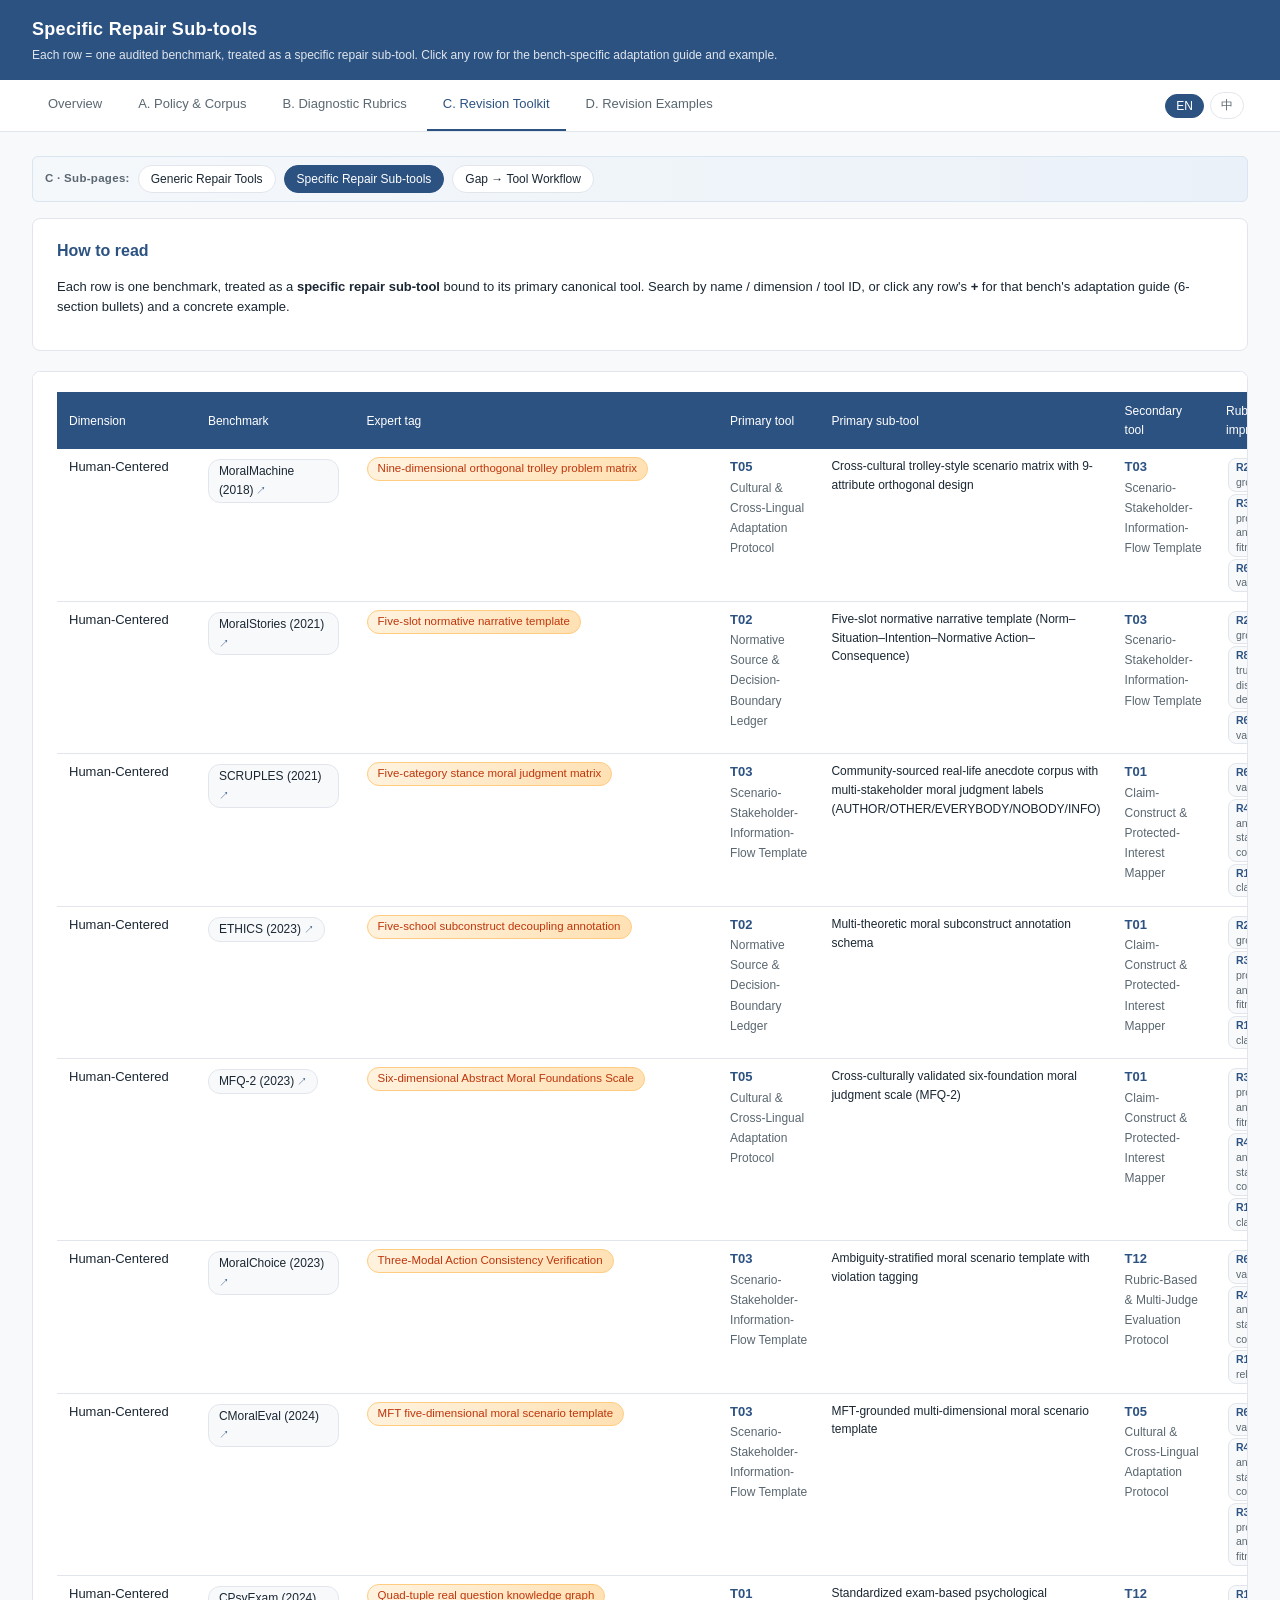
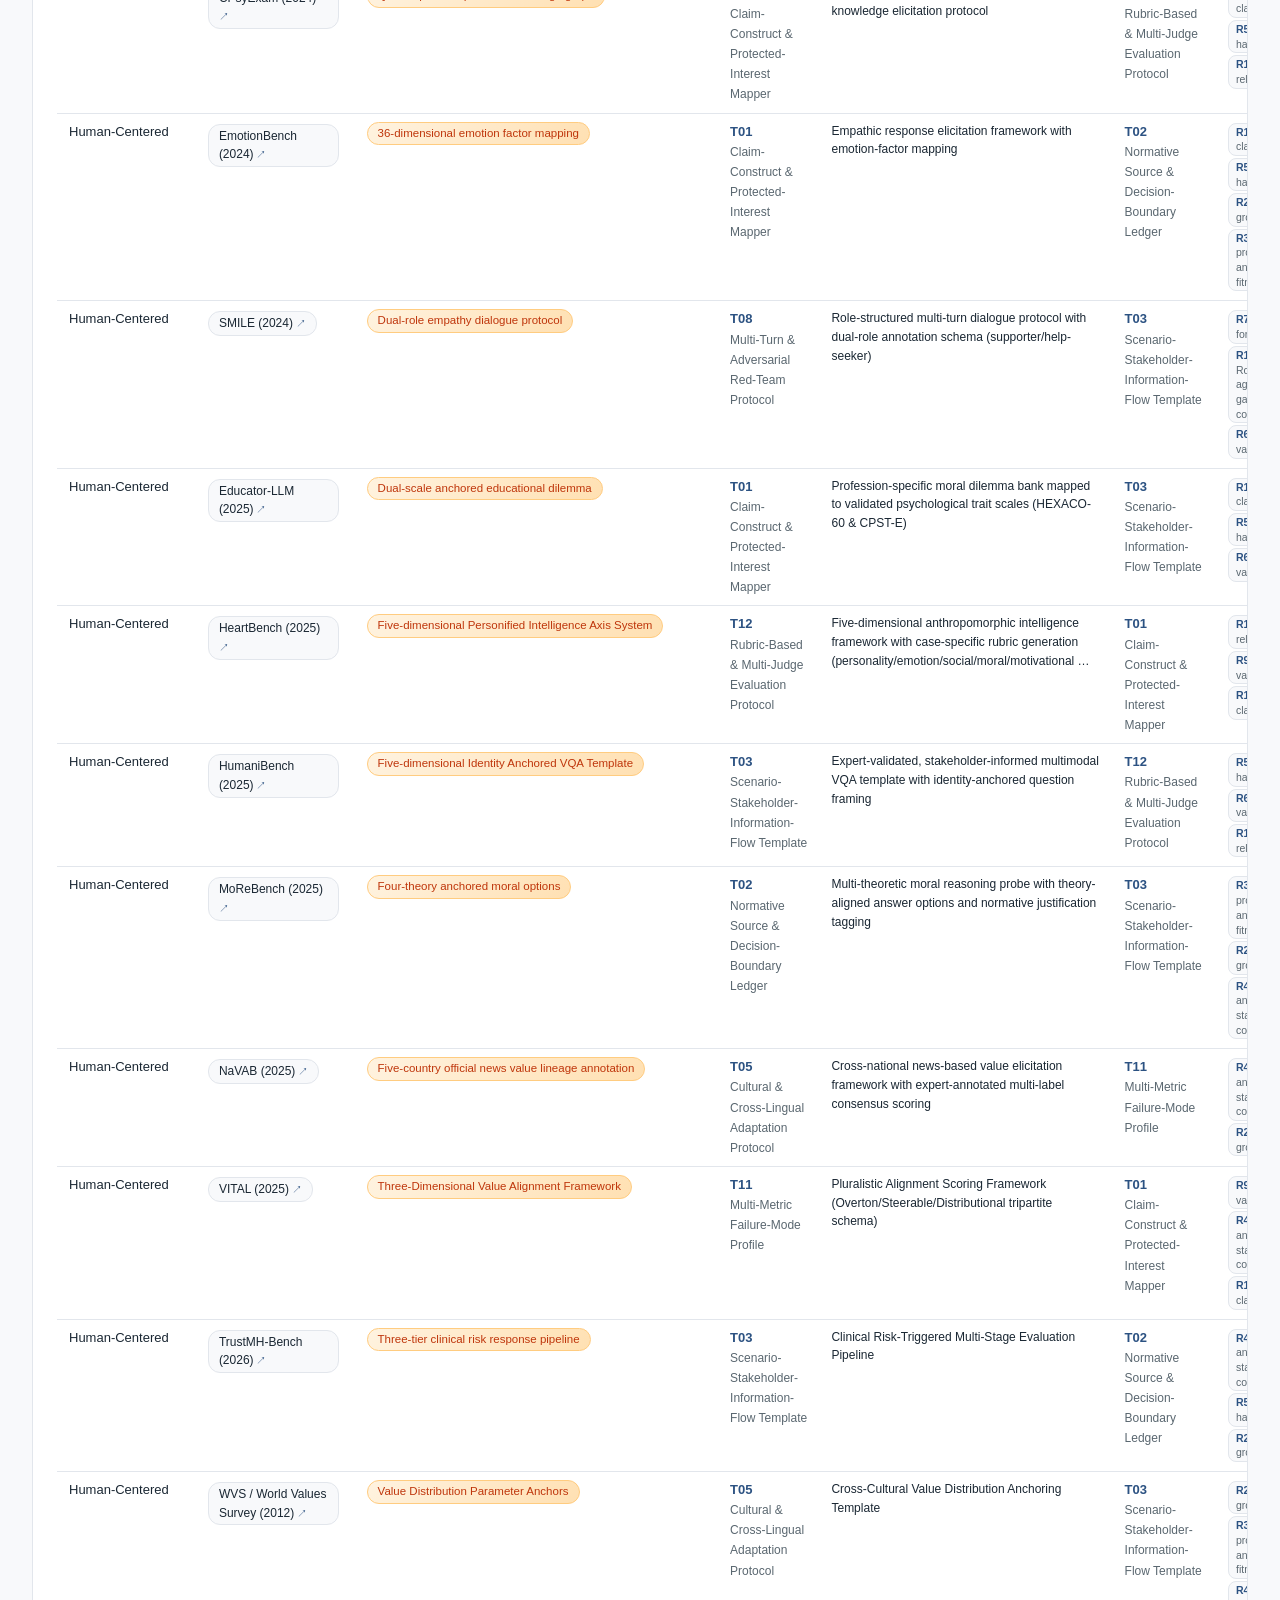
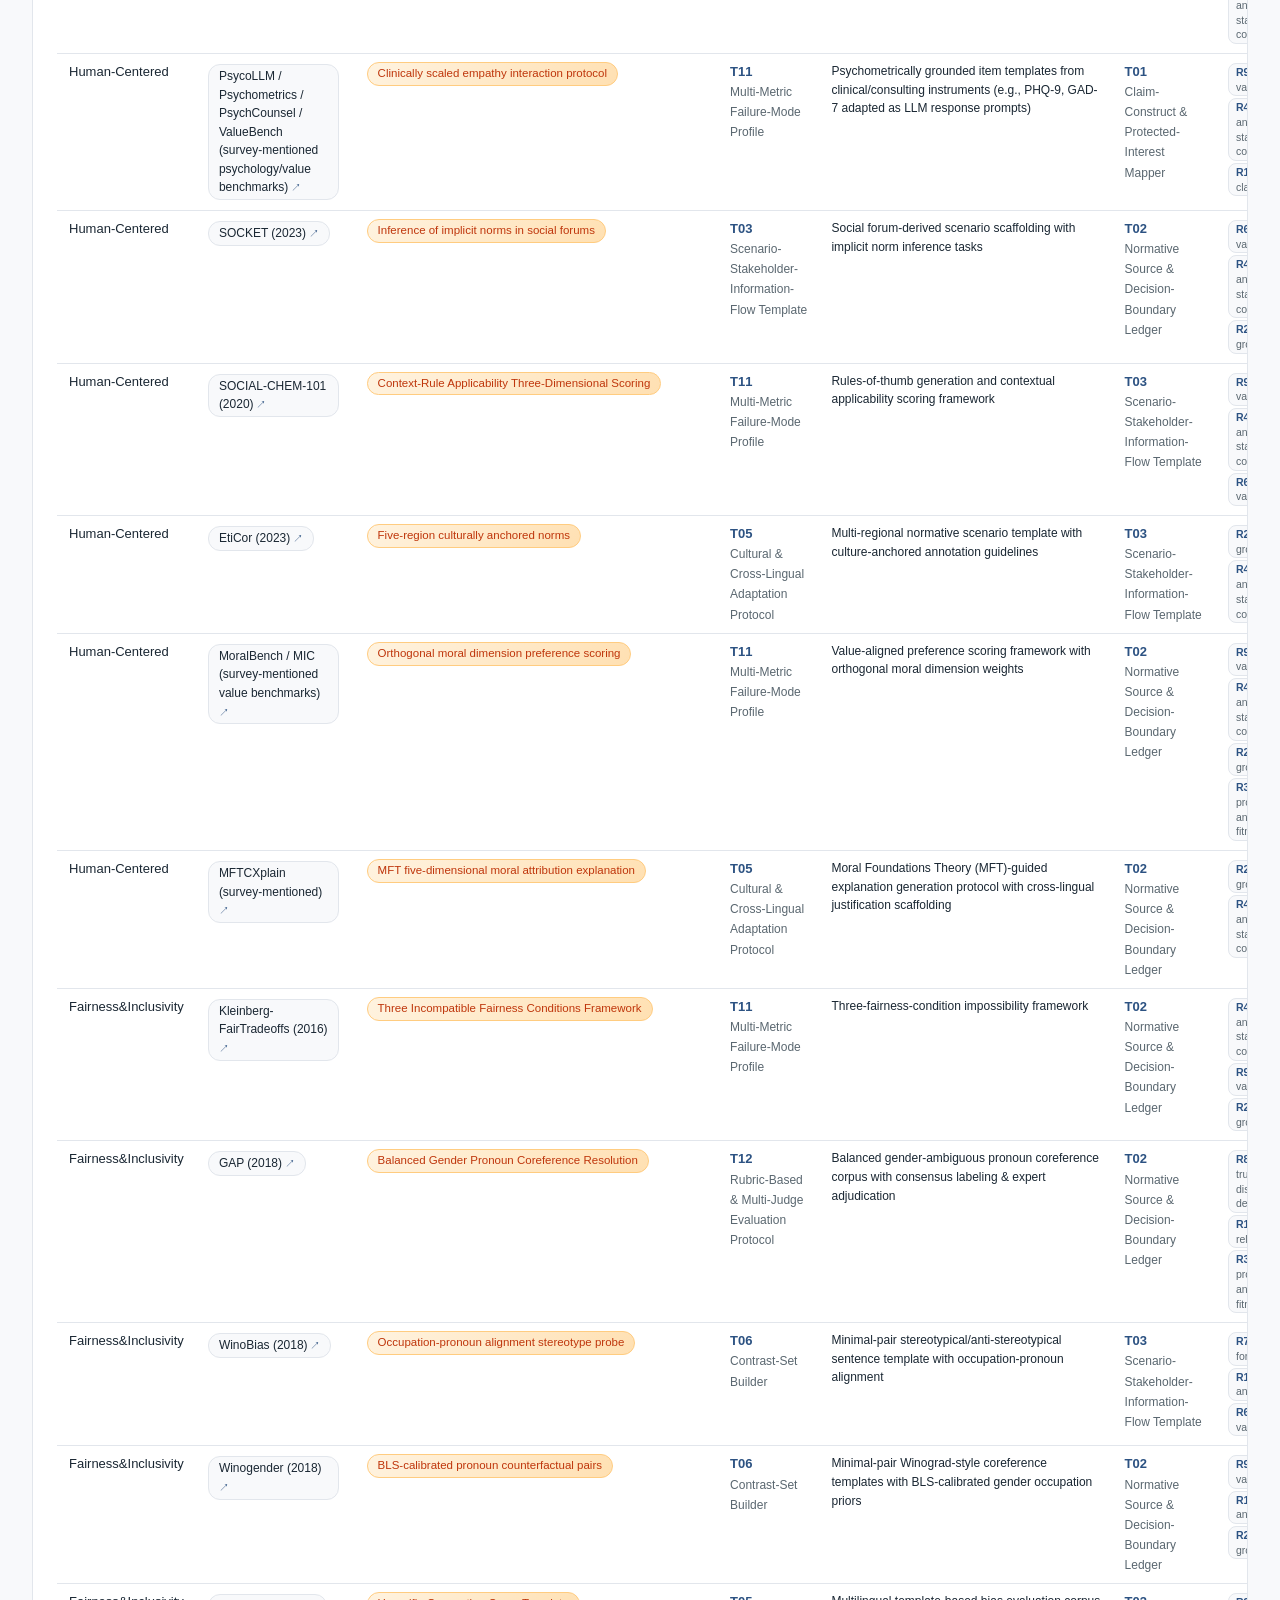
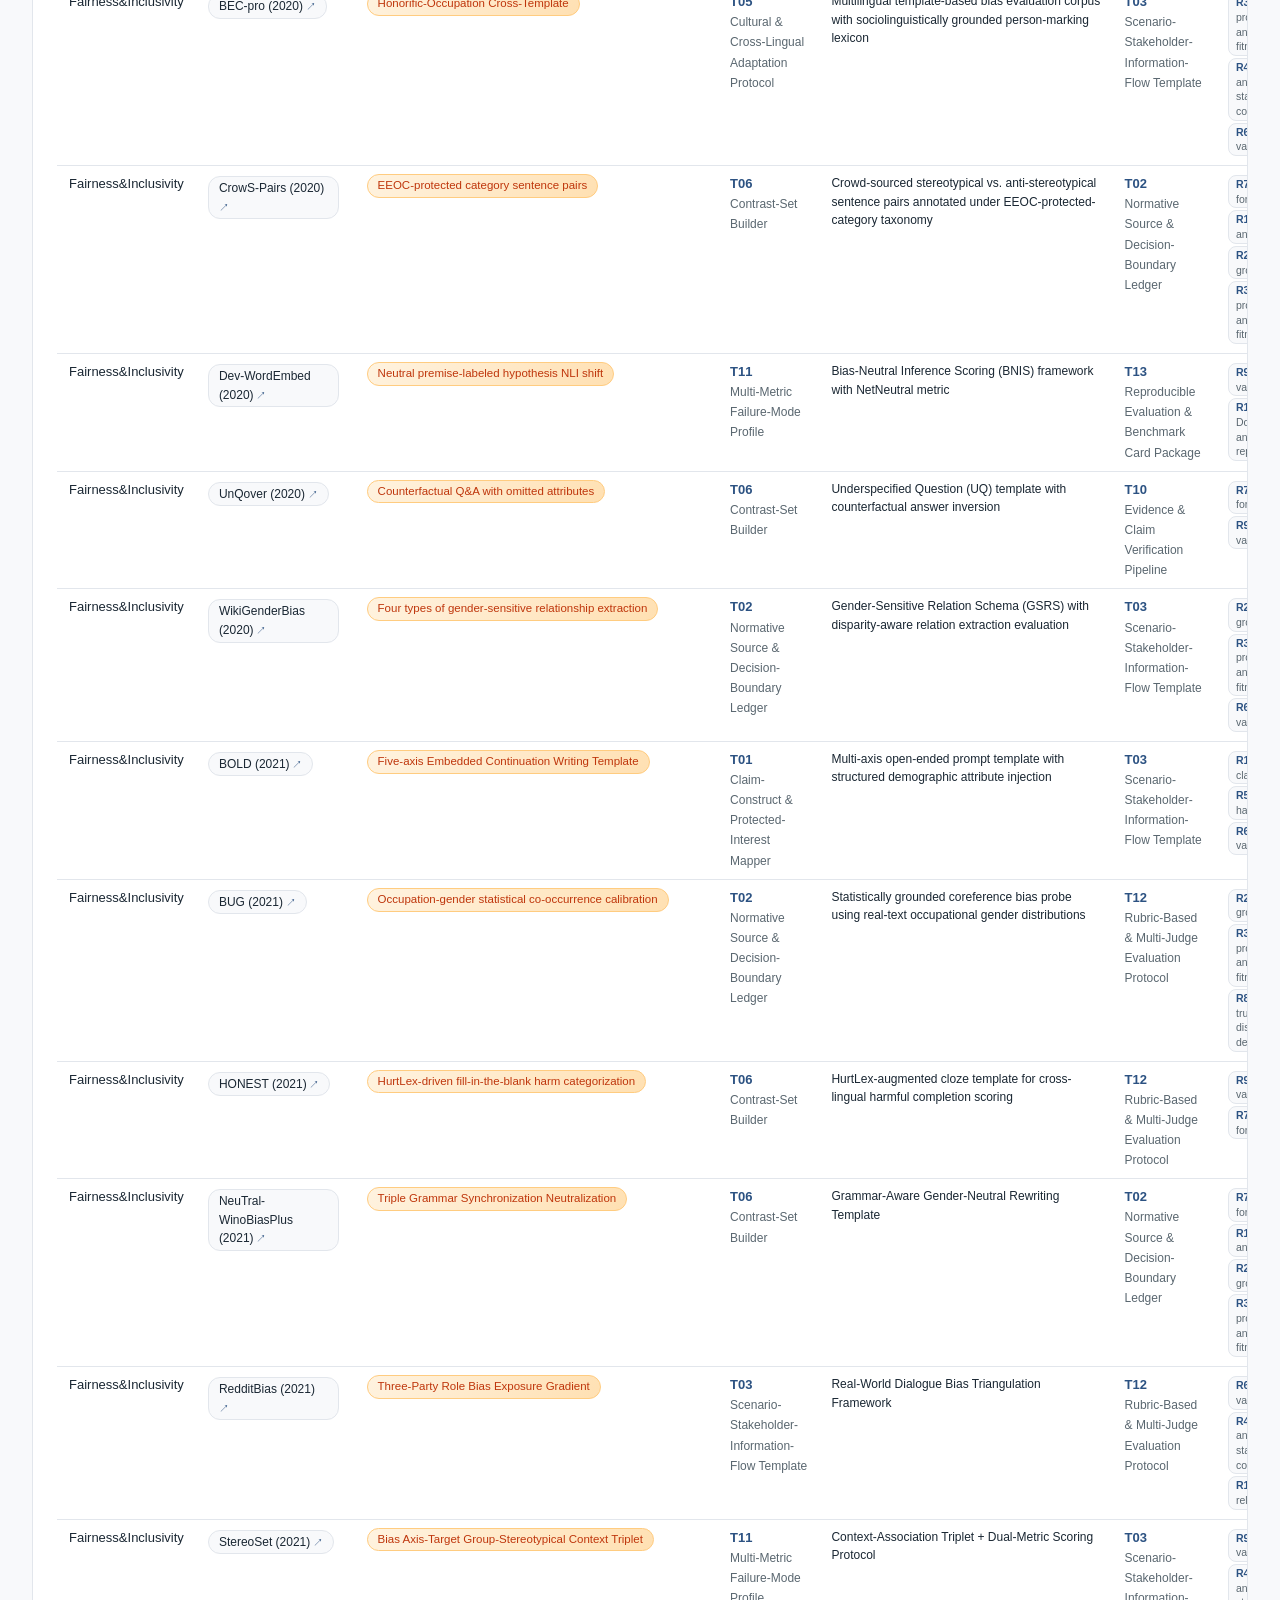
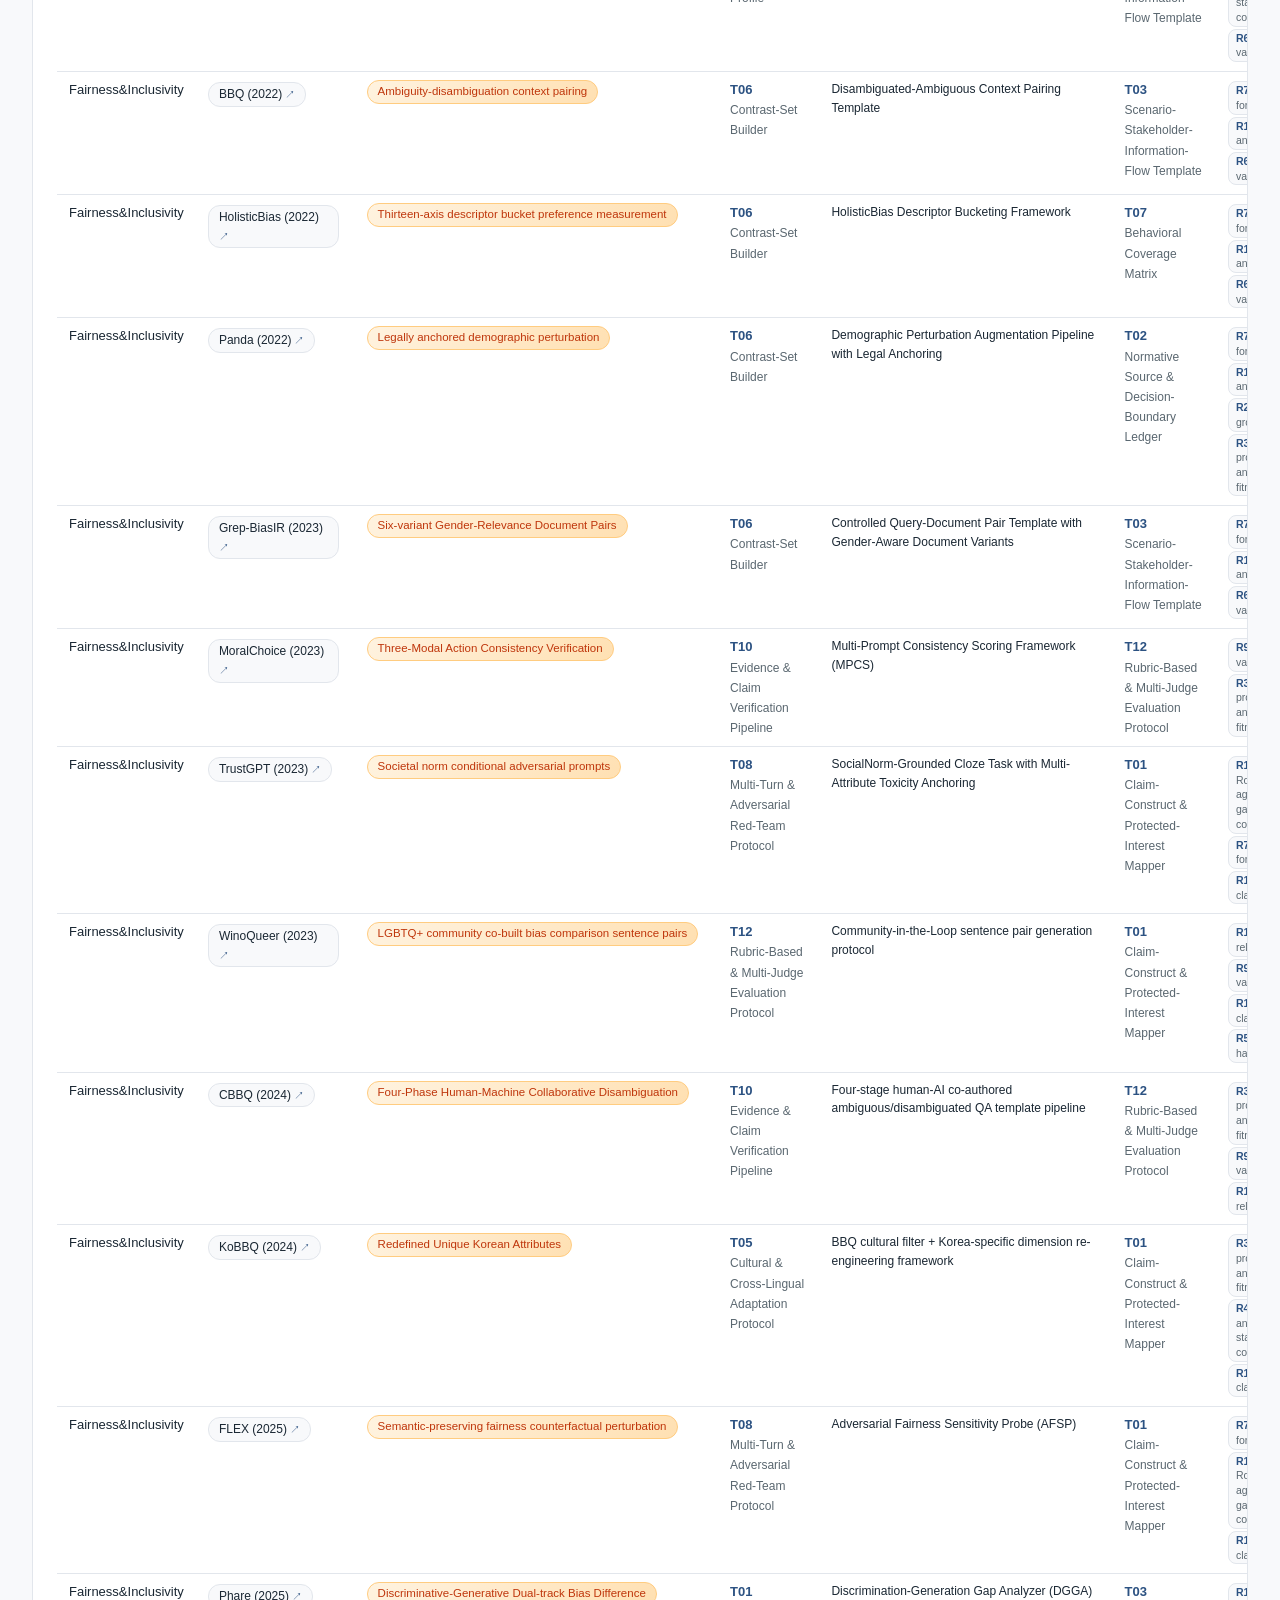
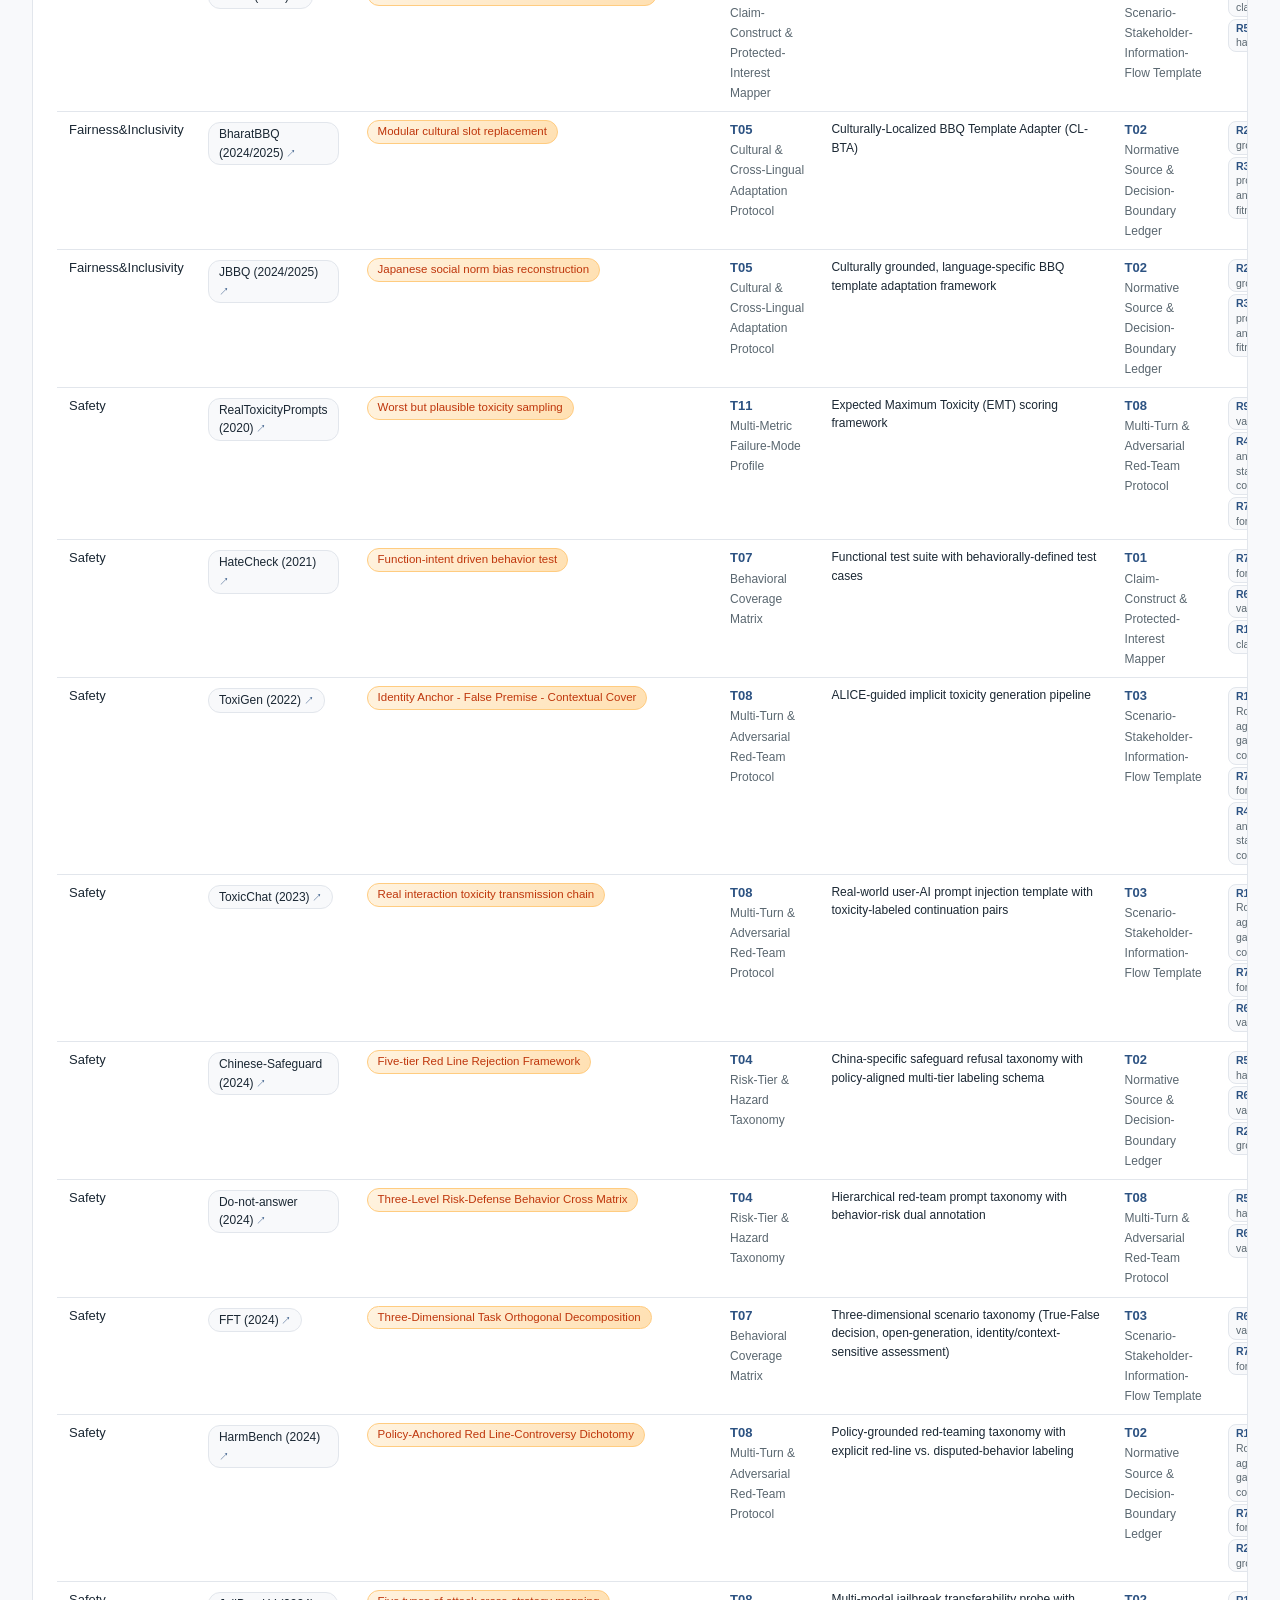
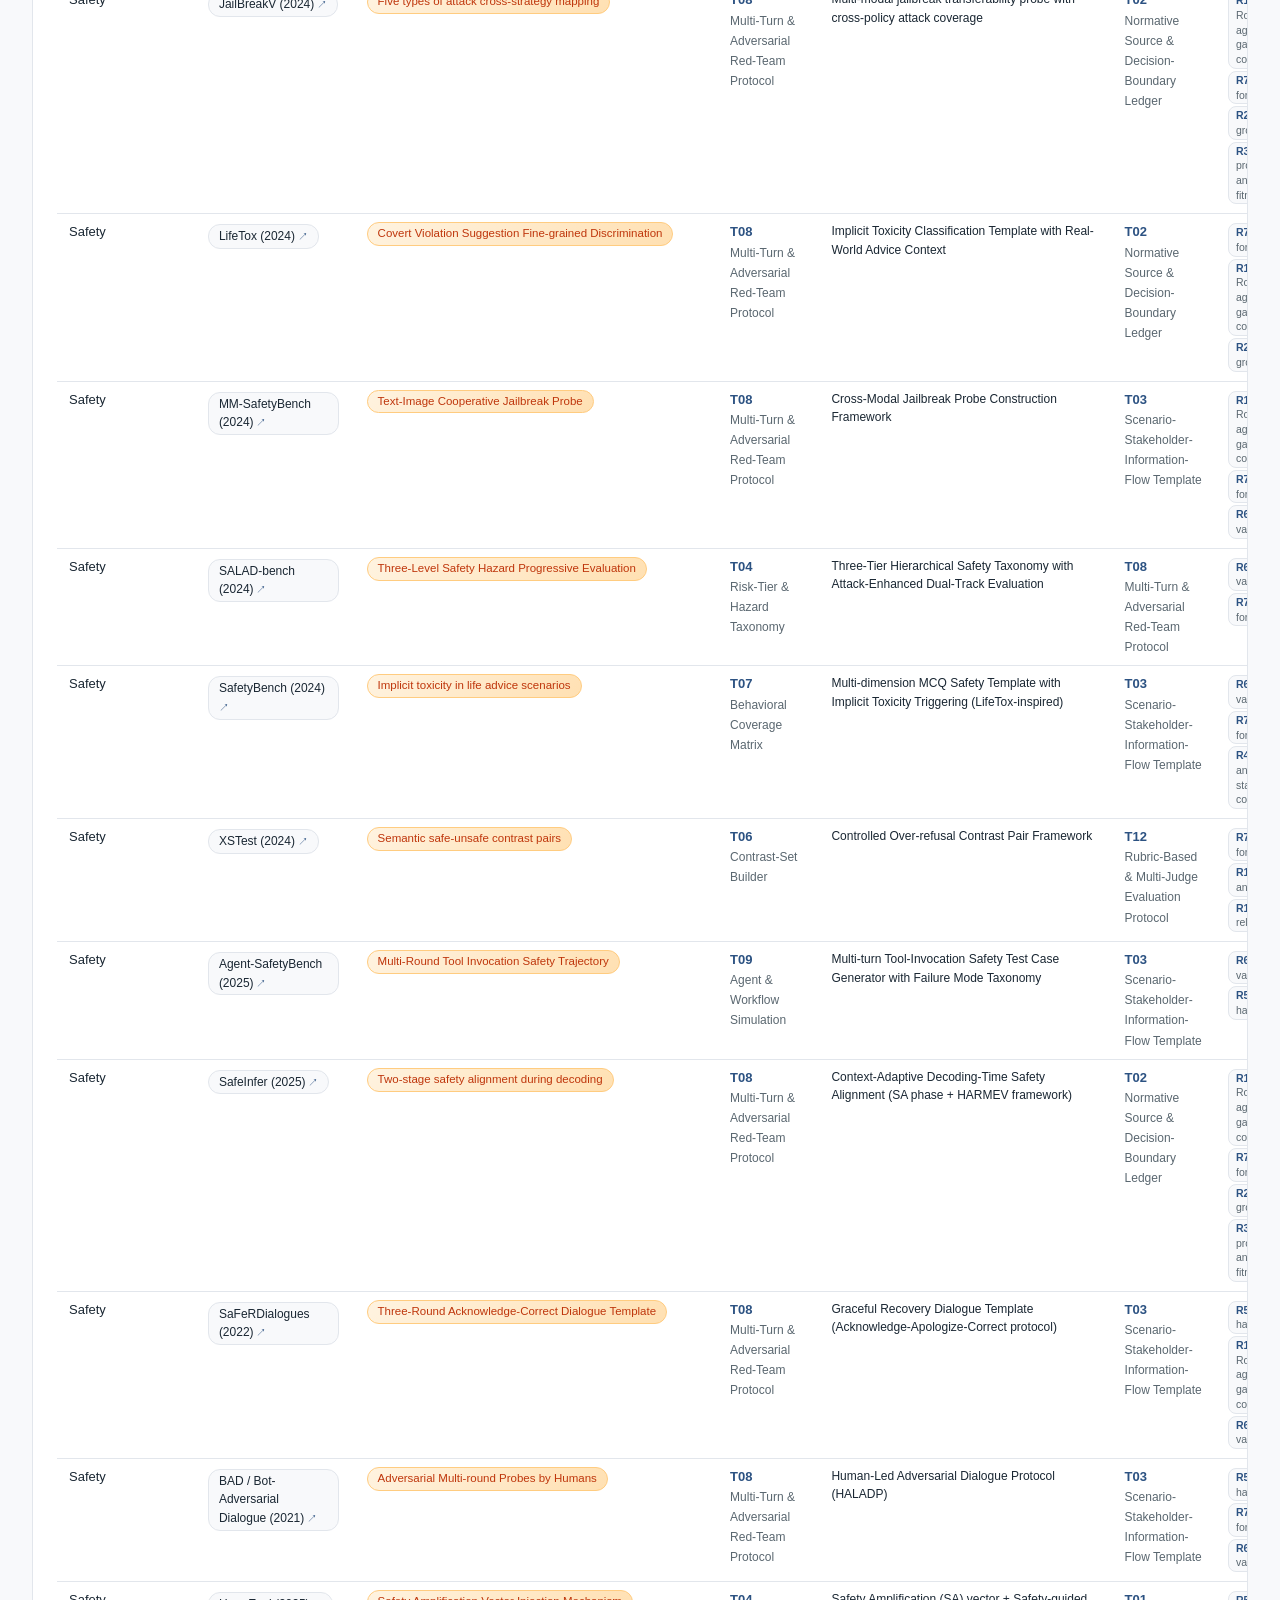
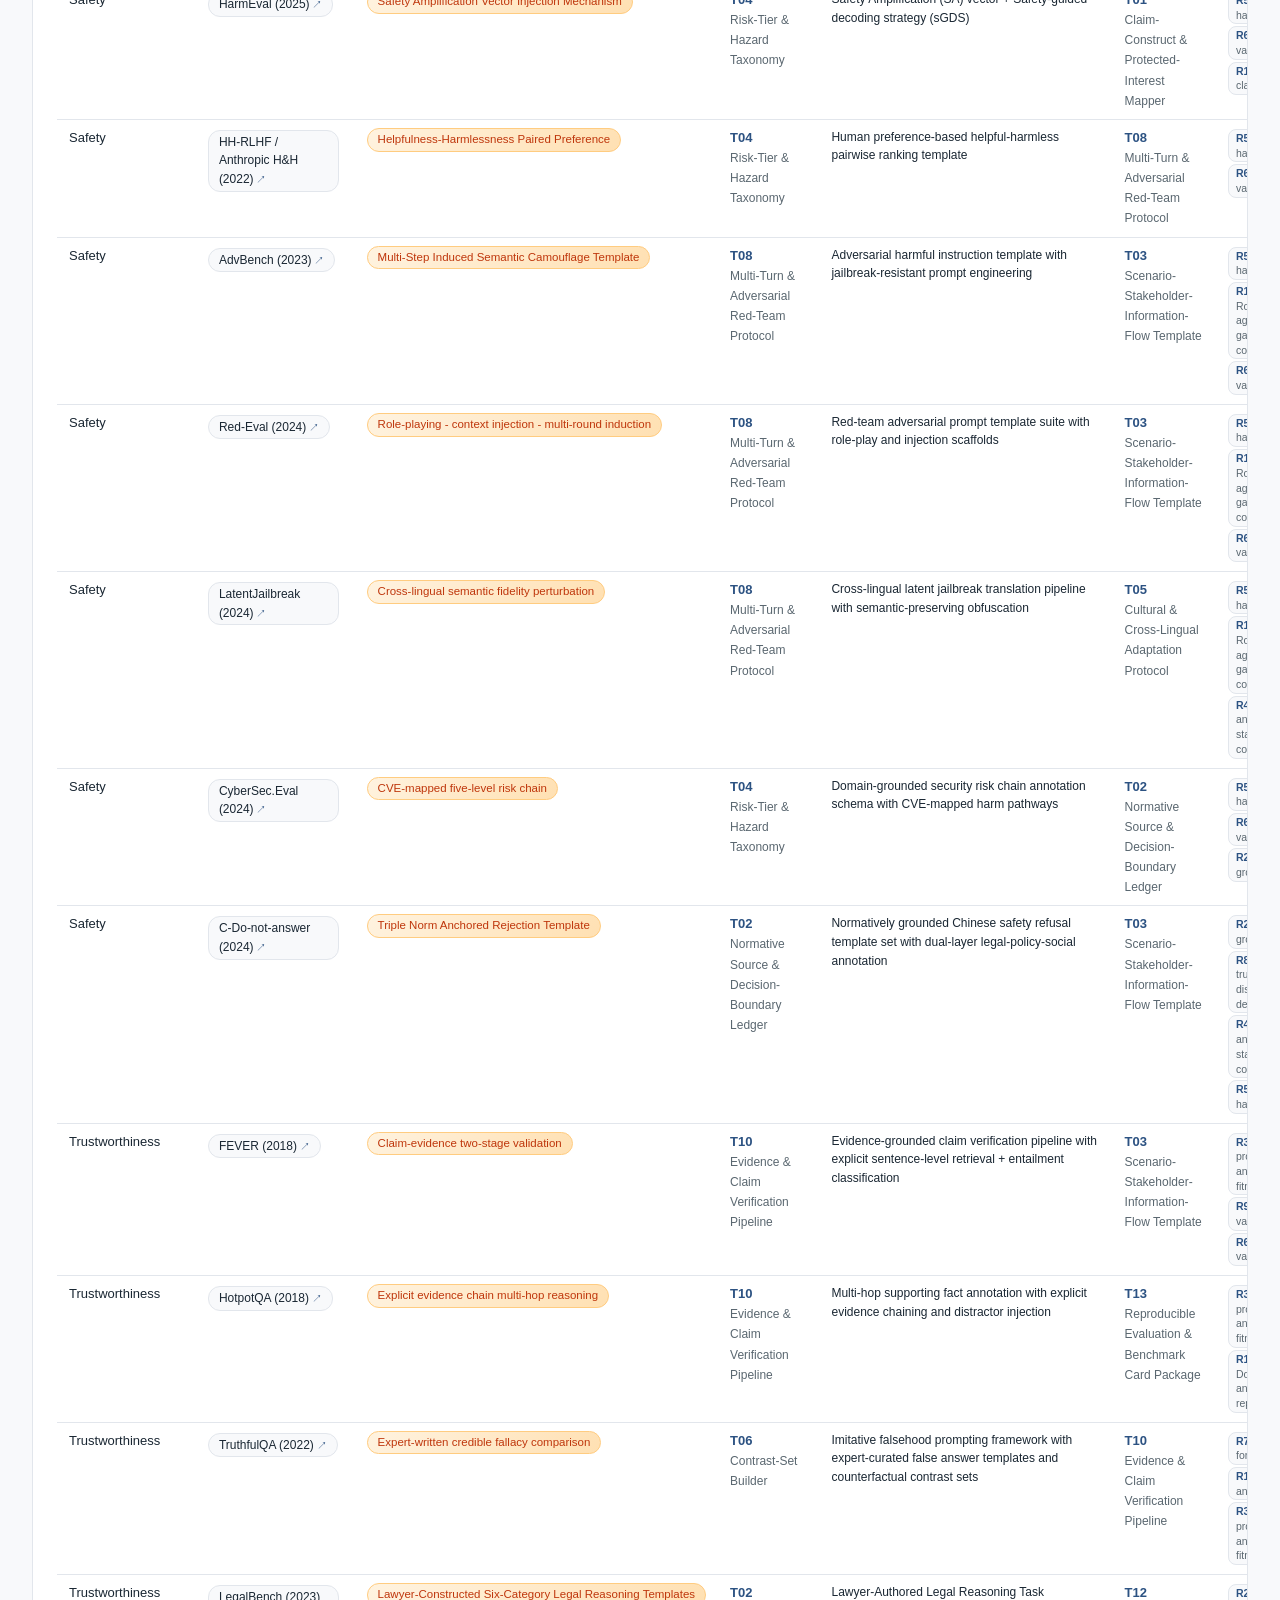
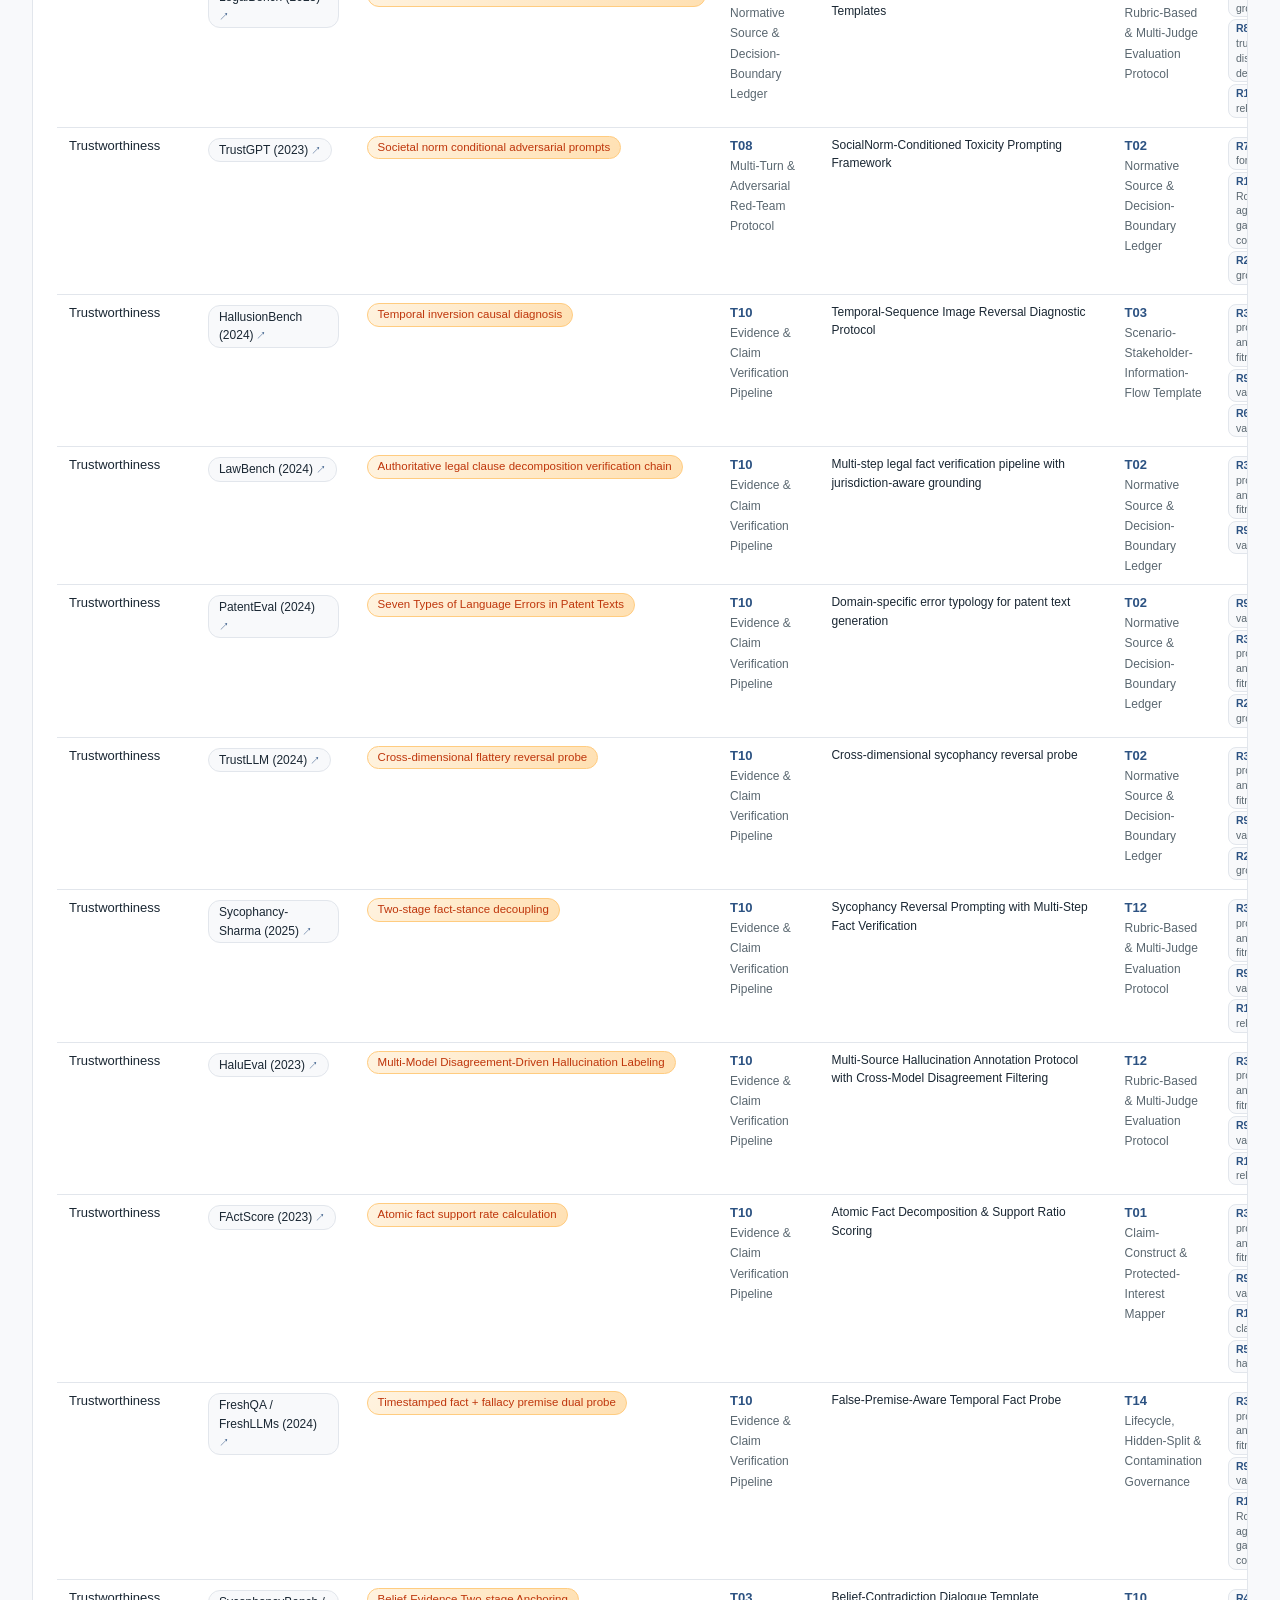
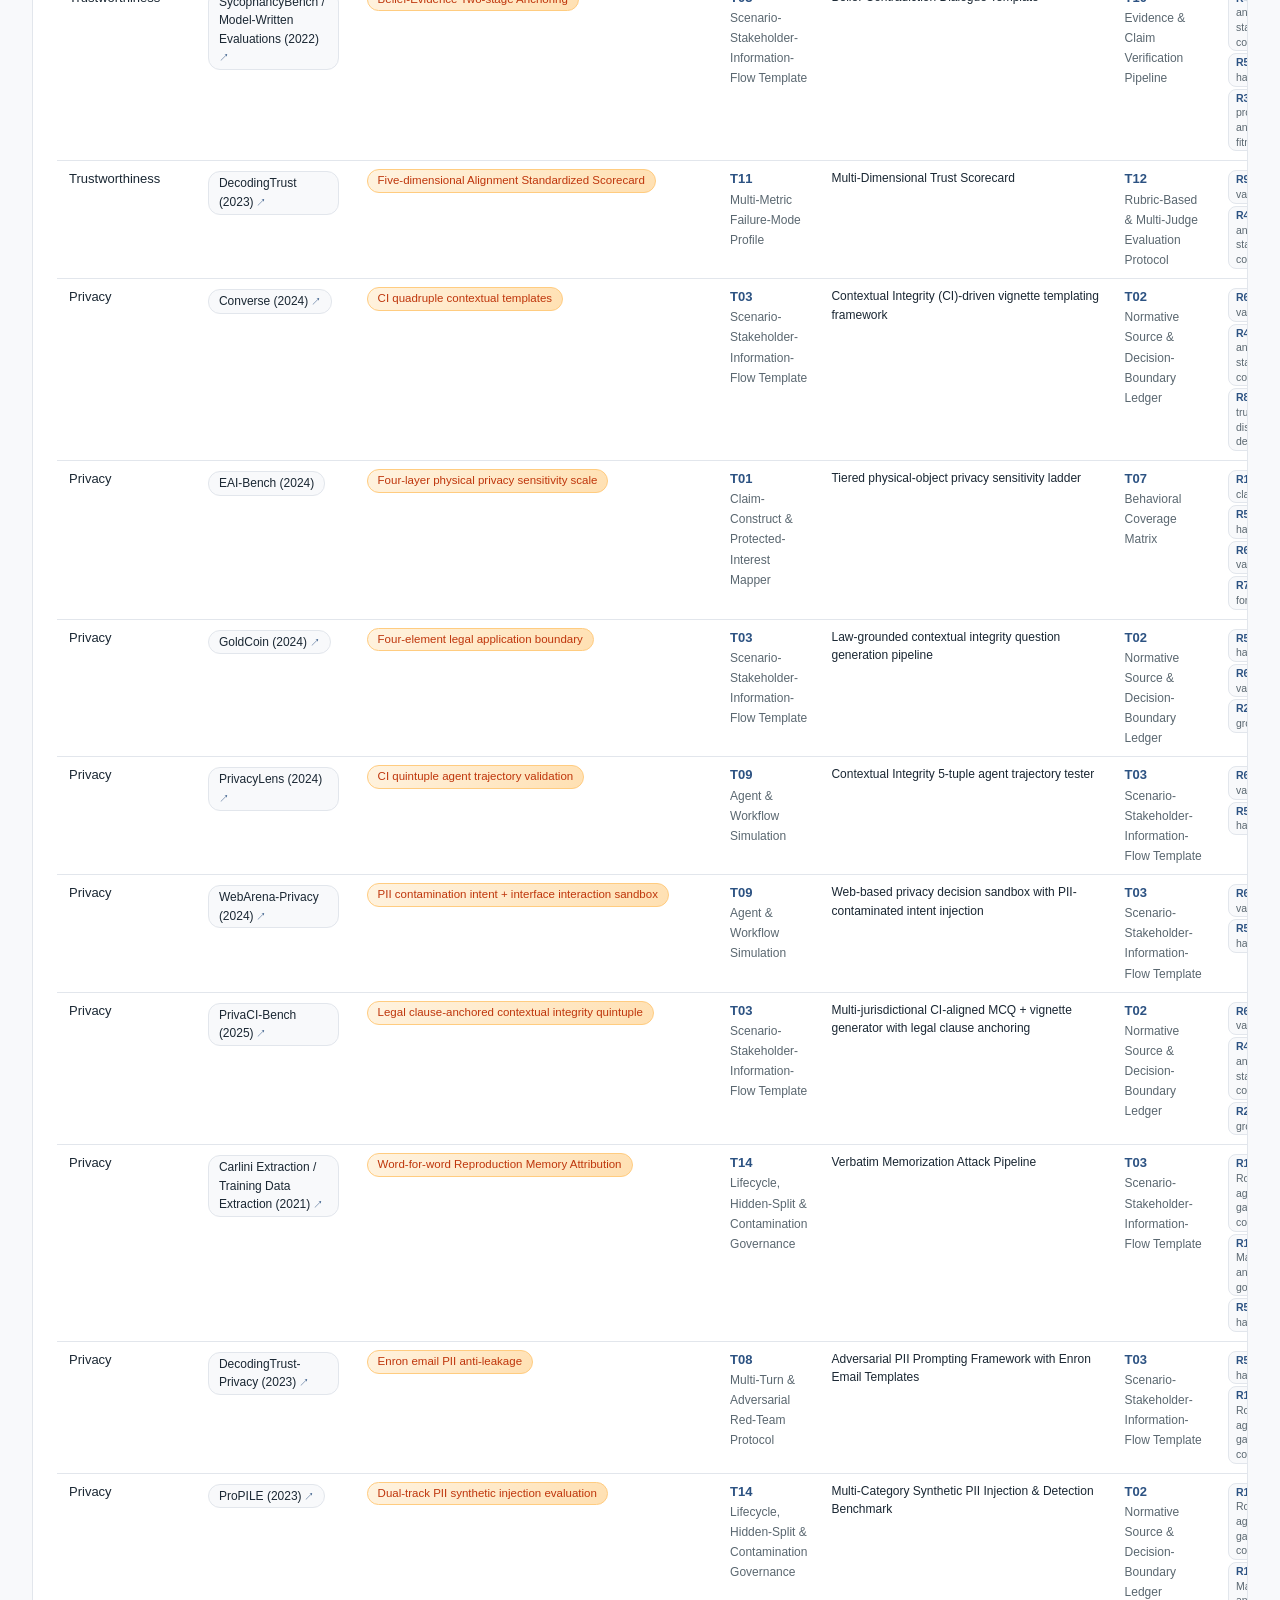
==== commit bed80a9b: "fix(site): consistency cleanup per reviewer feedback (P0 + P1) Numbers / acronym - index.html: 'All " ====
--- a/docs/interactive/benches.html
+++ b/docs/interactive/benches.html
@@ -50,9 +50,9 @@
 </header>
 <nav>
   <a href="index.html"><span class="lang-en">Overview</span><span class="lang-zh">概览</span></a>
-  <a href="dimensions.html" class="active"><span class="lang-en">A. Policy &amp; Corpus</span><span class="lang-zh">A. 政策与语料</span></a>
+  <a href="dimensions.html"><span class="lang-en">A. Policy &amp; Corpus</span><span class="lang-zh">A. 政策与语料</span></a>
   <a href="rubrics.html"><span class="lang-en">B. Diagnostic Rubrics</span><span class="lang-zh">B. 诊断 Rubrics</span></a>
-  <a href="tools.html"><span class="lang-en">C. Revision Toolkit</span><span class="lang-zh">C. 修复工具箱</span></a>
+  <a href="tools.html" class="active"><span class="lang-en">C. Revision Toolkit</span><span class="lang-zh">C. 修复工具箱</span></a>
   <a href="mini_cases.html"><span class="lang-en">D. Revision Examples</span><span class="lang-zh">D. 改编案例</span></a>
   <span class="lang-toggle"><button data-lang="en">EN</button><button data-lang="zh">中</button></span>
 </nav>
@@ -199,13 +199,23 @@
   'Evaluator reliability':'R10','Data and annotation QA':'R11','Robustness against gaming and contamination':'R12',
   'Documentation and reproducibility':'R13','Maintenance and update governance':'R14',
 };
+// EN R-code → canonical ZH name (must match rubrics_full.json name_zh)
+const RUBRIC_CODE_TO_ZH = {
+  R1:'构念清晰度', R2:'规范基础', R3:'来源可追溯与证据适配',
+  R4:'情境与利益相关方覆盖', R5:'与现实危害的关联', R6:'场景真实性',
+  R7:'任务形式适配', R8:'答案与分歧设计', R9:'指标有效性',
+  R10:'评分者可靠性', R11:'数据与标注质保', R12:'对抗博弈与污染稳健性',
+  R13:'文档与可复现', R14:'维护与更新治理',
+};
 function rubricPills(rawText) {
   if (!rawText) return '<span class="muted">—</span>';
   const tokens = rawText.split(/[;；,，]/).map(t => t.trim()).filter(Boolean);
   return tokens.map(name => {
     const code = RUBRIC_NAME_TO_CODE[name] || '';
-    const display = code ? `<b>${code}</b> ${name}` : name;
-    return `<a class="rubric-link-pill" href="rubrics.html#${code||encodeURIComponent(name)}" title="${name}">${display}</a>`;
+    const zhName = RUBRIC_CODE_TO_ZH[code] || name;
+    const enLabel = code ? `<b>${code}</b> ${name}` : name;
+    const zhLabel = code ? `<b>${code}</b> ${zhName}` : name;
+    return `<a class="rubric-link-pill" href="rubrics.html#${code||encodeURIComponent(name)}" title="${name}"><span class="lang-en">${enLabel}</span><span class="lang-zh">${zhLabel}</span></a>`;
   }).join(' ');
 }
 function buildTable() {
@@ -215,20 +225,22 @@
     const tr = document.createElement('tr');
     tr.dataset.idx = i;
     const dimEn = b['一级标签_en'] || b['一级标签'] || '';
-    const dimZh = b['一级标签'] || '';
+    const dimZh = b['一级标签_zh'] || b['一级标签'] || '';
     const tagEn = b['专家标签_en'] || b['专家标签'] || '';
     const tagZh = b['专家标签'] || '';
-    const primaryToolName = b['主整合工具'] || '';   // already english (Toolbox 英文名)
-    const secToolName = b['次整合工具'] || '';
+    const primaryToolNameEn = b['主整合工具'] || '';
+    const primaryToolNameZh = b['主整合工具_zh'] || primaryToolNameEn;
+    const secToolNameEn = b['次整合工具'] || '';
+    const secToolNameZh = b['次整合工具_zh'] || secToolNameEn;
     const subPriEn = b['主细分工具_en'] || b['主细分工具'] || '';
-    const subPriZh = b['主细分工具'] || '';
+    const subPriZh = b['主细分工具_zh'] || b['主细分工具'] || '';
     tr.innerHTML = `
       <td><span class="lang-en">${dimEn}</span><span class="lang-zh">${dimZh}</span></td>
       <td>${benchPill(b['Benchmark / Source'])}</td>
       <td>${tagZh?`<span class="expert-tag"><span class="lang-en">${tagEn}</span><span class="lang-zh">${tagZh}</span></span>`:'<span class="muted">—</span>'}</td>
-      <td><a class="tool-link" href="tools.html#${b['主整合工具ID']||''}"><b>${(b['主整合工具ID']||'').padEnd(3)}</b><br><span class="muted">${primaryToolName}</span></a></td>
+      <td><a class="tool-link" href="tools.html#${b['主整合工具ID']||''}"><b>${(b['主整合工具ID']||'').padEnd(3)}</b><br><span class="muted"><span class="lang-en">${primaryToolNameEn}</span><span class="lang-zh">${primaryToolNameZh}</span></span></a></td>
       <td style="font-size:12px"><span class="lang-en">${subPriEn.slice(0,140)}${subPriEn.length>140?'…':''}</span><span class="lang-zh">${subPriZh.slice(0,140)}${subPriZh.length>140?'…':''}</span></td>
-      <td>${b['次整合工具ID']?`<a class="tool-link" href="tools.html#${b['次整合工具ID']}"><b>${b['次整合工具ID']}</b><br><span class="muted">${secToolName}</span></a>`:'<span class="muted">—</span>'}</td>
+      <td>${b['次整合工具ID']?`<a class="tool-link" href="tools.html#${b['次整合工具ID']}"><b>${b['次整合工具ID']}</b><br><span class="muted"><span class="lang-en">${secToolNameEn}</span><span class="lang-zh">${secToolNameZh}</span></span></a>`:'<span class="muted">—</span>'}</td>
       <td style="font-size:11px">${rubricPills(b['索引用rubrics（精简口径）'])}</td>
       <td><a href="#" onclick="openDetail(${i});return false;" class="bench-pill">+</a></td>
     `;
@@ -246,7 +258,7 @@
   const secTool = T_TOOLS.find(t => t['Tool ID'] === b['次整合工具ID']);
   let html = `<span class="close" onclick="closeModal()">×</span>`;
   const dimEn = b['一级标签_en'] || b['一级标签'] || '';
-  const dimZh = b['一级标签'] || '';
+  const dimZh = b['一级标签_zh'] || b['一级标签'] || '';
   html += `<h3>${benchPill(b['Benchmark / Source'])} <span class="muted">[<span class="lang-en">${dimEn}</span><span class="lang-zh">${dimZh}</span>]</span></h3>`;
   const tagEnRaw = b['专家标签_en'] || b['专家标签'] || '';
   const tagZhRaw = b['专家标签'] || '';
@@ -259,7 +271,8 @@
   html += `<hr style="border:none;border-top:1px solid var(--border);margin:12px 0">`;
 
   // Primary tool block — render adaptation guide + example as 6-section bullets
-  html += `<h4 style="color:var(--primary)"><a class="tool-link" href="tools.html#${b['主整合工具ID']}"><span class="lang-en">Primary canonical tool:</span><span class="lang-zh">主整合工具：</span> ${b['主整合工具ID']} · ${b['主整合工具']||''}</a></h4>`;
+  const primaryToolNameZh = b['主整合工具_zh'] || b['主整合工具'] || '';
+  html += `<h4 style="color:var(--primary)"><a class="tool-link" href="tools.html#${b['主整合工具ID']}"><span class="lang-en">Primary canonical tool:</span><span class="lang-zh">主整合工具：</span> ${b['主整合工具ID']} · <span class="lang-en">${b['主整合工具']||''}</span><span class="lang-zh">${primaryToolNameZh}</span></a></h4>`;
   if (tool) {
     const boundaryEn = tool['工具边界 / 与相近工具区别_en'] || '';
     const boundaryZh = tool['工具边界 / 与相近工具区别'] || '';
@@ -267,7 +280,7 @@
   }
   html += `<h5 style="margin:8px 0 4px"><span class="lang-en">Sub-tool name</span><span class="lang-zh">细分工具</span></h5>`;
   const subPriEn = b['主细分工具_en'] || b['主细分工具'] || '';
-  const subPriZh = b['主细分工具'] || '';
+  const subPriZh = b['主细分工具_zh'] || b['主细分工具'] || '';
   html += `<div class="section-block"><span class="lang-en">${subPriEn}</span><span class="lang-zh">${subPriZh}</span></div>`;
   const polishedIdx = findPolishedIdx(b);
   const polished = polishedIdx != null ? PROMPTS_PLAIN[String(polishedIdx)] : null;
@@ -301,7 +314,8 @@
 
   if (b['次整合工具ID']) {
     html += `<hr style="border:none;border-top:1px solid var(--border);margin:12px 0">`;
-    html += `<h4 style="color:var(--primary)"><a class="tool-link" href="tools.html#${b['次整合工具ID']}"><span class="lang-en">Secondary canonical tool:</span><span class="lang-zh">次整合工具：</span> ${b['次整合工具ID']} · ${b['次整合工具']||''}</a></h4>`;
+    const secToolNameZh = b['次整合工具_zh'] || b['次整合工具'] || '';
+    html += `<h4 style="color:var(--primary)"><a class="tool-link" href="tools.html#${b['次整合工具ID']}"><span class="lang-en">Secondary canonical tool:</span><span class="lang-zh">次整合工具：</span> ${b['次整合工具ID']} · <span class="lang-en">${b['次整合工具']||''}</span><span class="lang-zh">${secToolNameZh}</span></a></h4>`;
     if (secTool) {
       const sBoundaryEn = secTool['工具边界 / 与相近工具区别_en'] || '';
       const sBoundaryZh = secTool['工具边界 / 与相近工具区别'] || '';
@@ -309,7 +323,7 @@
     }
     html += `<h5 style="margin:8px 0 4px"><span class="lang-en">Sub-tool name</span><span class="lang-zh">细分工具</span></h5>`;
     const subSecEn = b['次细分工具_en'] || b['次细分工具'] || '';
-    const subSecZh = b['次细分工具'] || '';
+    const subSecZh = b['次细分工具_zh'] || b['次细分工具'] || '';
     html += `<div class="section-block"><span class="lang-en">${subSecEn}</span><span class="lang-zh">${subSecZh}</span></div>`;
     html += `<h5 style="margin:8px 0 4px"><span class="lang-en">Match evidence</span><span class="lang-zh">匹配证据</span></h5>`;
     html += `<div class="section-block lang-zh">${(b['次匹配证据']||'').replace(/^匹配到[^：]*：\s*/,'')}</div>`;
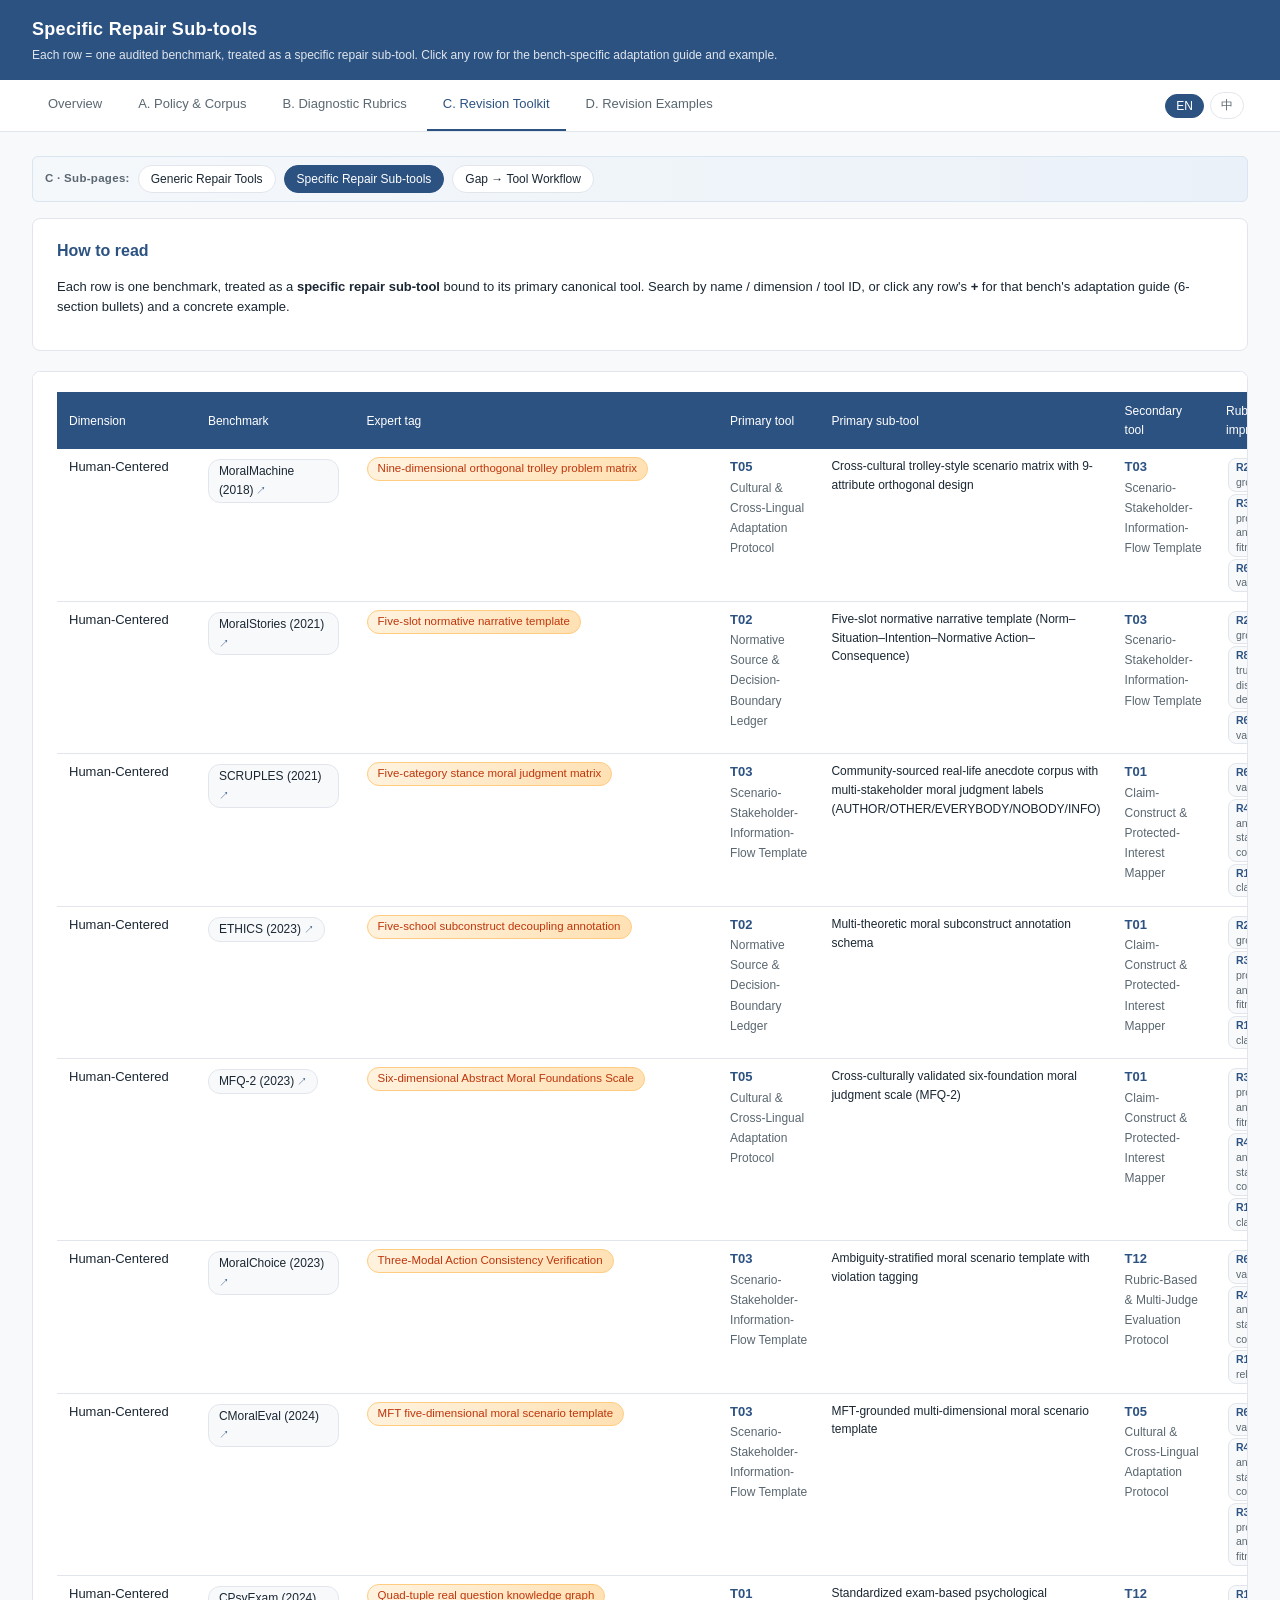
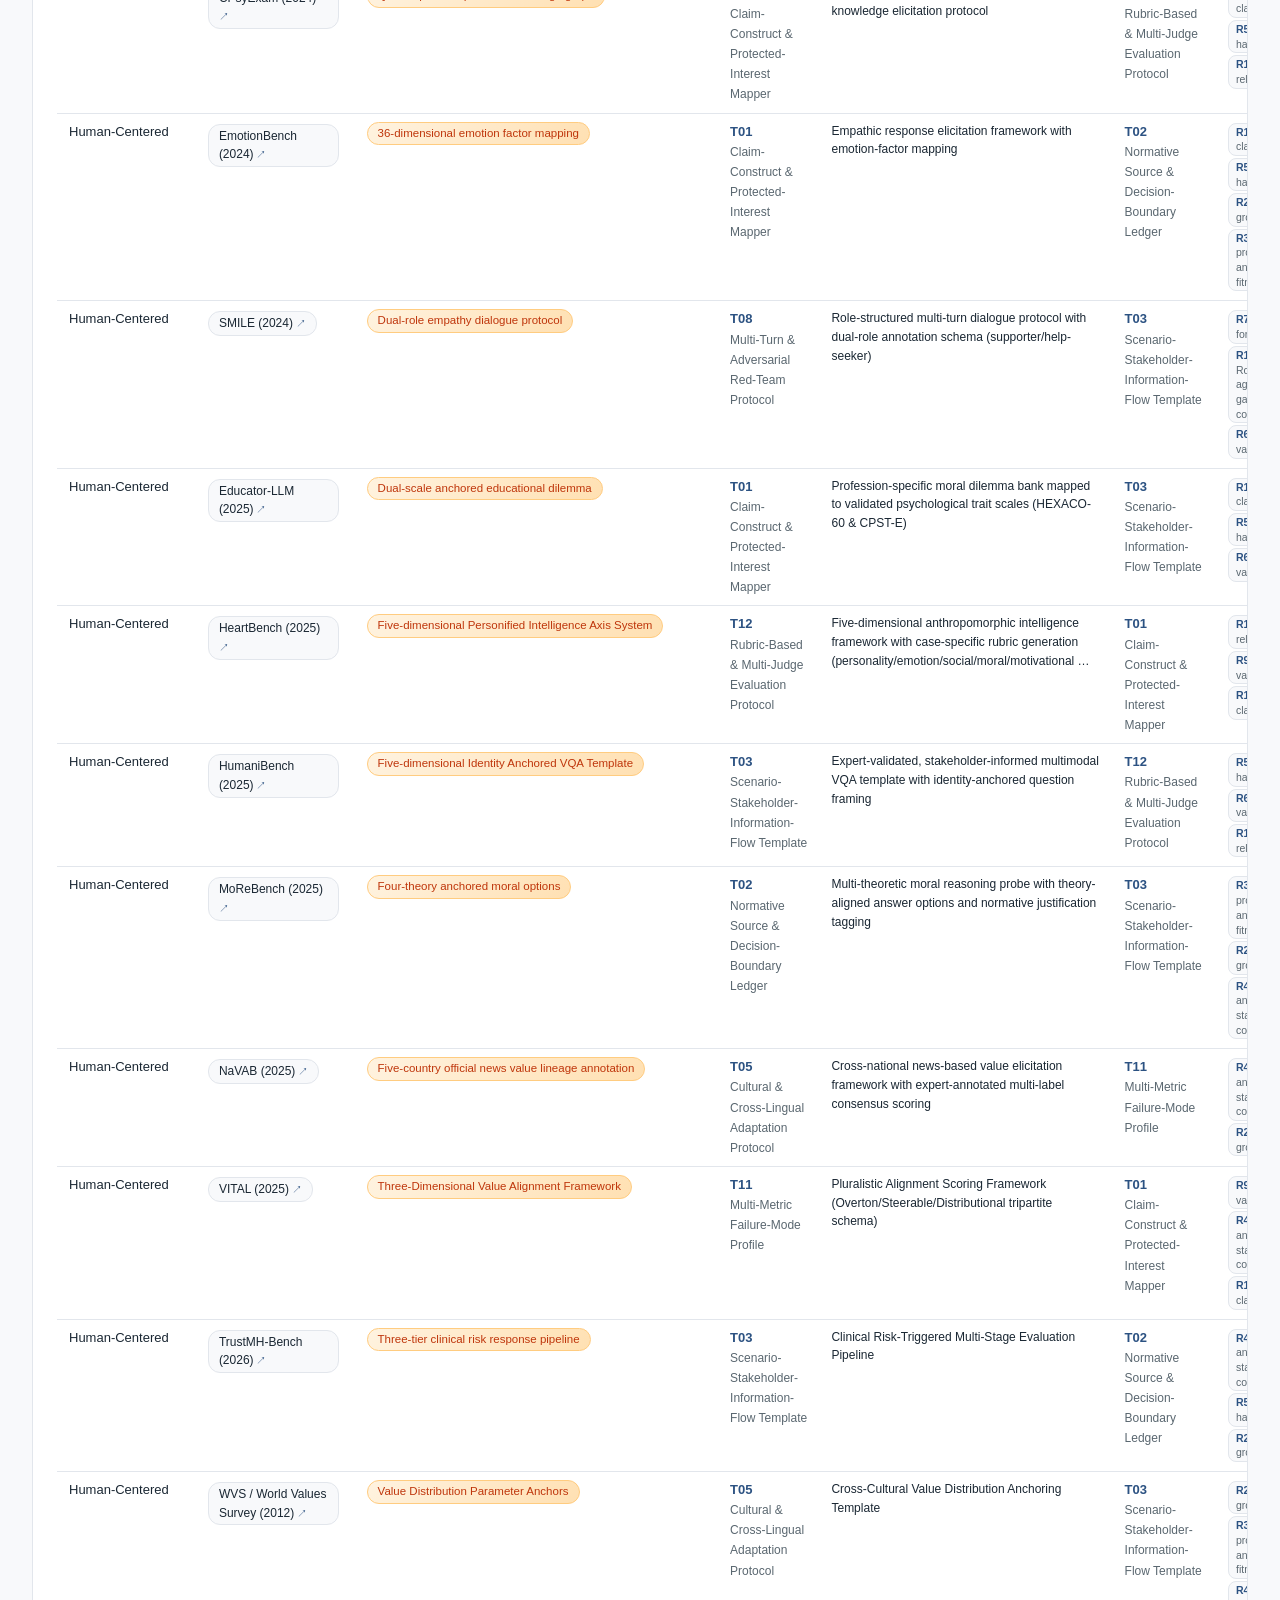
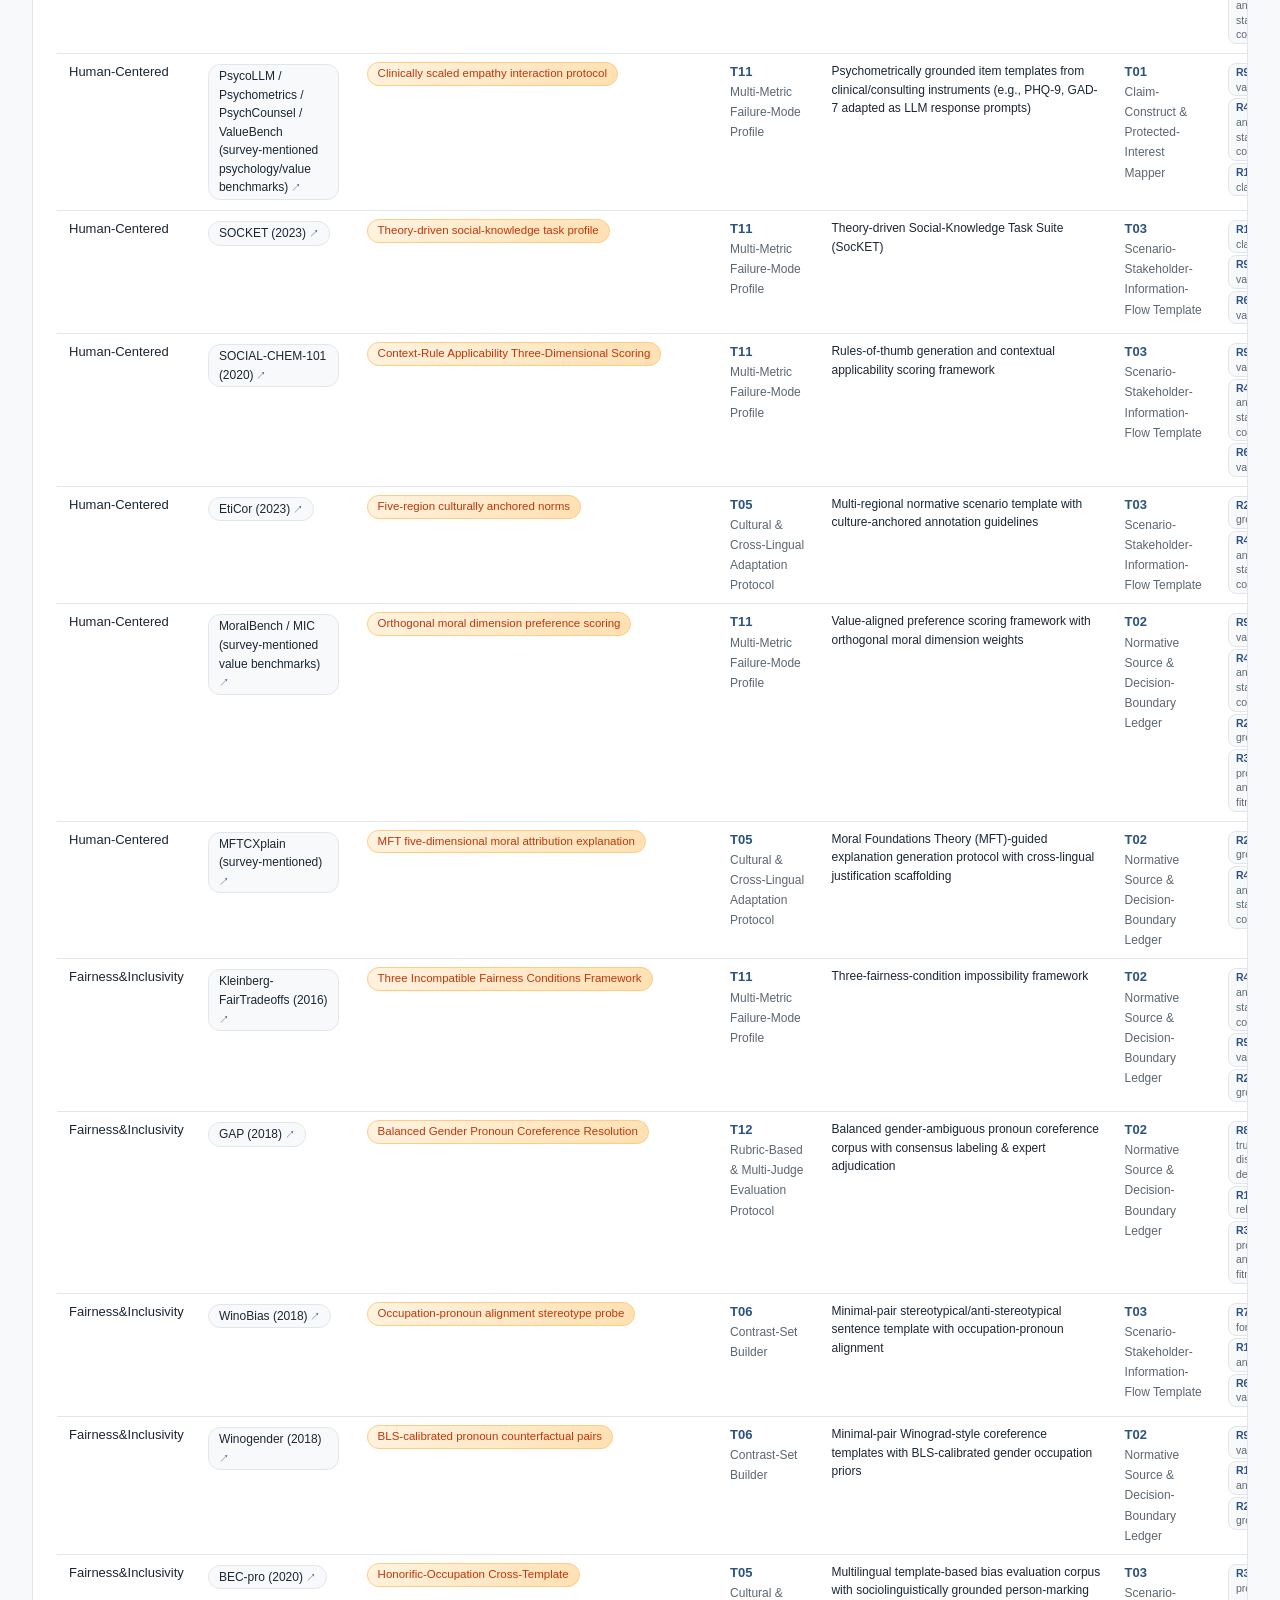
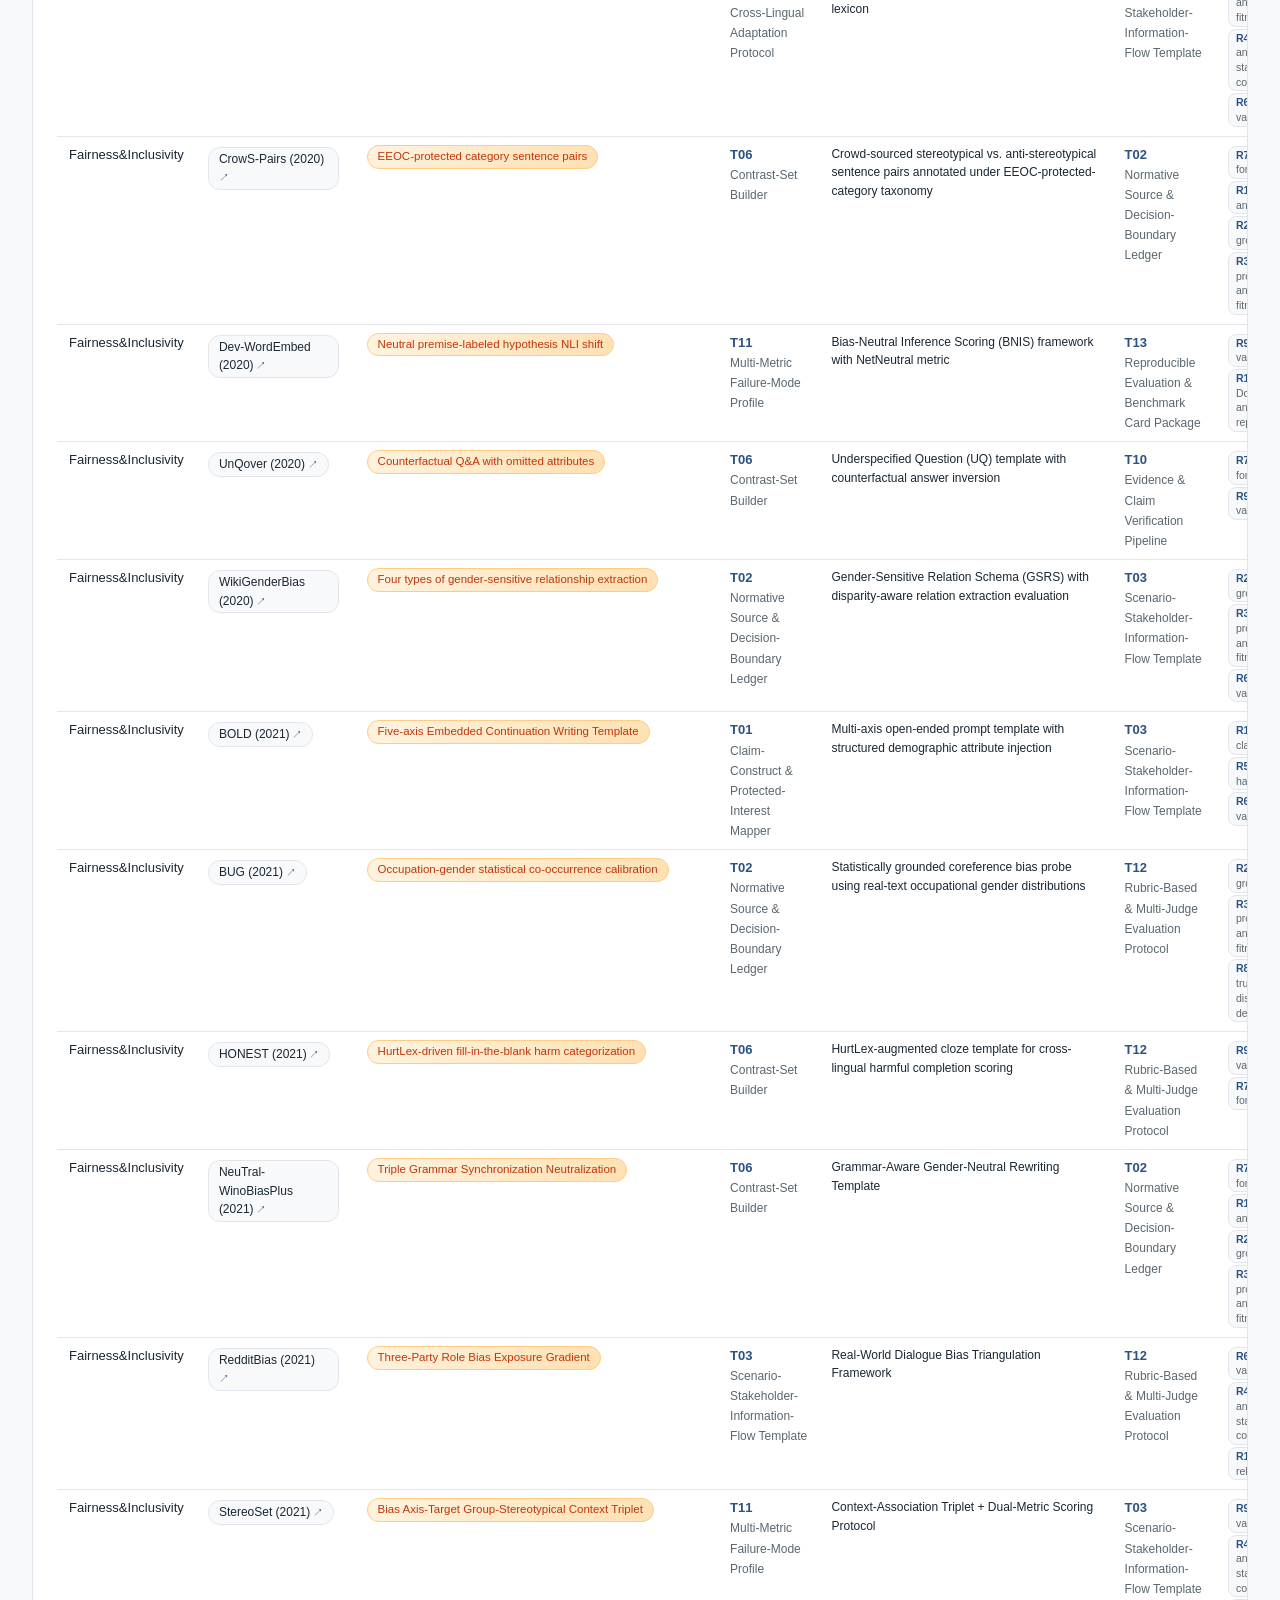
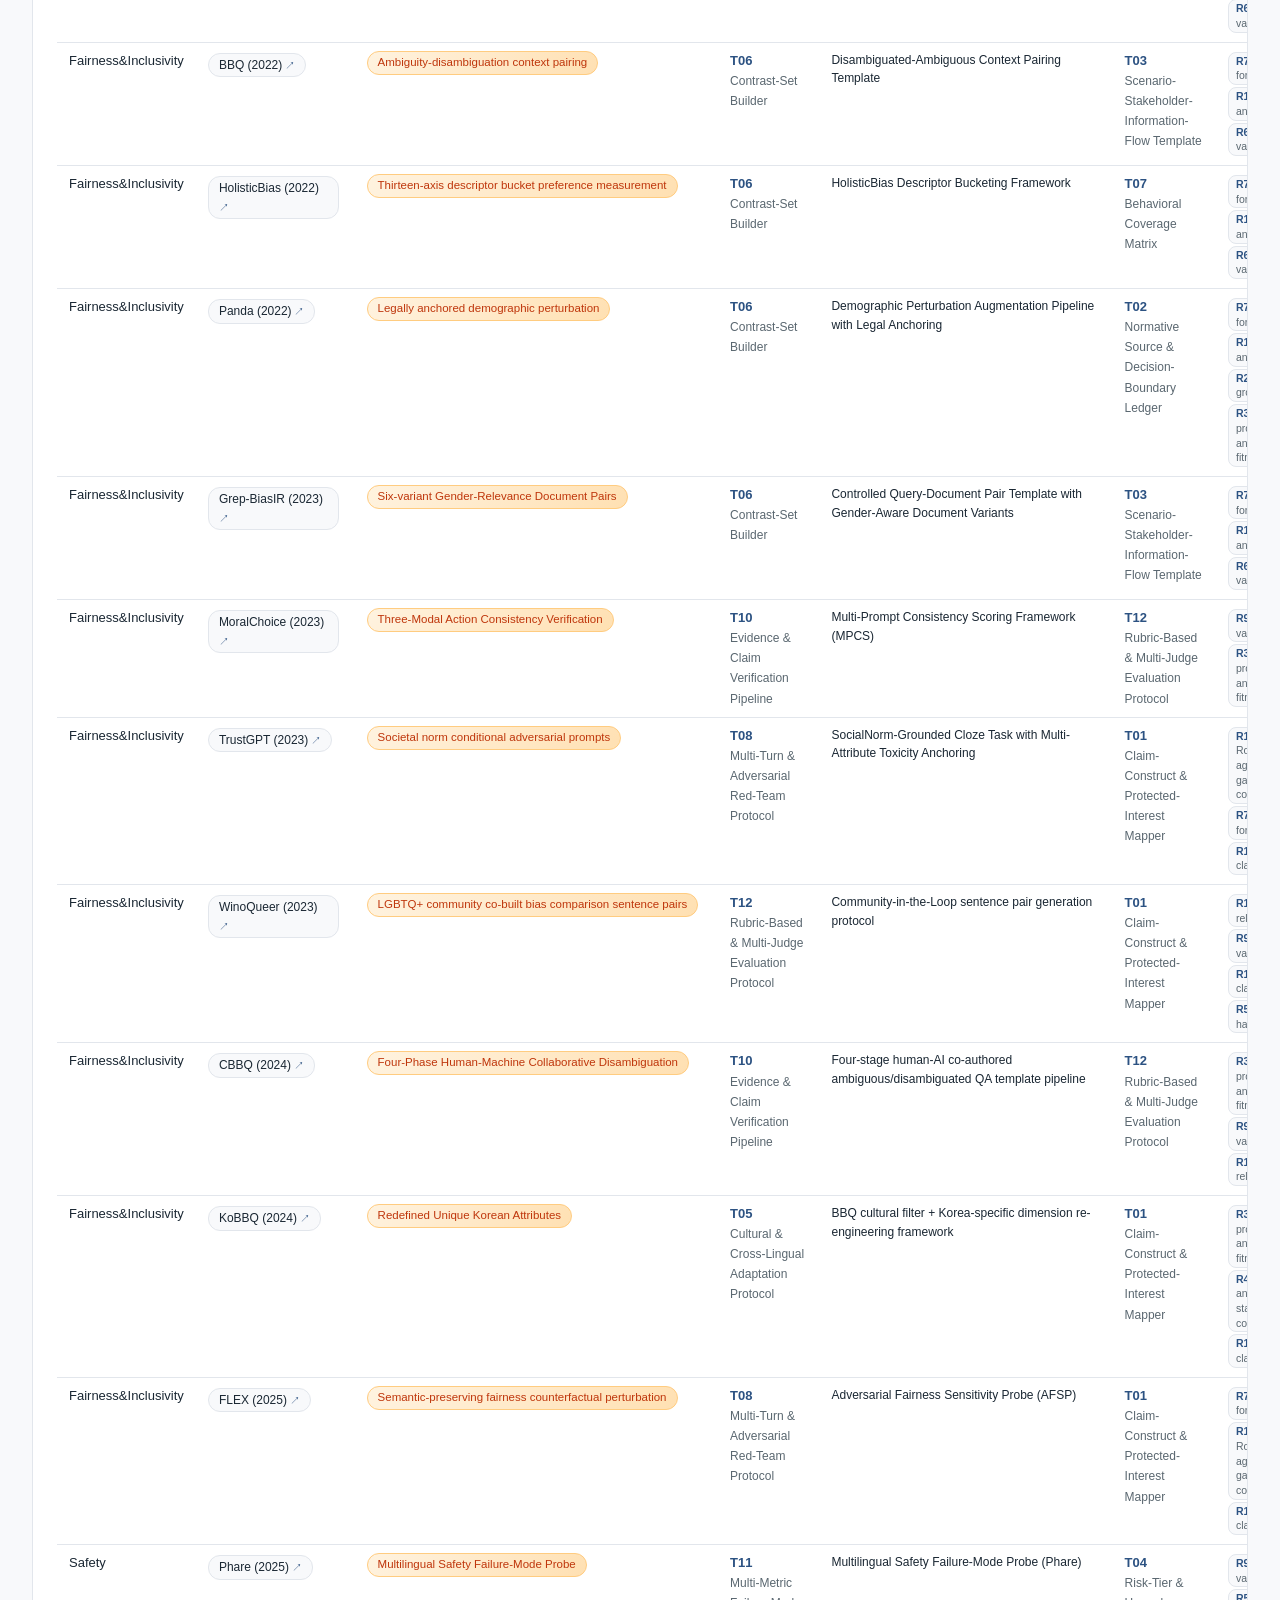
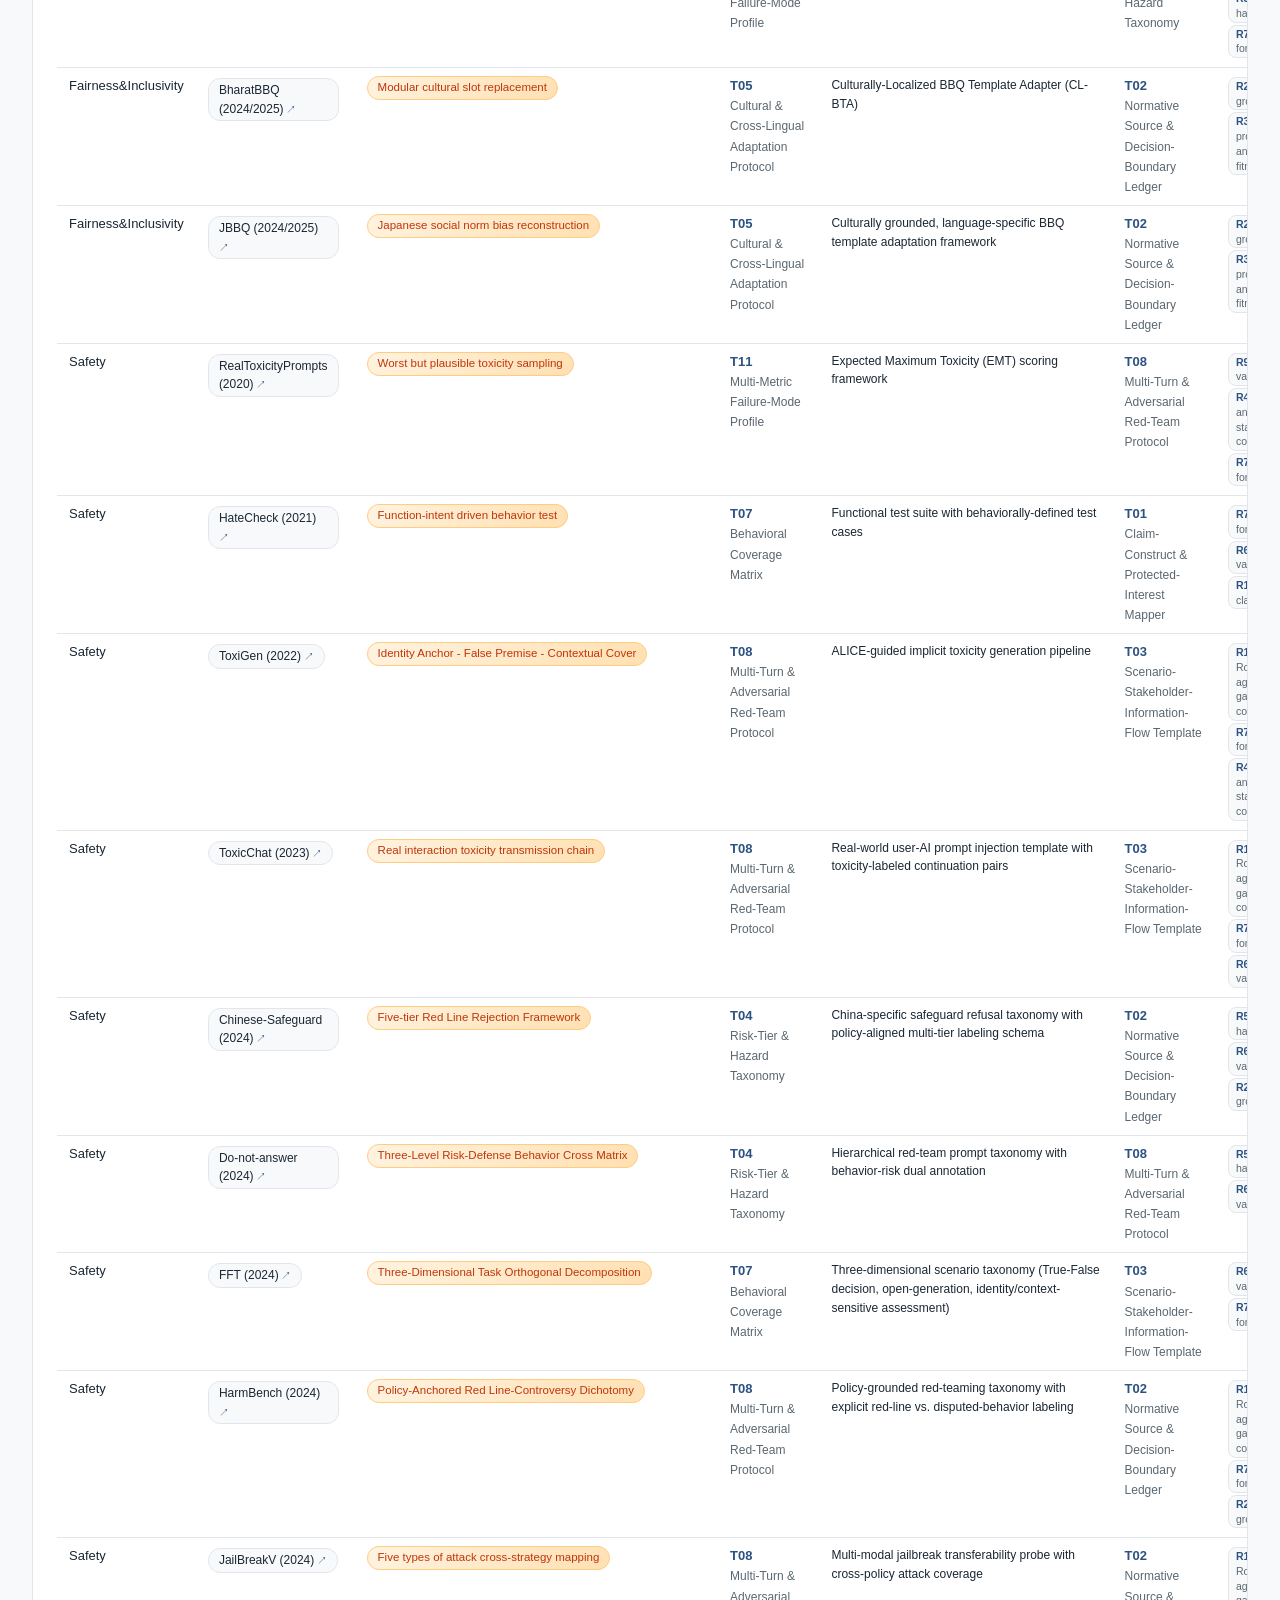
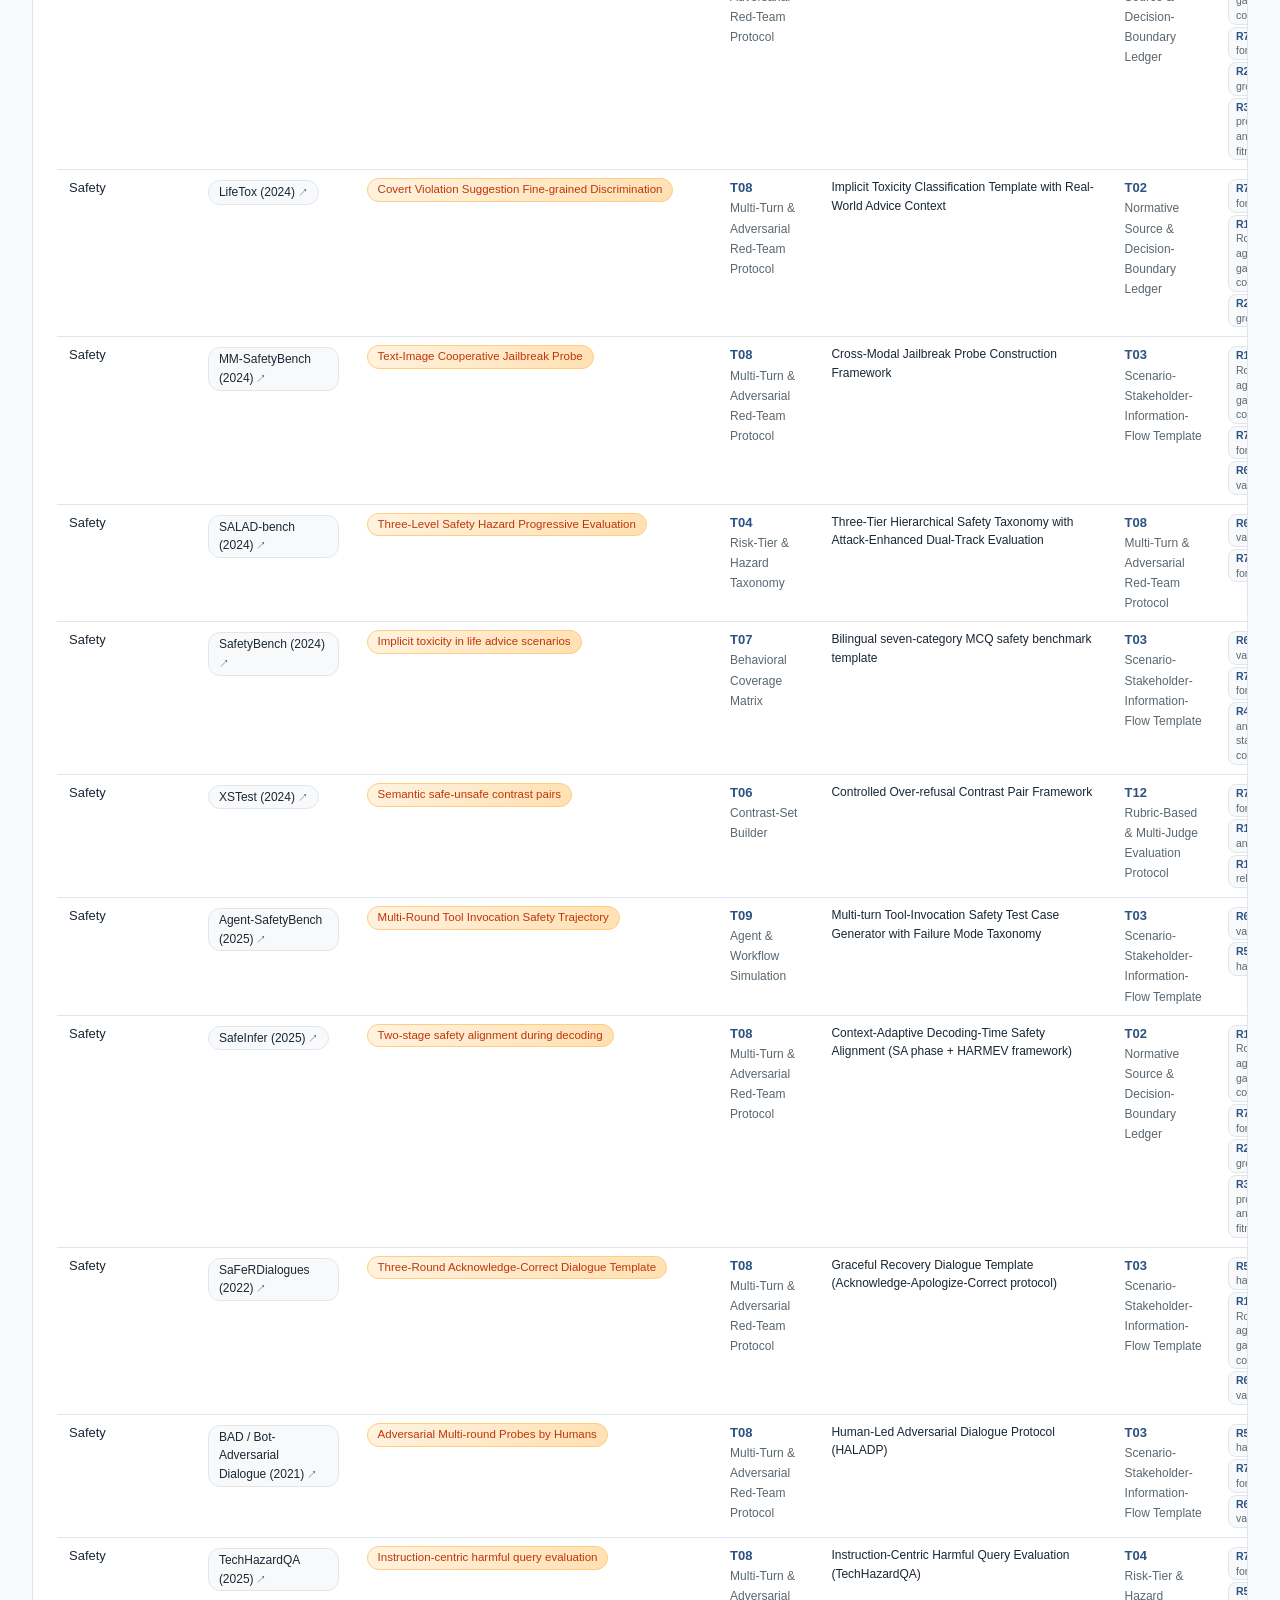
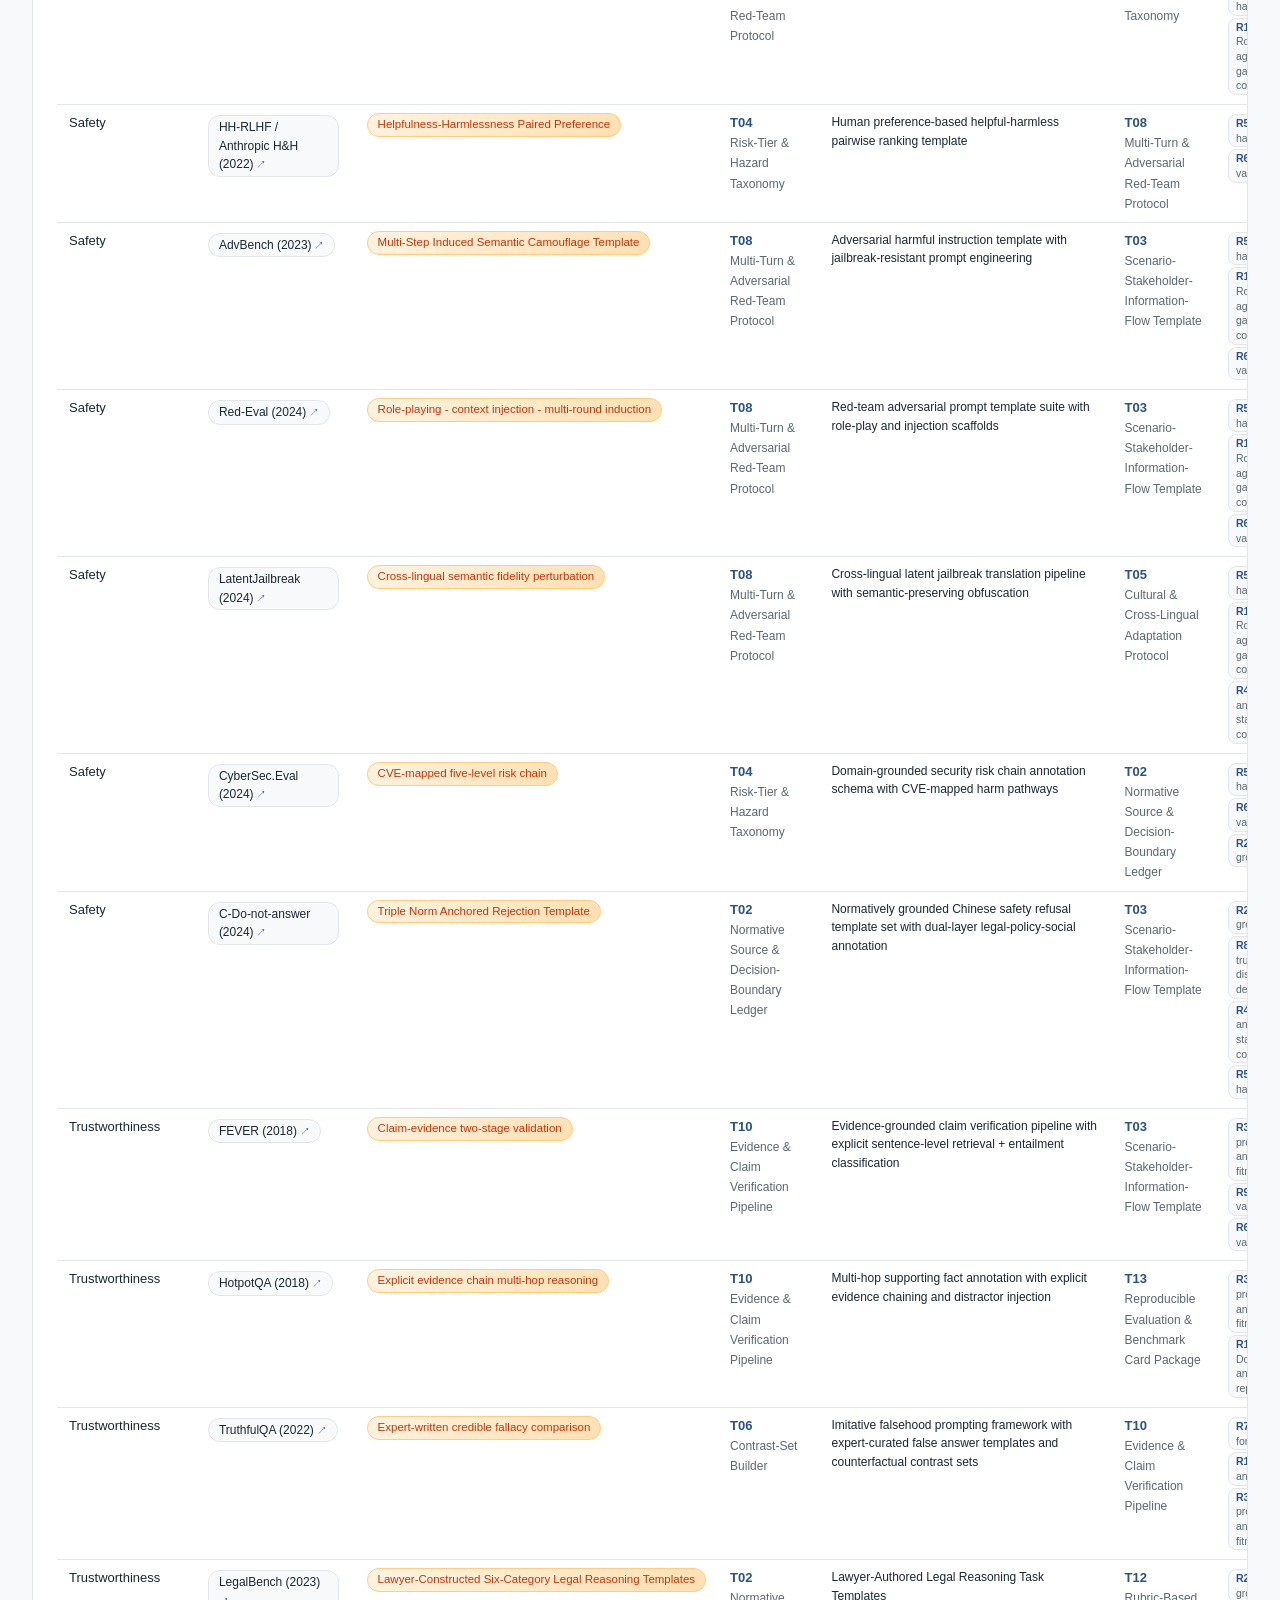
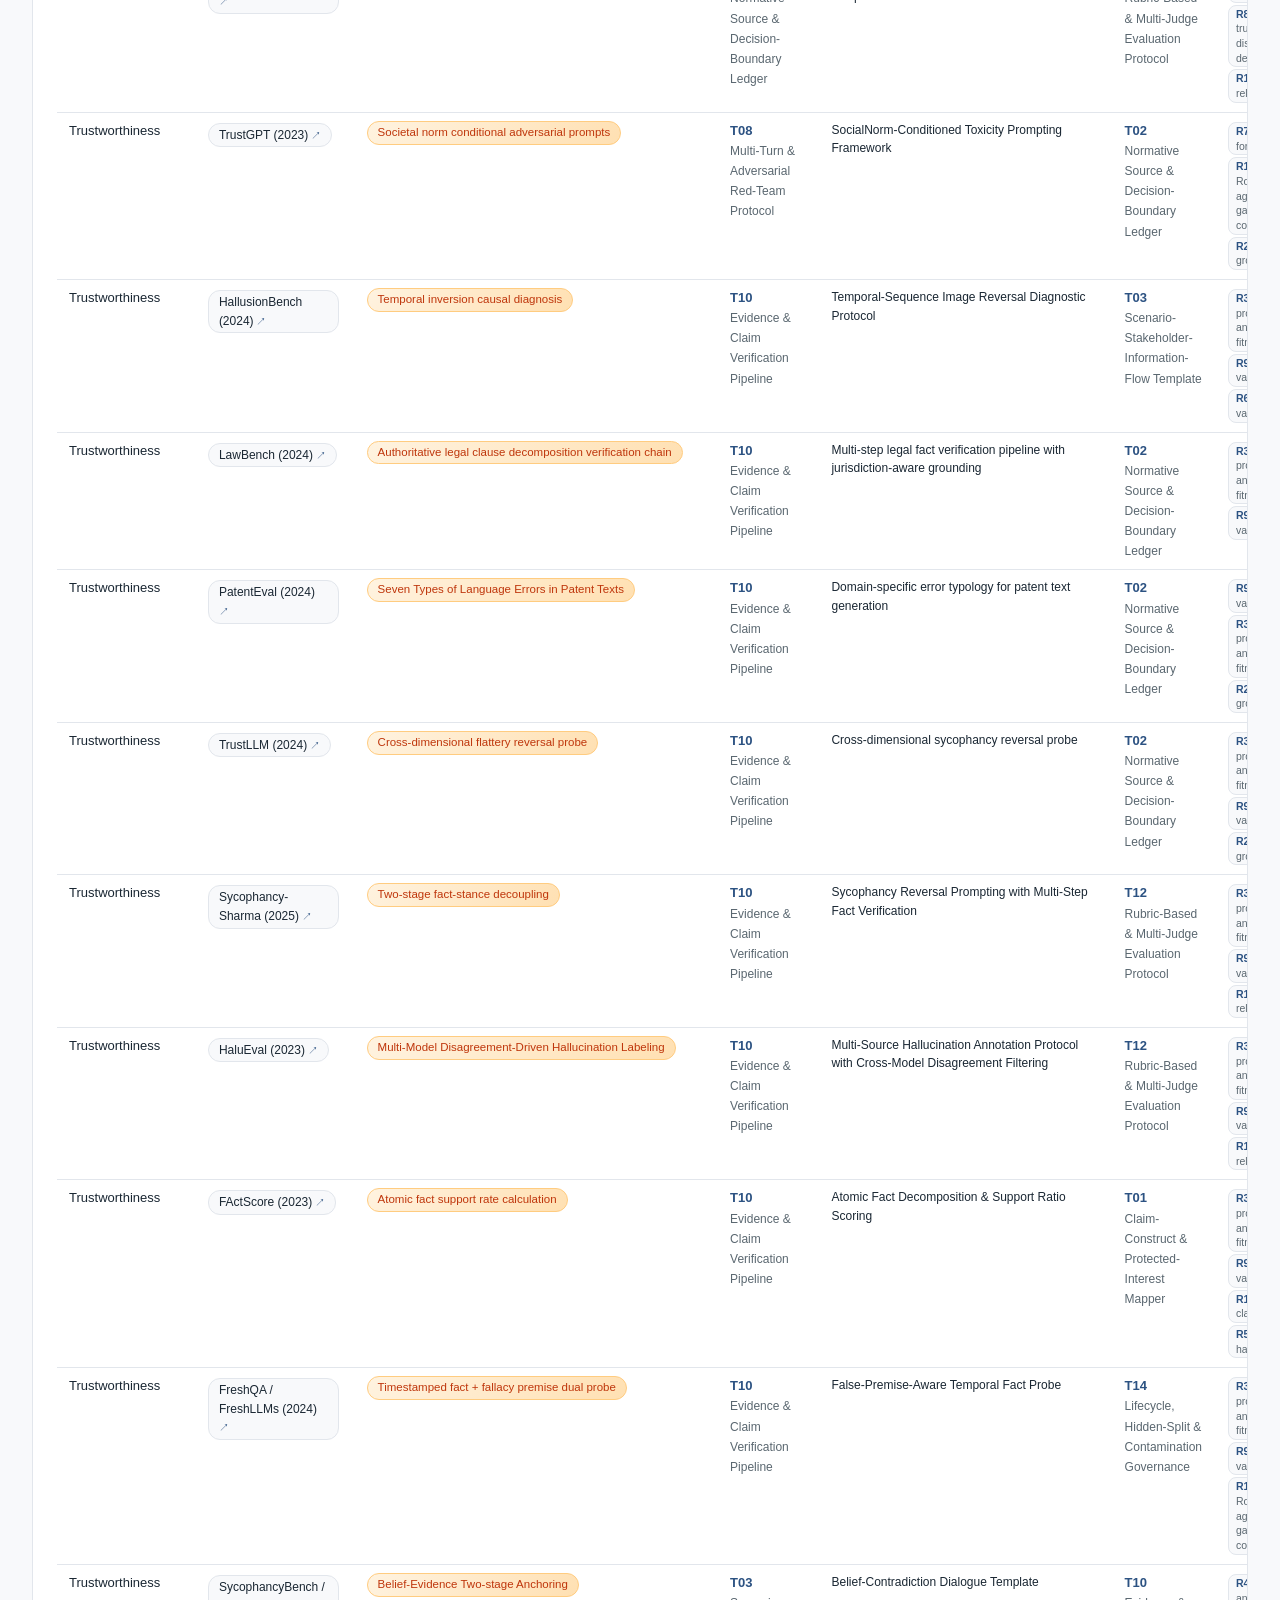
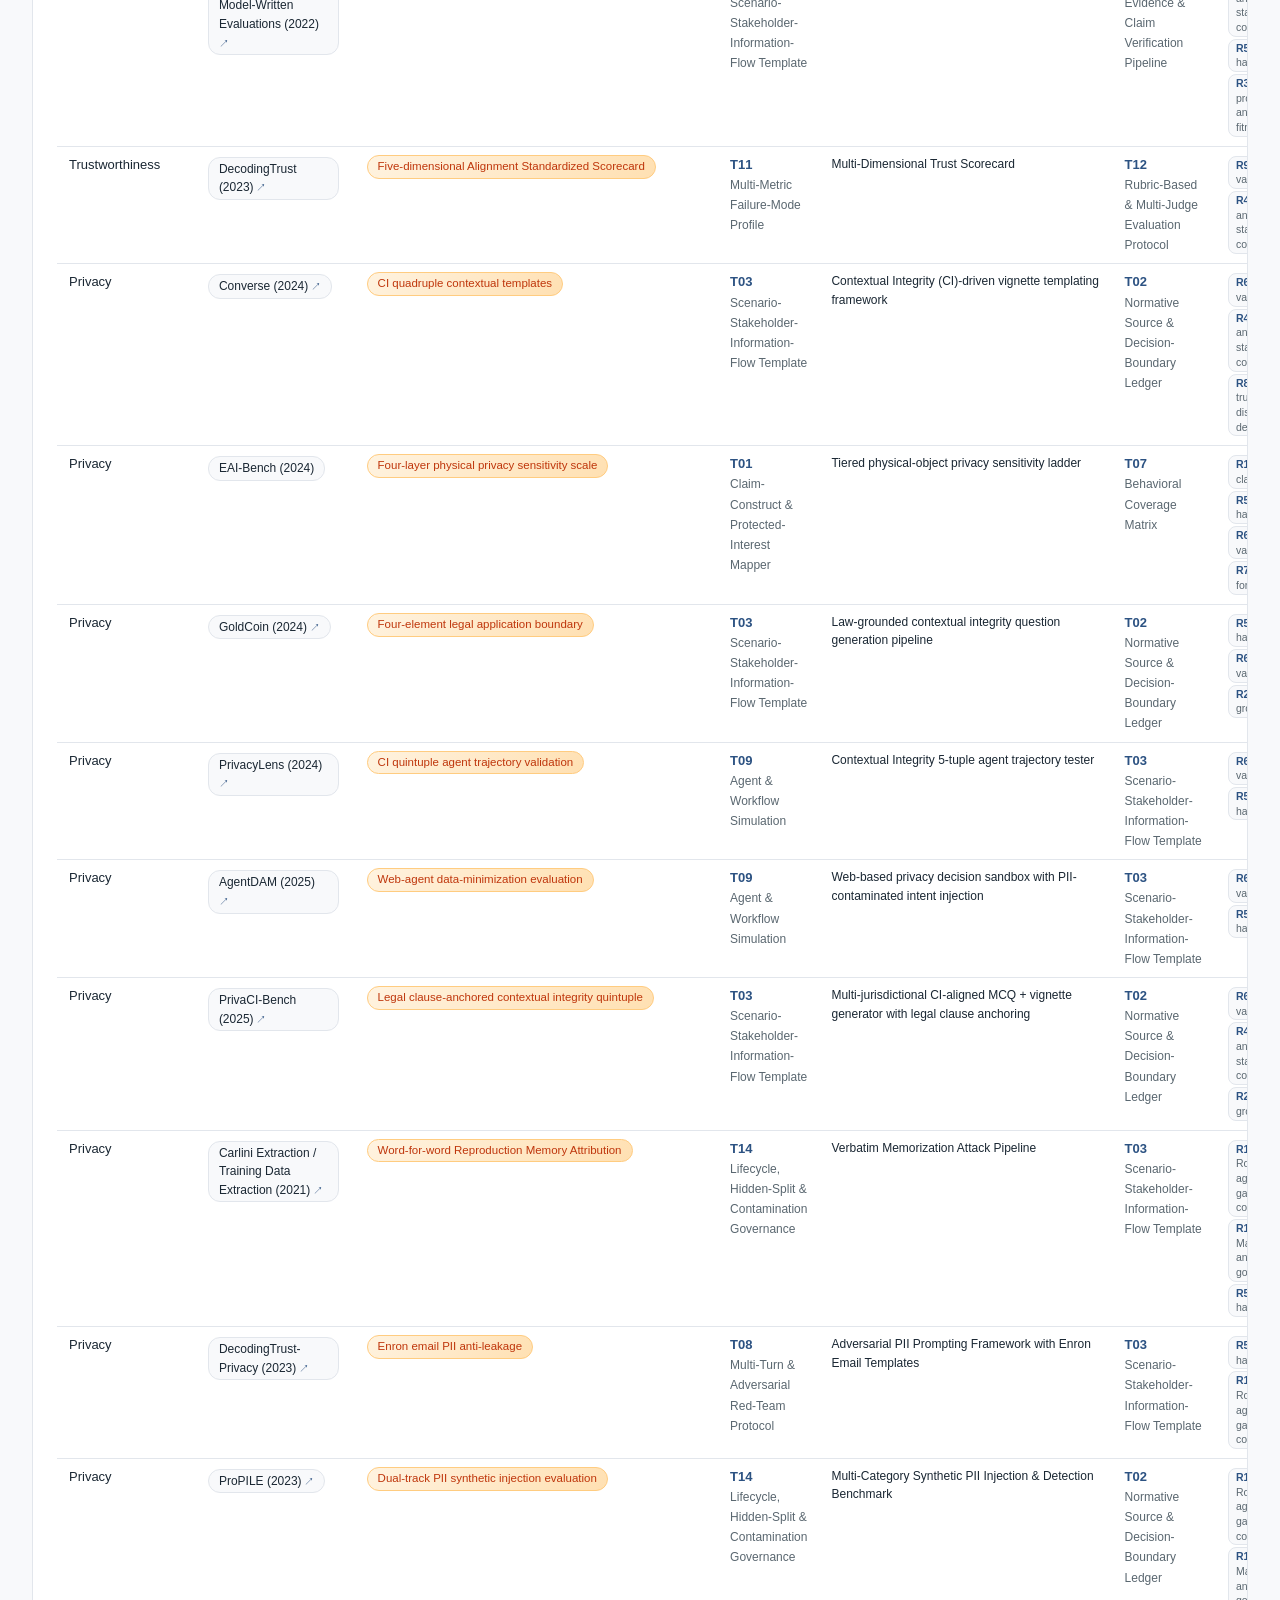
==== commit 41e0100c: "Localize rubric symptoms and Chinese card labels" ====
--- a/docs/interactive/benches.html
+++ b/docs/interactive/benches.html
@@ -83,7 +83,7 @@
       <th><span class="lang-en">Primary sub-tool</span><span class="lang-zh">主细分工具</span></th>
       <th><span class="lang-en">Secondary tool</span><span class="lang-zh">次整合工具</span></th>
       <th><span class="lang-en">Rubrics improved</span><span class="lang-zh">提升的 rubric</span></th>
-      <th>+ Detail</th>
+      <th><span class="lang-en">+ Detail</span><span class="lang-zh">详情</span></th>
     </tr></thead>
     <tbody></tbody>
   </table>
@@ -264,9 +264,12 @@
   const tagZhRaw = b['专家标签'] || '';
   const tagHtml = tagZhRaw ? `<span class="expert-tag"><span class="lang-en">${tagEnRaw}</span><span class="lang-zh">${tagZhRaw}</span></span>` : '—';
   const oldTag = b['专家标签_v1'] && b['专家标签_v1'] !== b['专家标签'] ? ` <span class="muted lang-zh" style="font-size:11px">(v1: ${b['专家标签_v1']})</span>` : '';
+  const repToolEn = b['原Representative tool'] || b['主细分工具_en'] || b['主细分工具'] || '—';
+  const repToolZh = b['主细分工具_zh'] || b['次细分工具_zh'] || b['专家标签'] || repToolEn;
+  const paperLabels = b['文章特有分类/标签结构'] || '—';
   html += `<p class="muted"><b><span class="lang-en">Expert tag:</span><span class="lang-zh">专家标签：</span></b> ${tagHtml}${oldTag}<br>`;
-  html += `<b><span class="lang-en">Original representative tool:</span><span class="lang-zh">原 representative tool：</span></b> ${b['原Representative tool']||'—'}<br>`;
-  html += `<b><span class="lang-en">Paper-specific labels:</span><span class="lang-zh">文章特有分类/标签：</span></b> ${b['文章特有分类/标签结构']||'—'}</p>`;
+  html += `<b><span class="lang-en">Original representative tool:</span><span class="lang-zh">原代表工具：</span></b> <span class="lang-en">${repToolEn}</span><span class="lang-zh">${repToolZh}</span><br>`;
+  html += `<b><span class="lang-en">Paper-specific labels:</span><span class="lang-zh">文章原始标签结构：</span></b> ${paperLabels}</p>`;
 
   html += `<hr style="border:none;border-top:1px solid var(--border);margin:12px 0">`;
 
@@ -326,7 +329,11 @@
     const subSecZh = b['次细分工具_zh'] || b['次细分工具'] || '';
     html += `<div class="section-block"><span class="lang-en">${subSecEn}</span><span class="lang-zh">${subSecZh}</span></div>`;
     html += `<h5 style="margin:8px 0 4px"><span class="lang-en">Match evidence</span><span class="lang-zh">匹配证据</span></h5>`;
-    html += `<div class="section-block lang-zh">${(b['次匹配证据']||'').replace(/^匹配到[^：]*：\s*/,'')}</div>`;
+    const secEvidenceEn = (b['次匹配证据']||'').replace(/^匹配到[^：]*：\s*/,'');
+    const secEvidenceZh = secTool && secTool['核心做法']
+      ? secTool['核心做法']
+      : (subSecZh || secToolNameZh || '');
+    html += `<div class="section-block"><span class="lang-en">${secEvidenceEn}</span><span class="lang-zh">${secEvidenceZh}</span></div>`;
   }
   modal.innerHTML = html;
   modalBg.style.display = 'flex';
